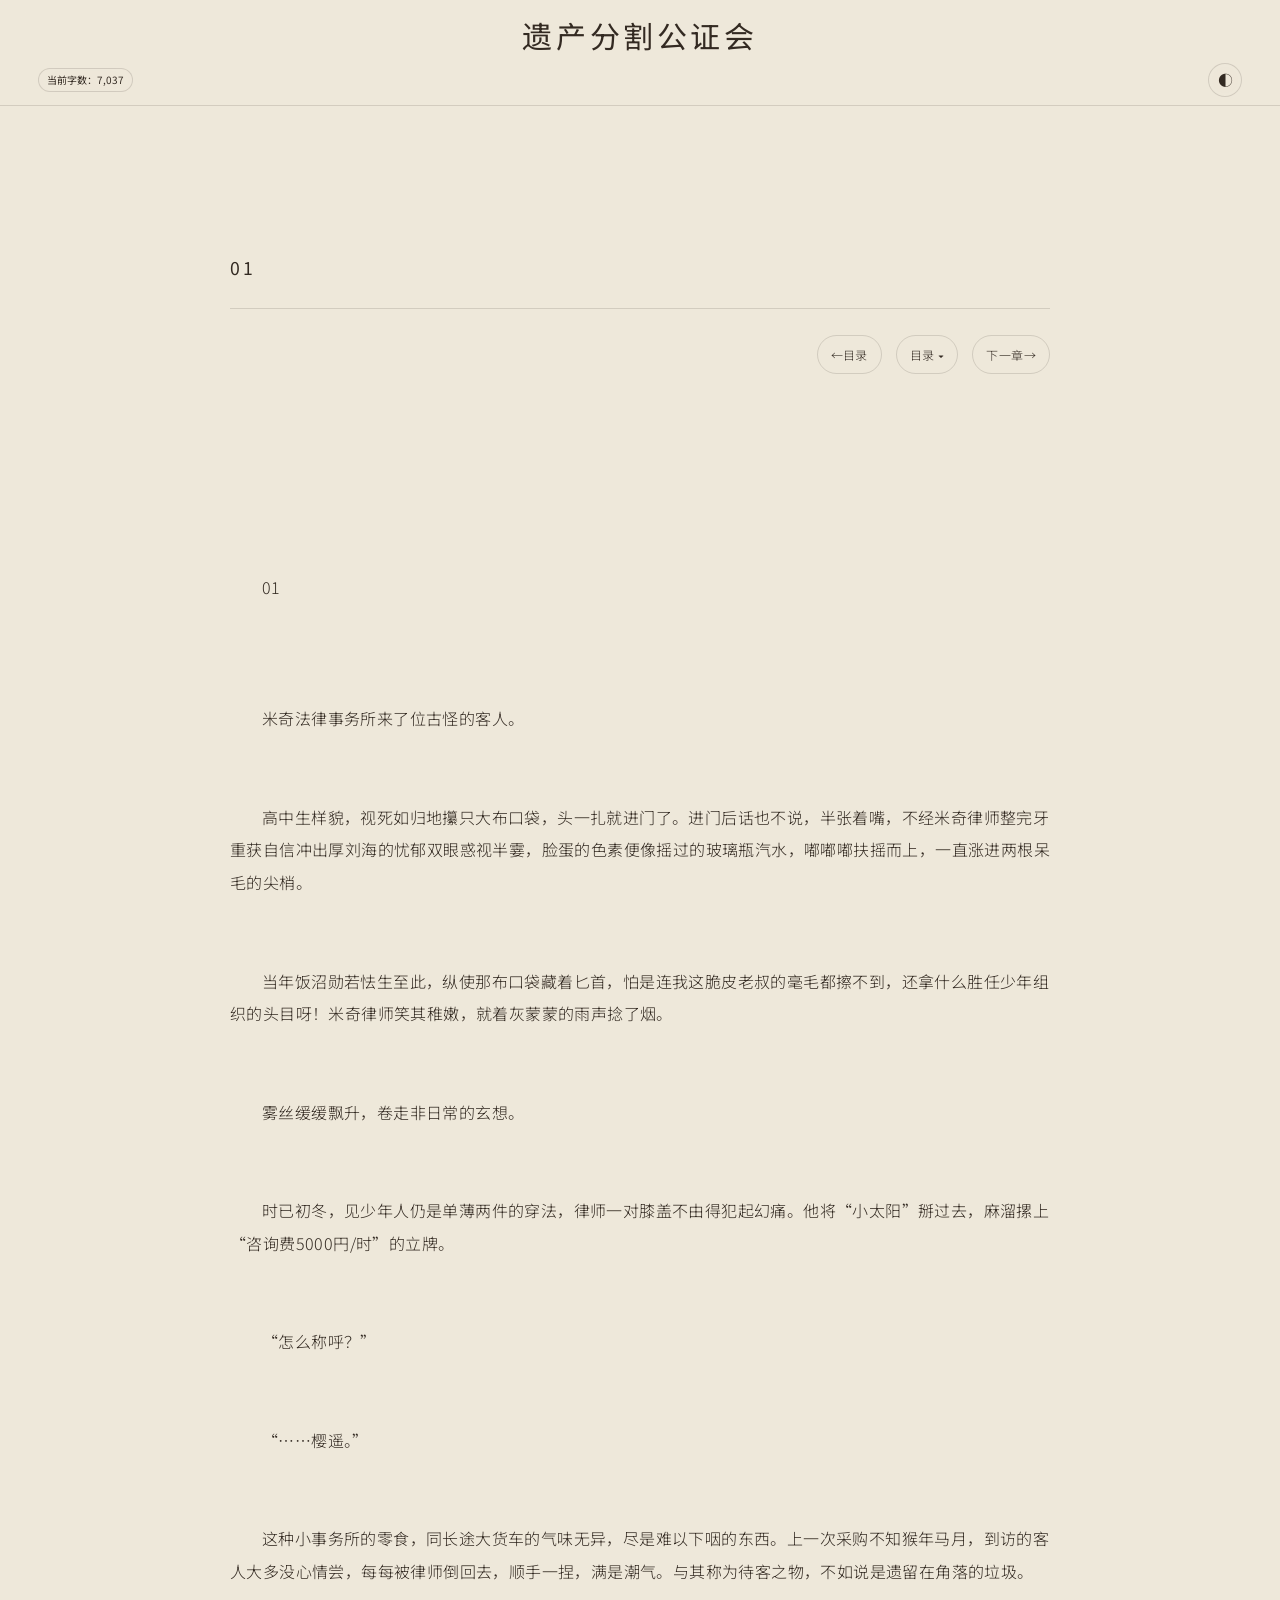
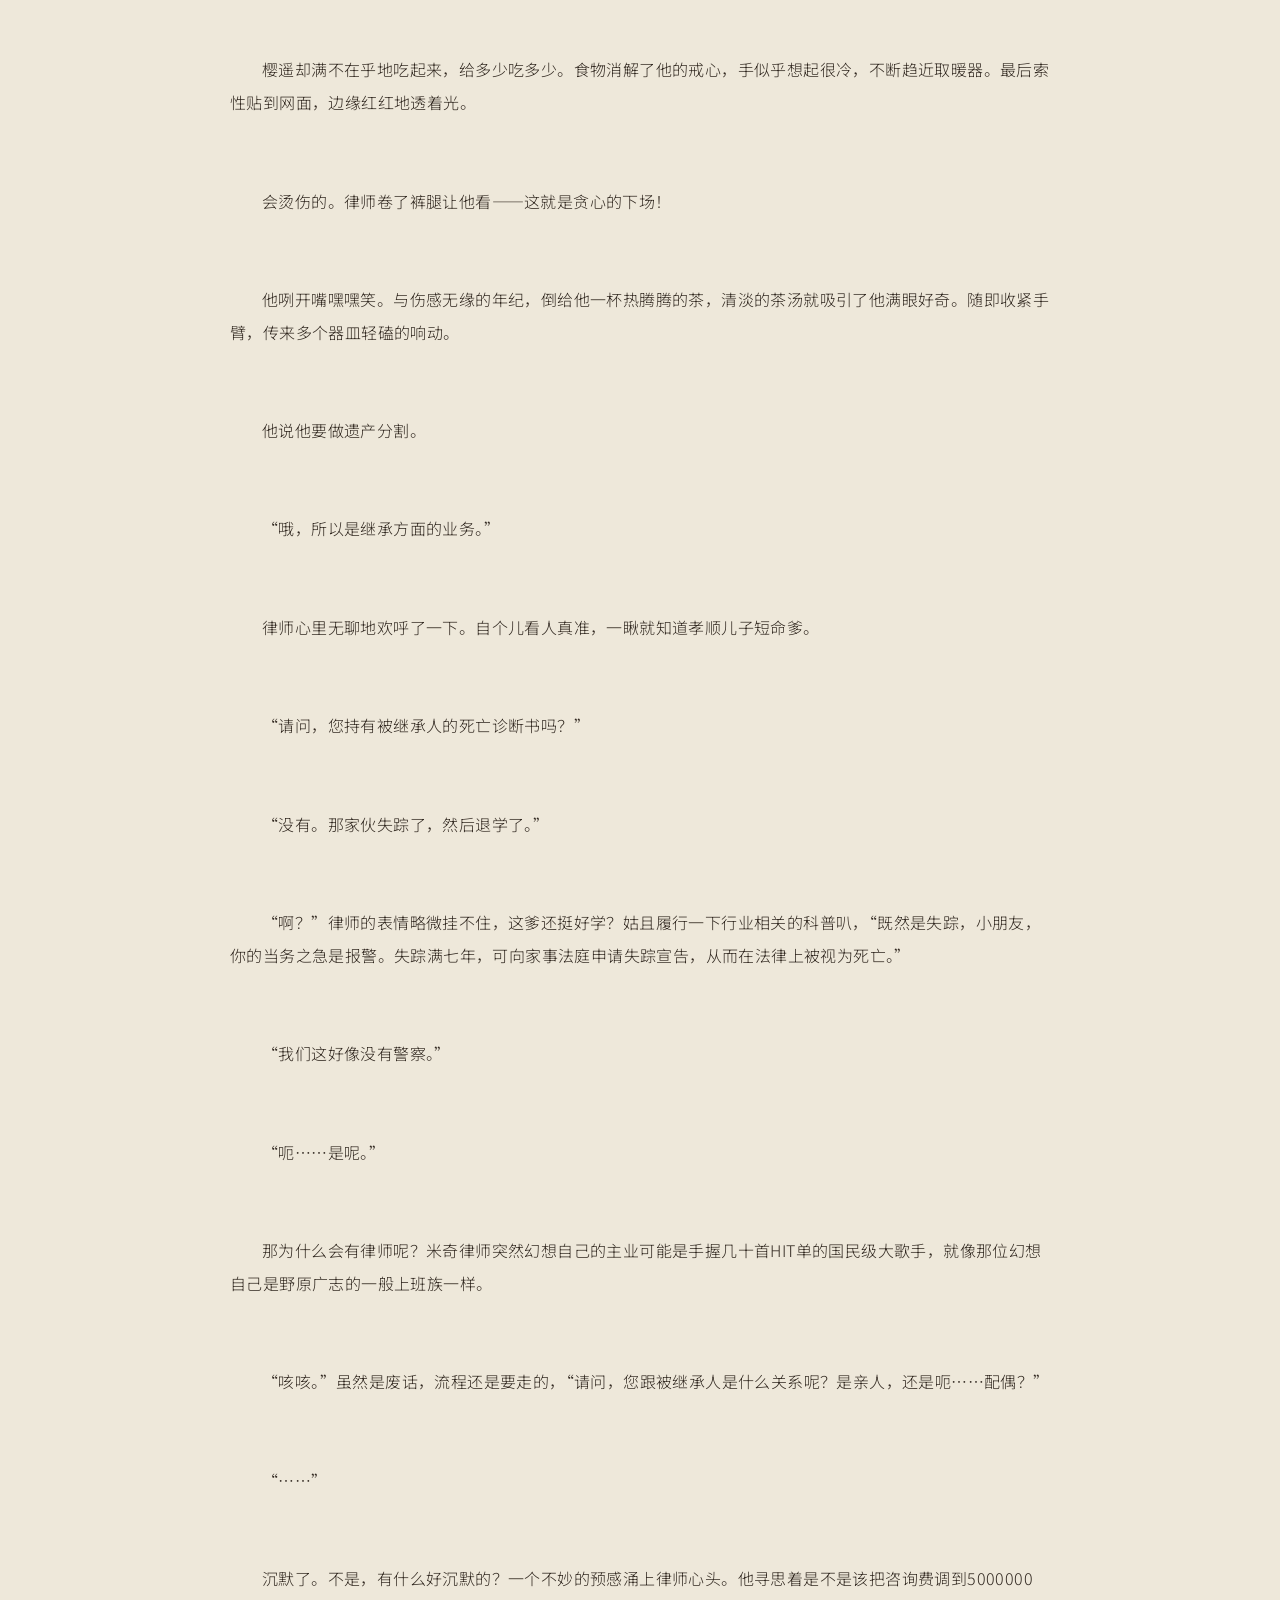
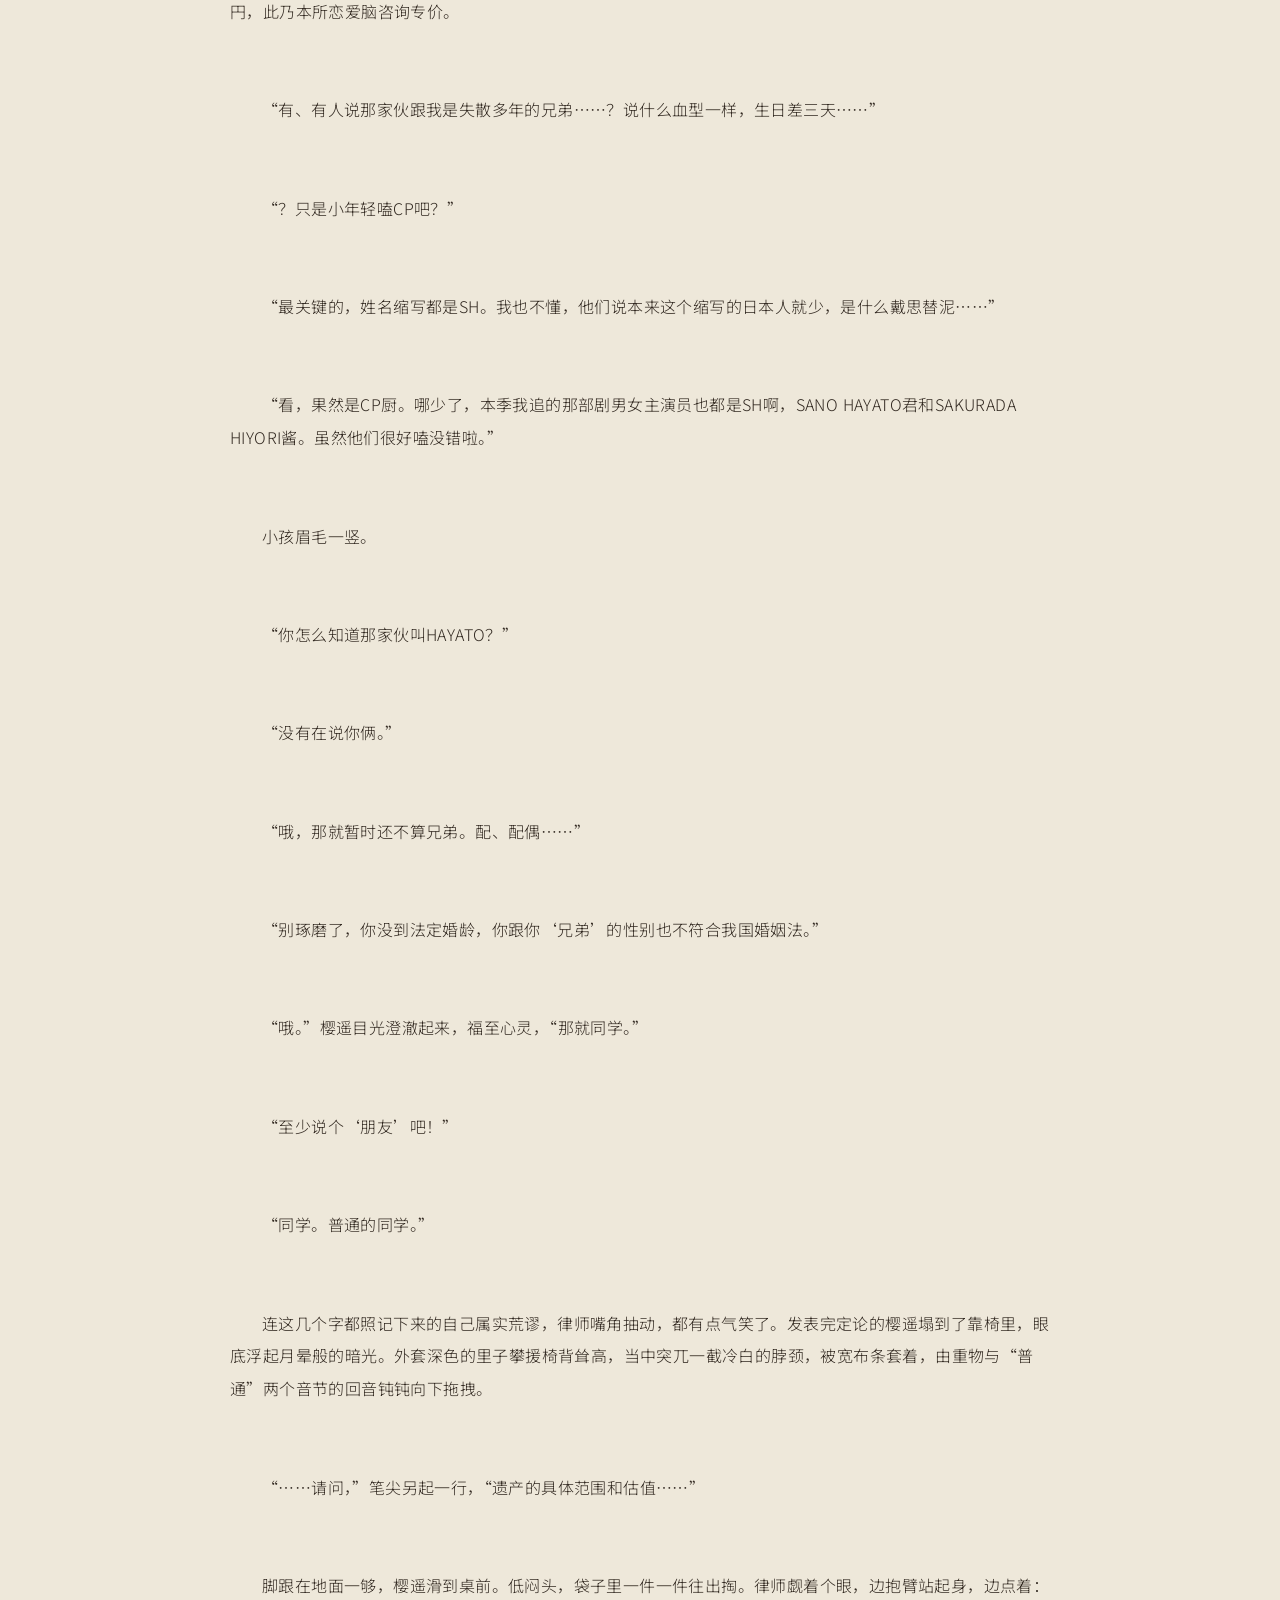
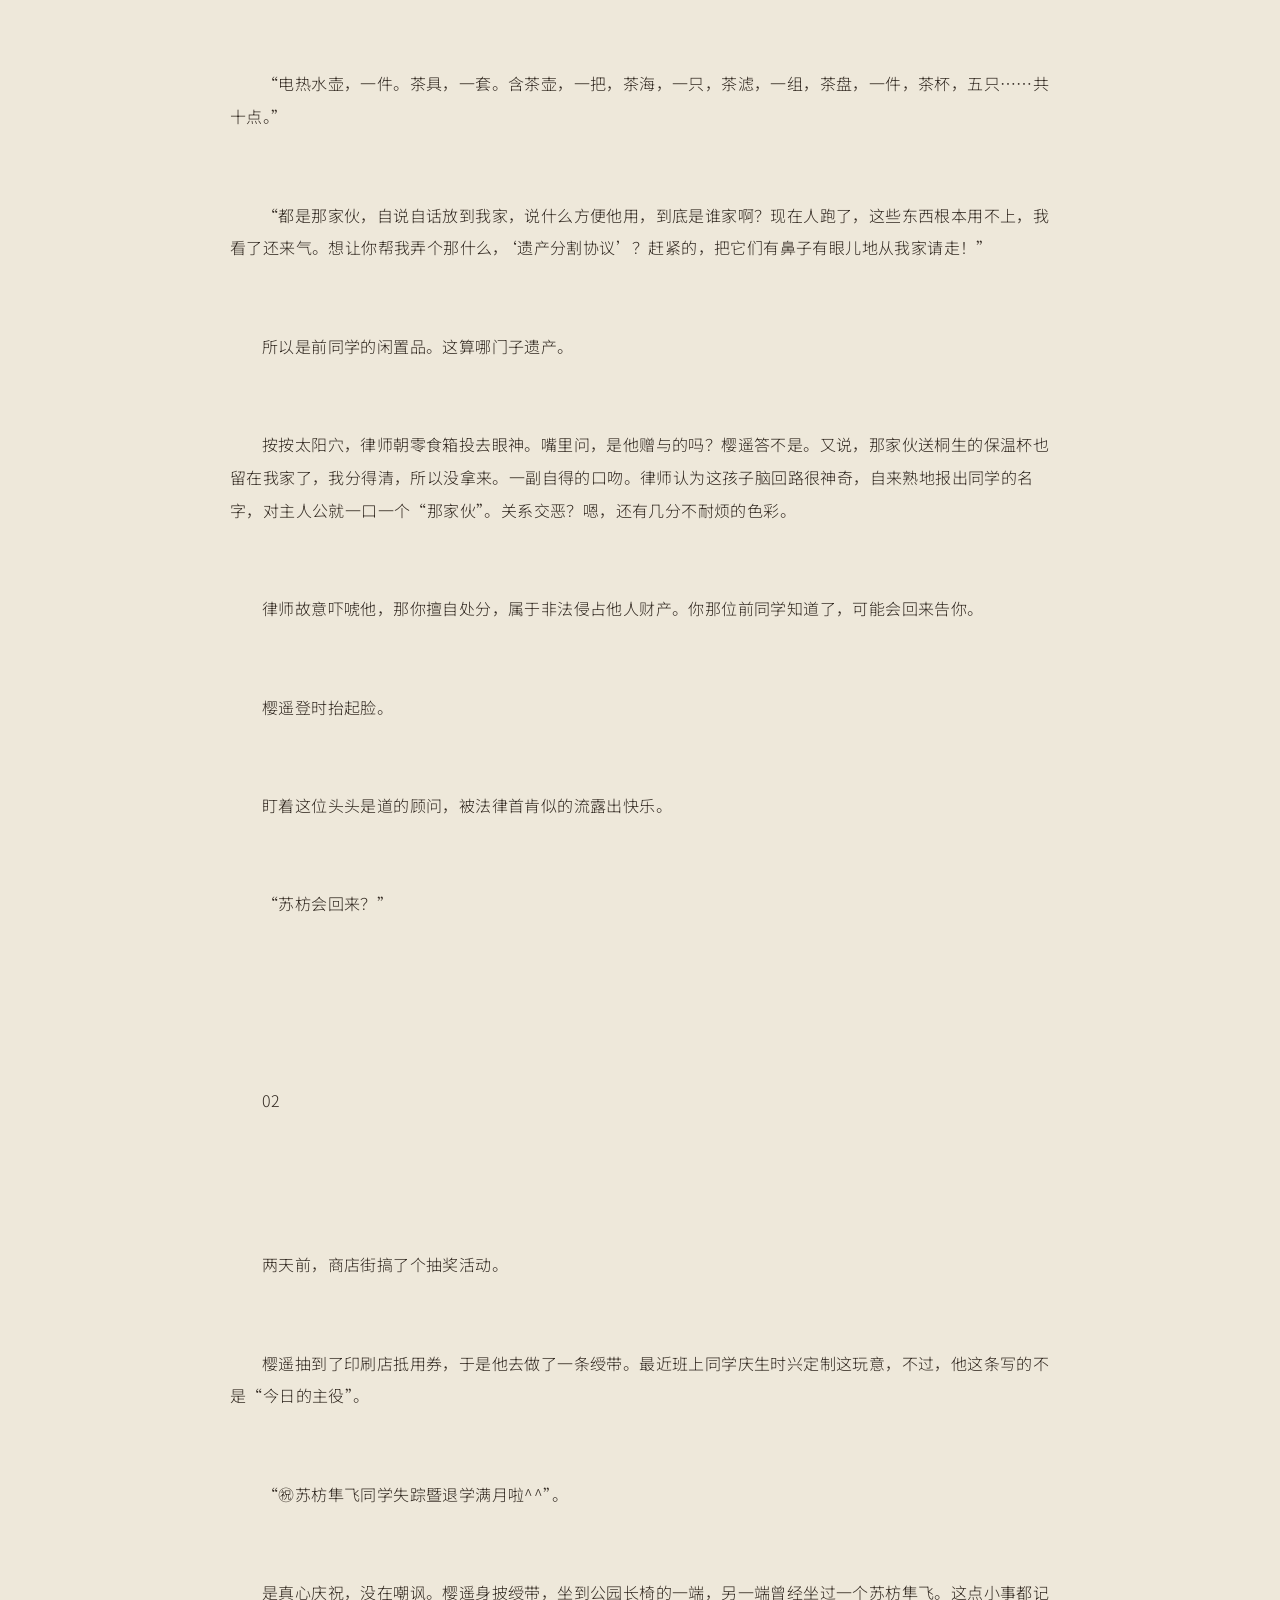
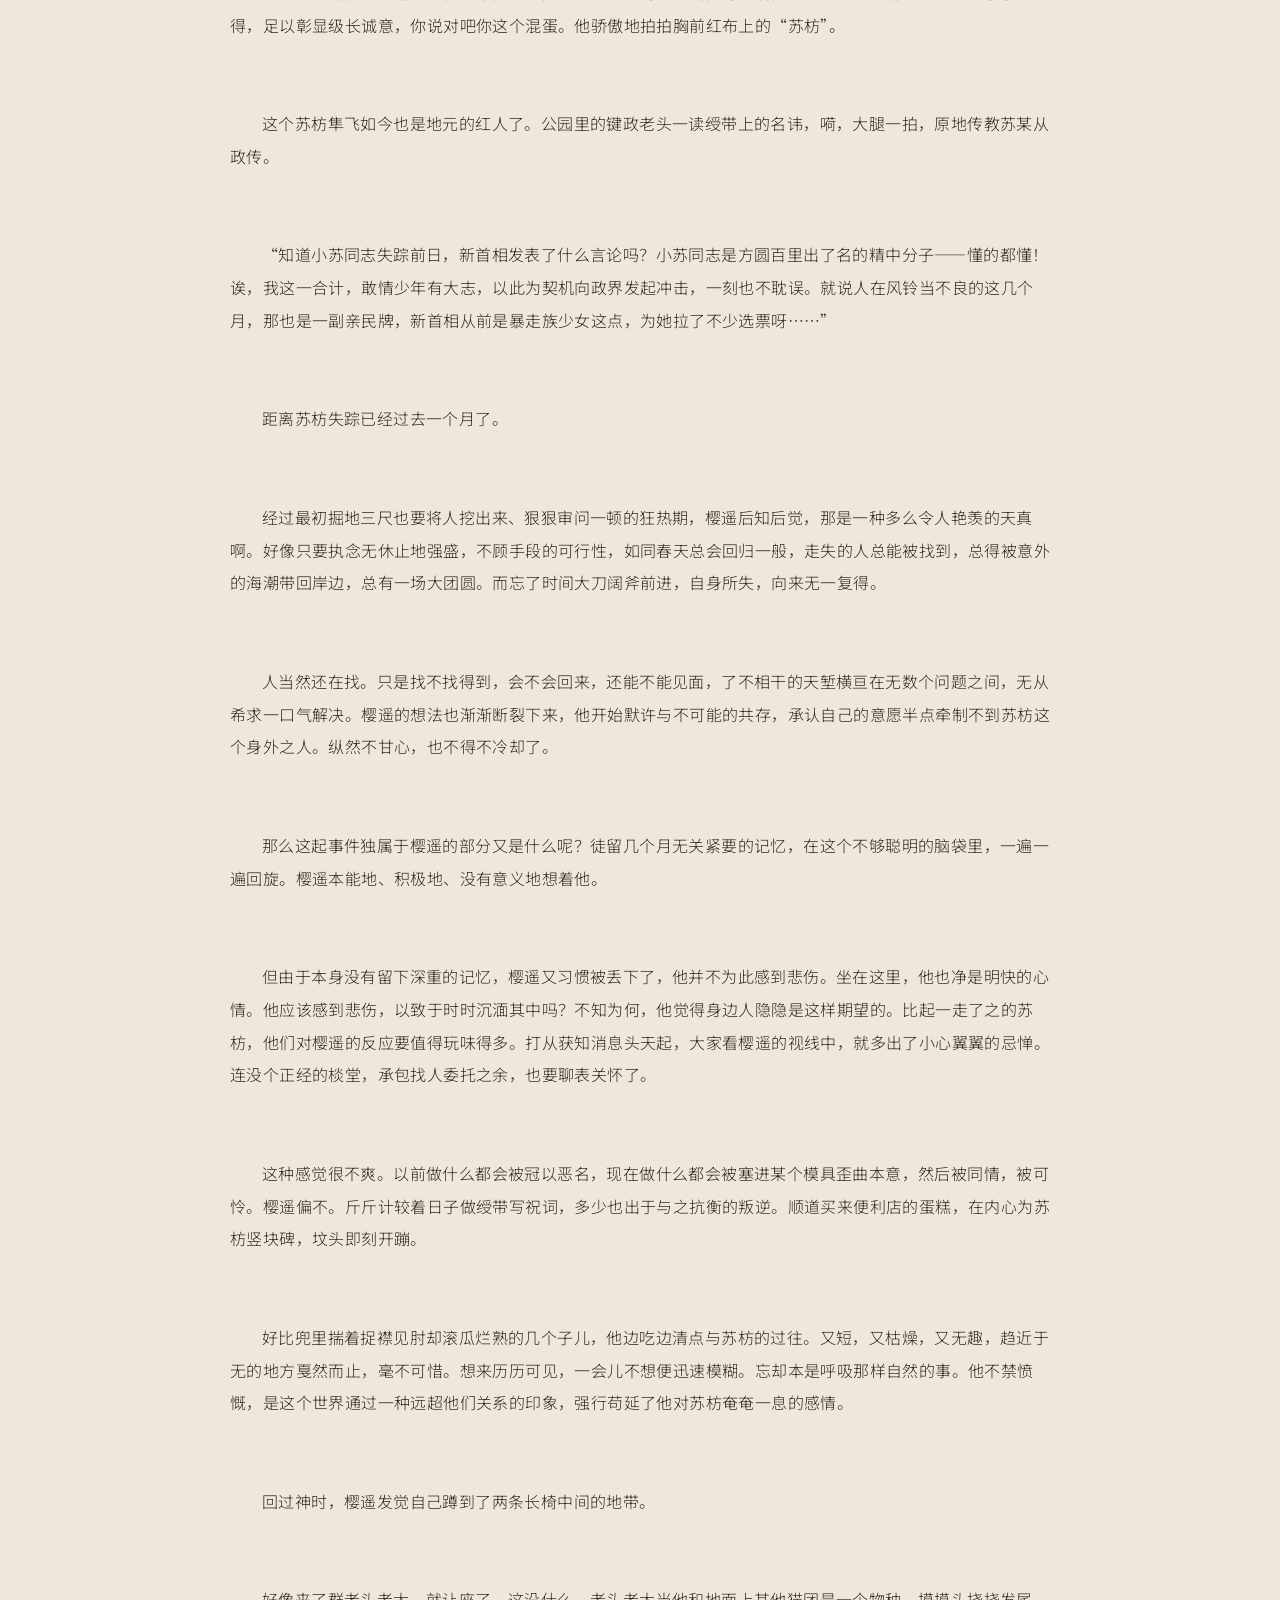
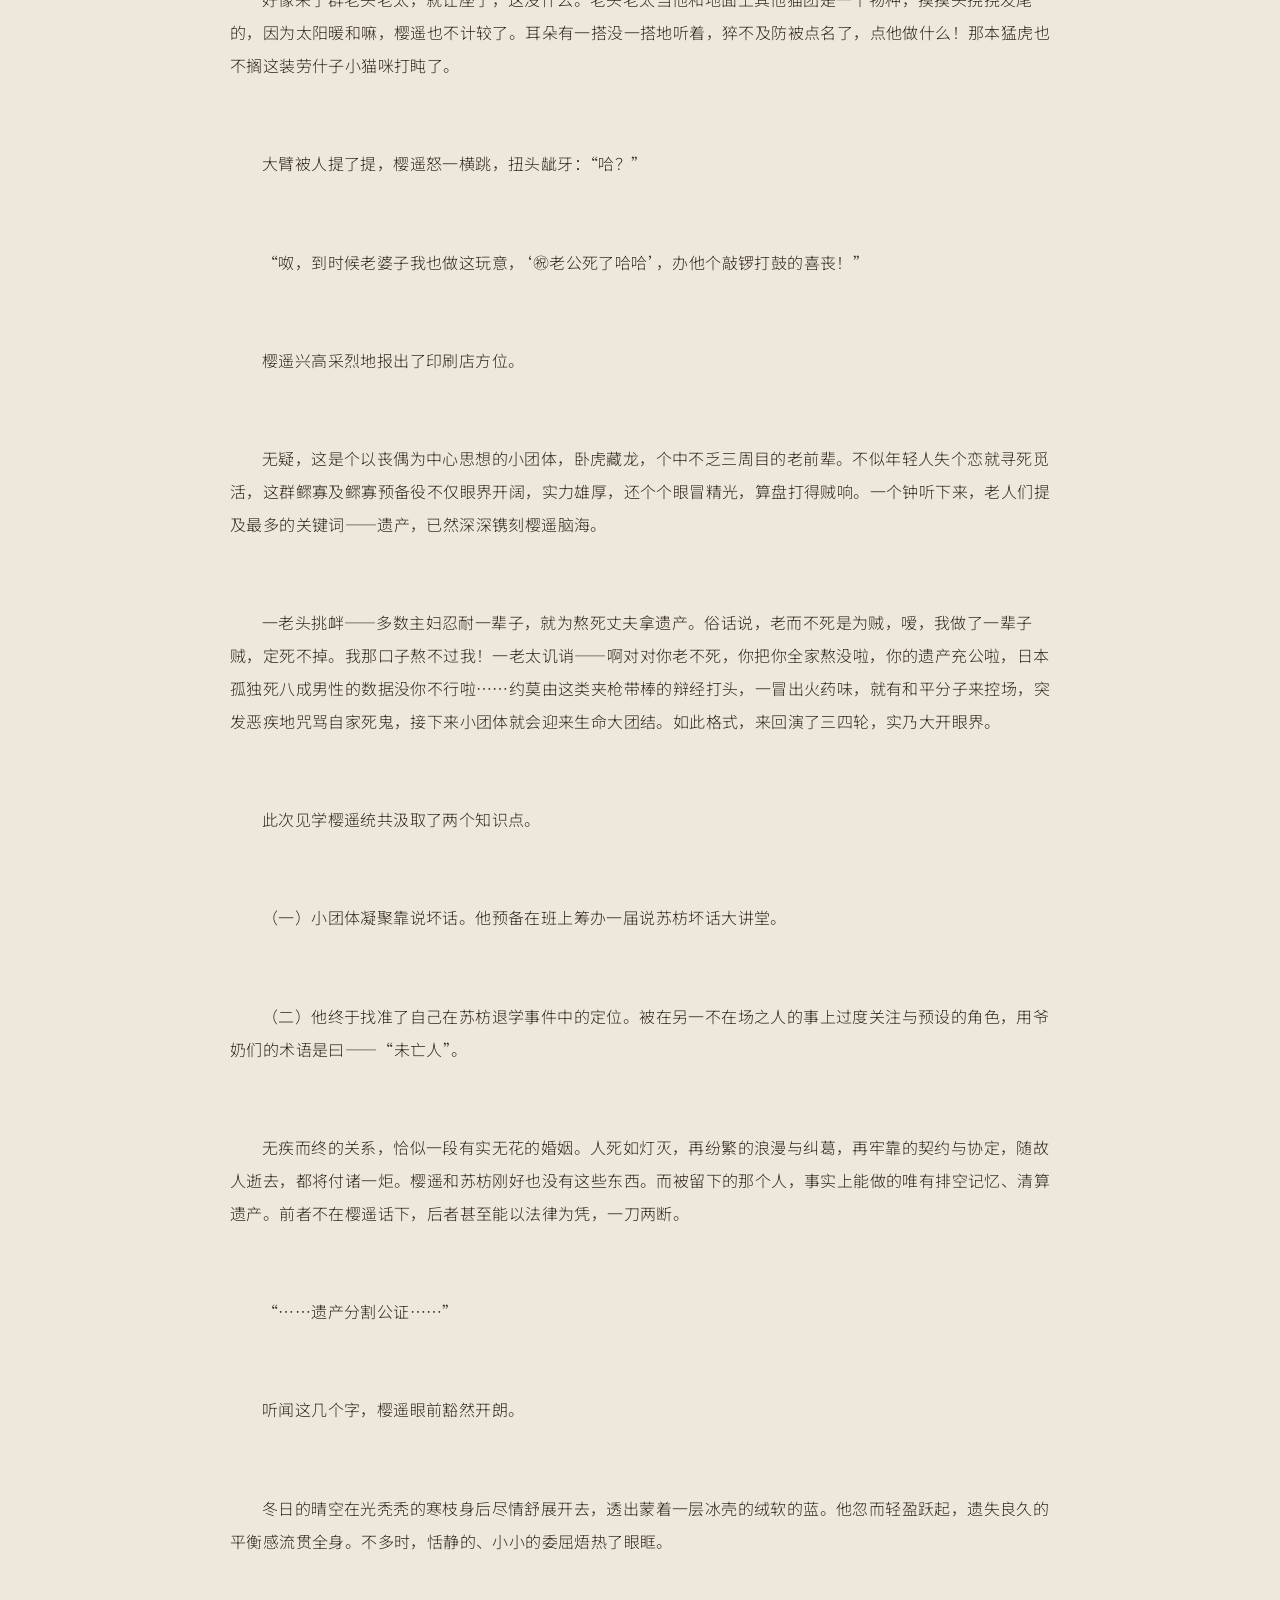
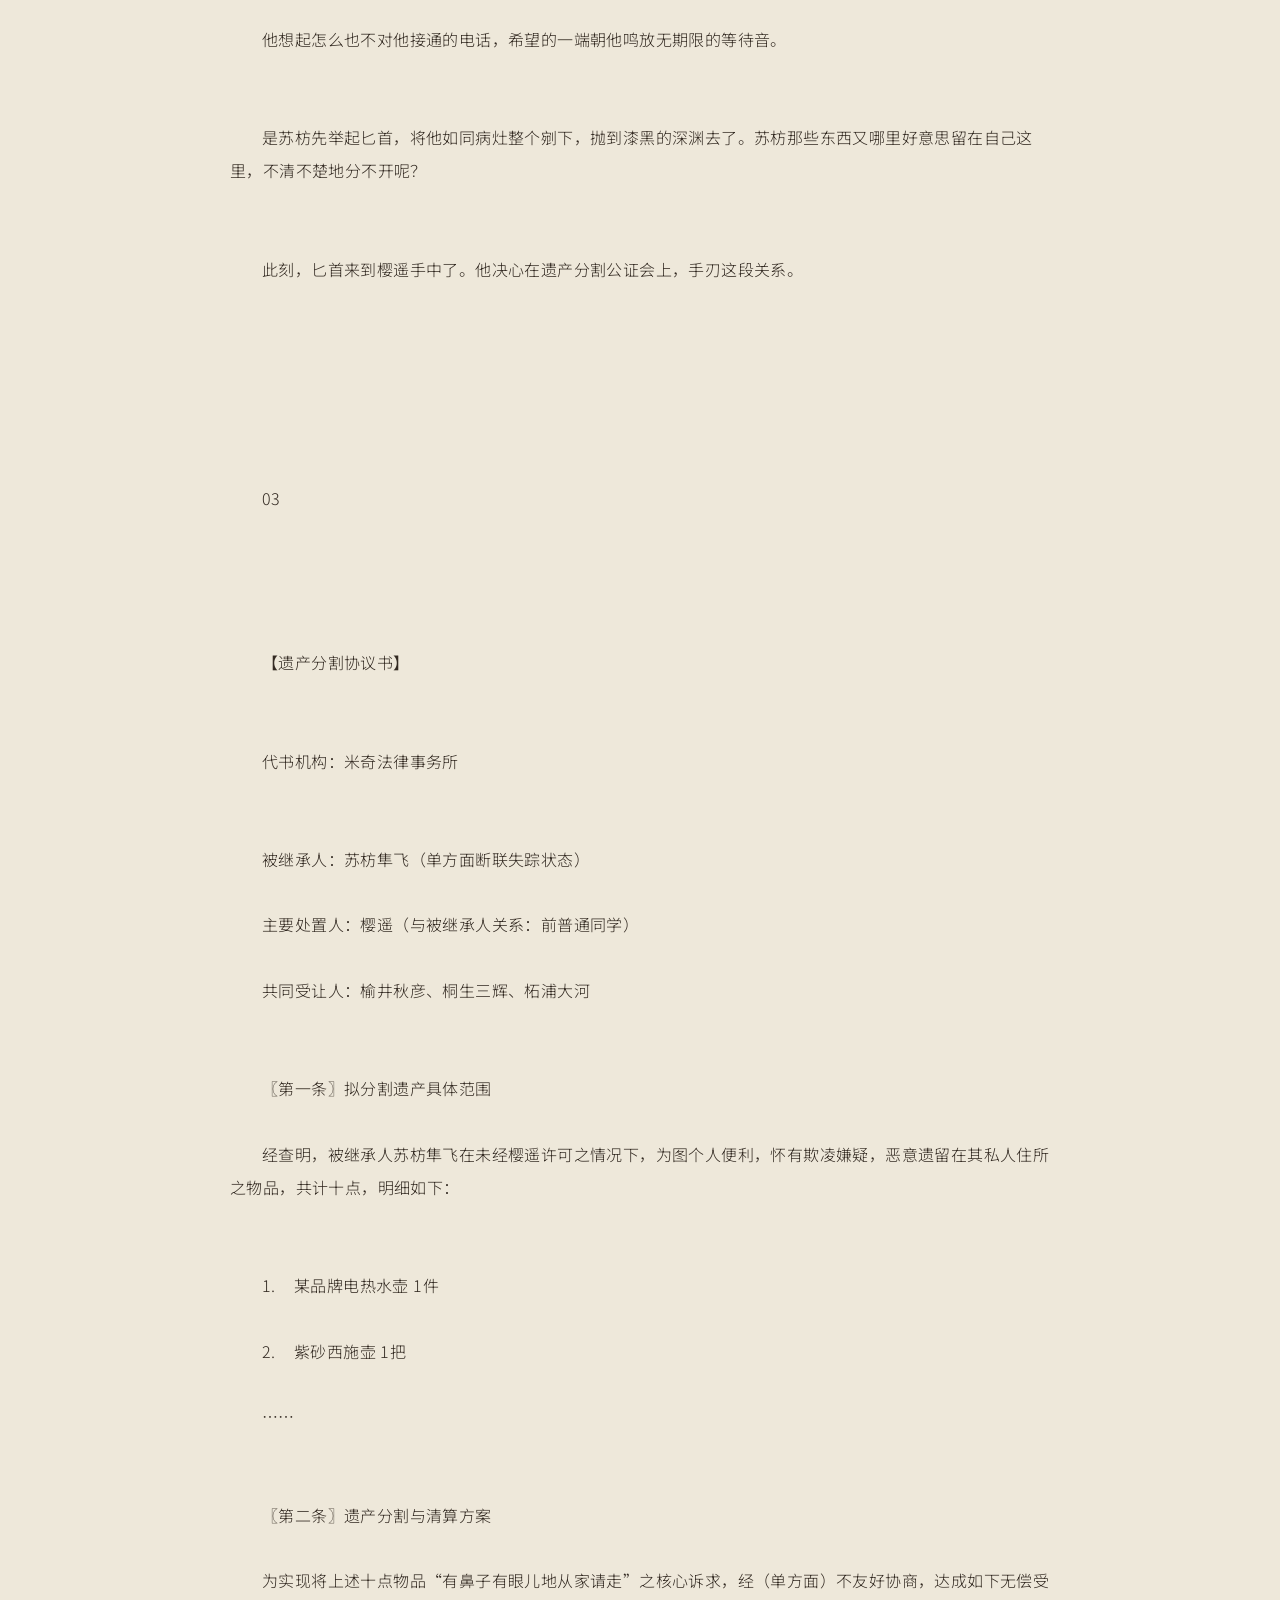
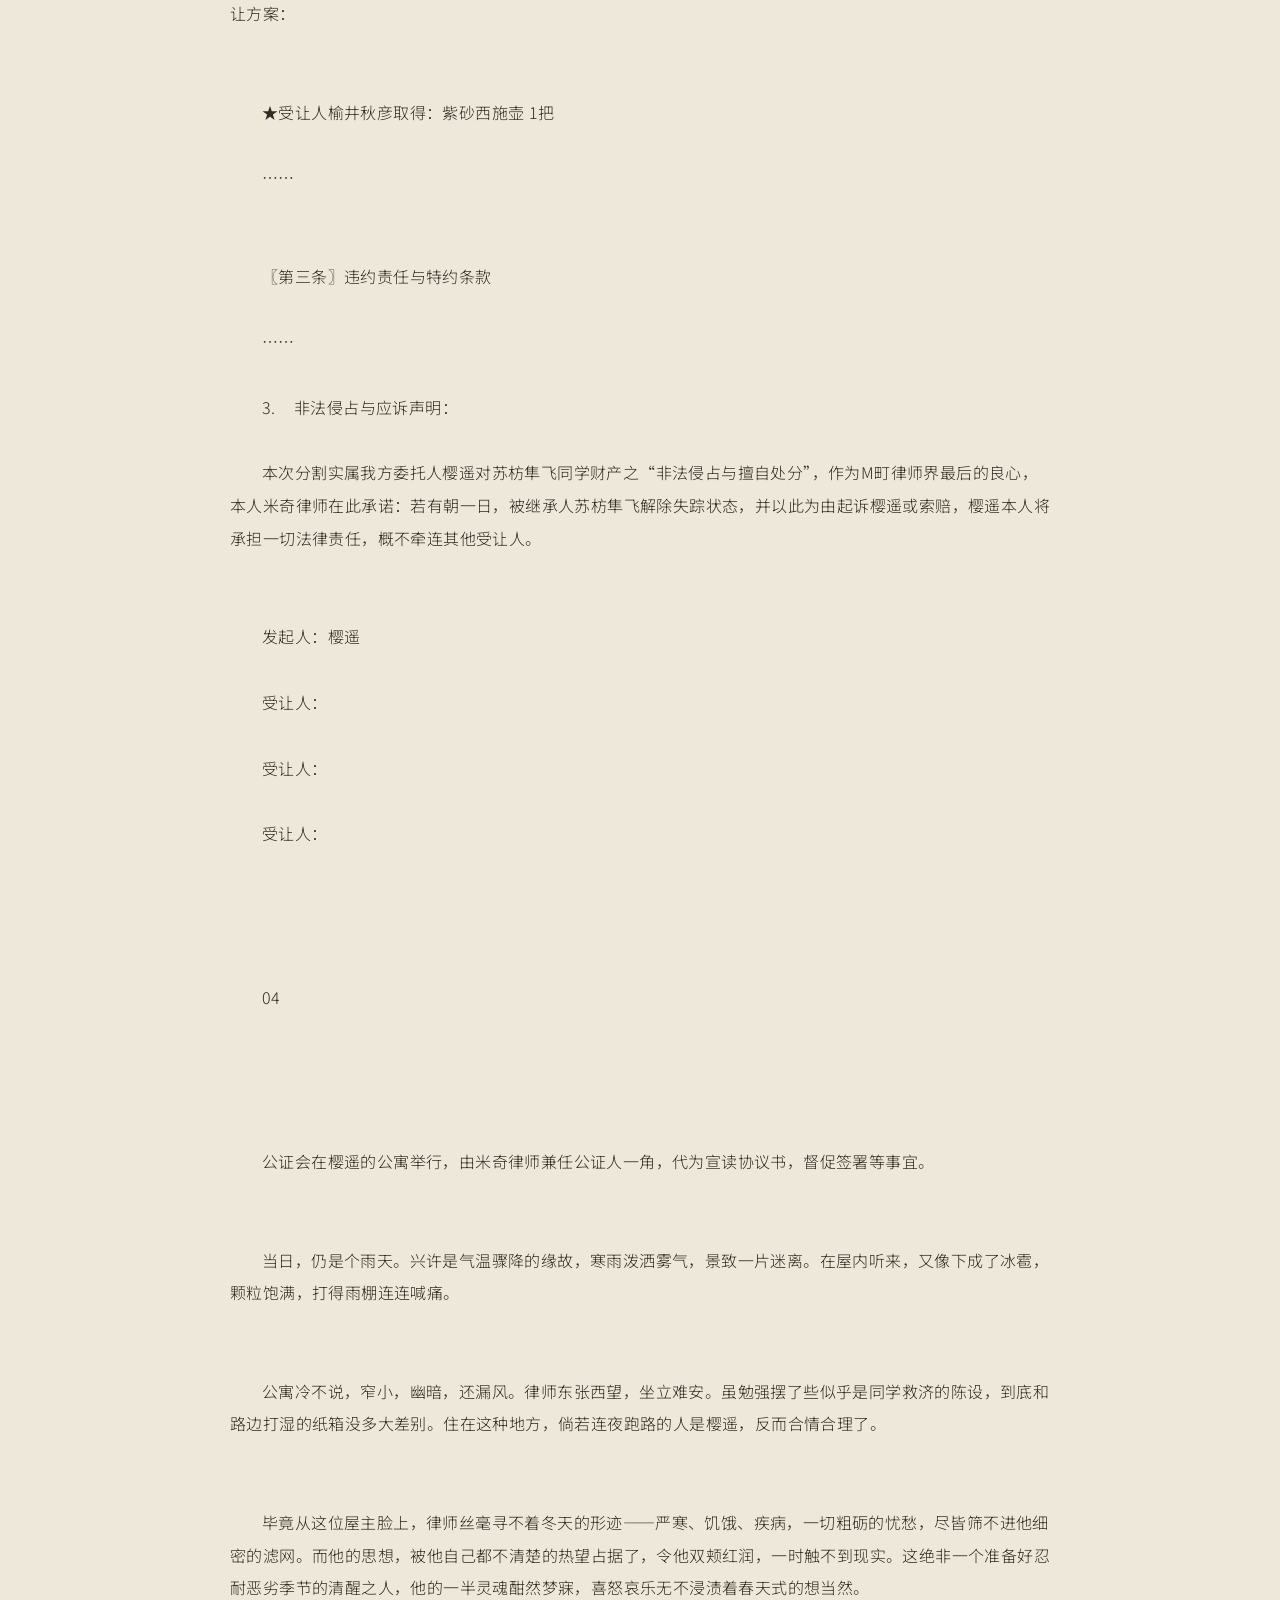
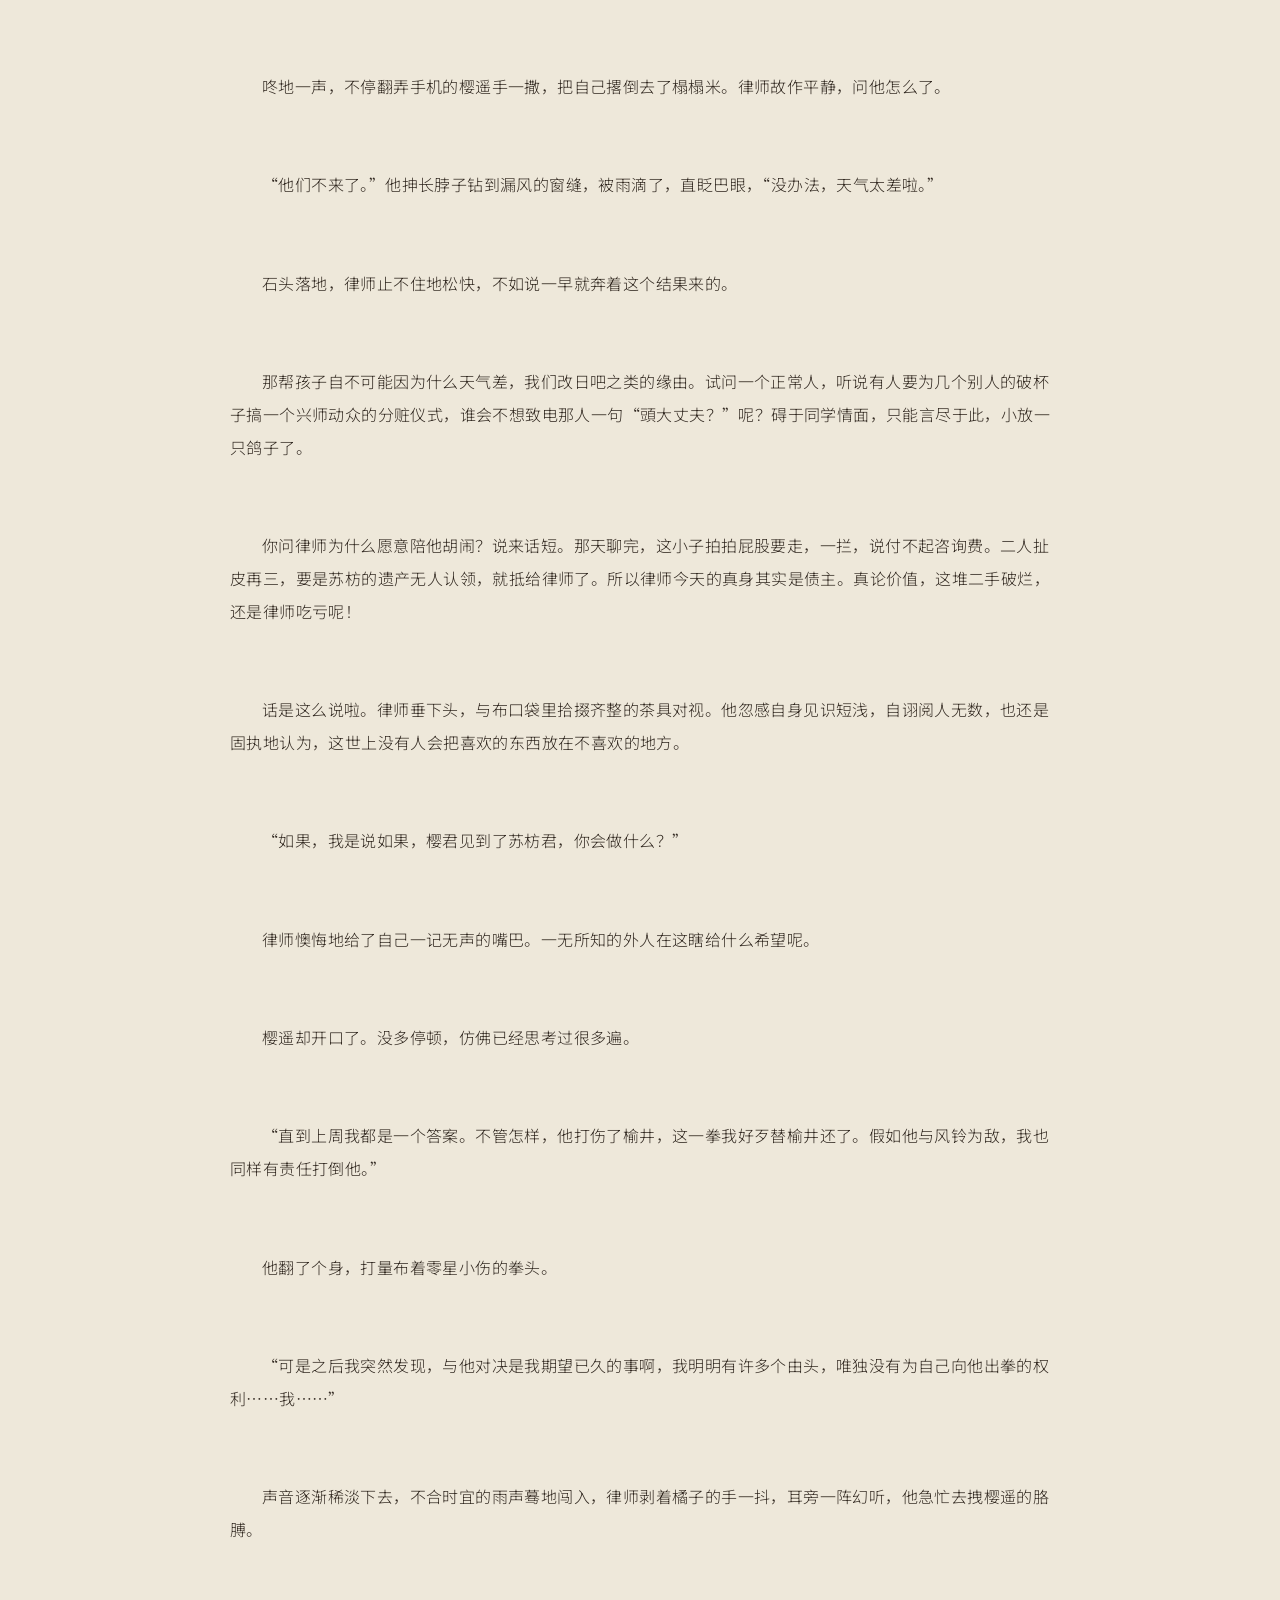
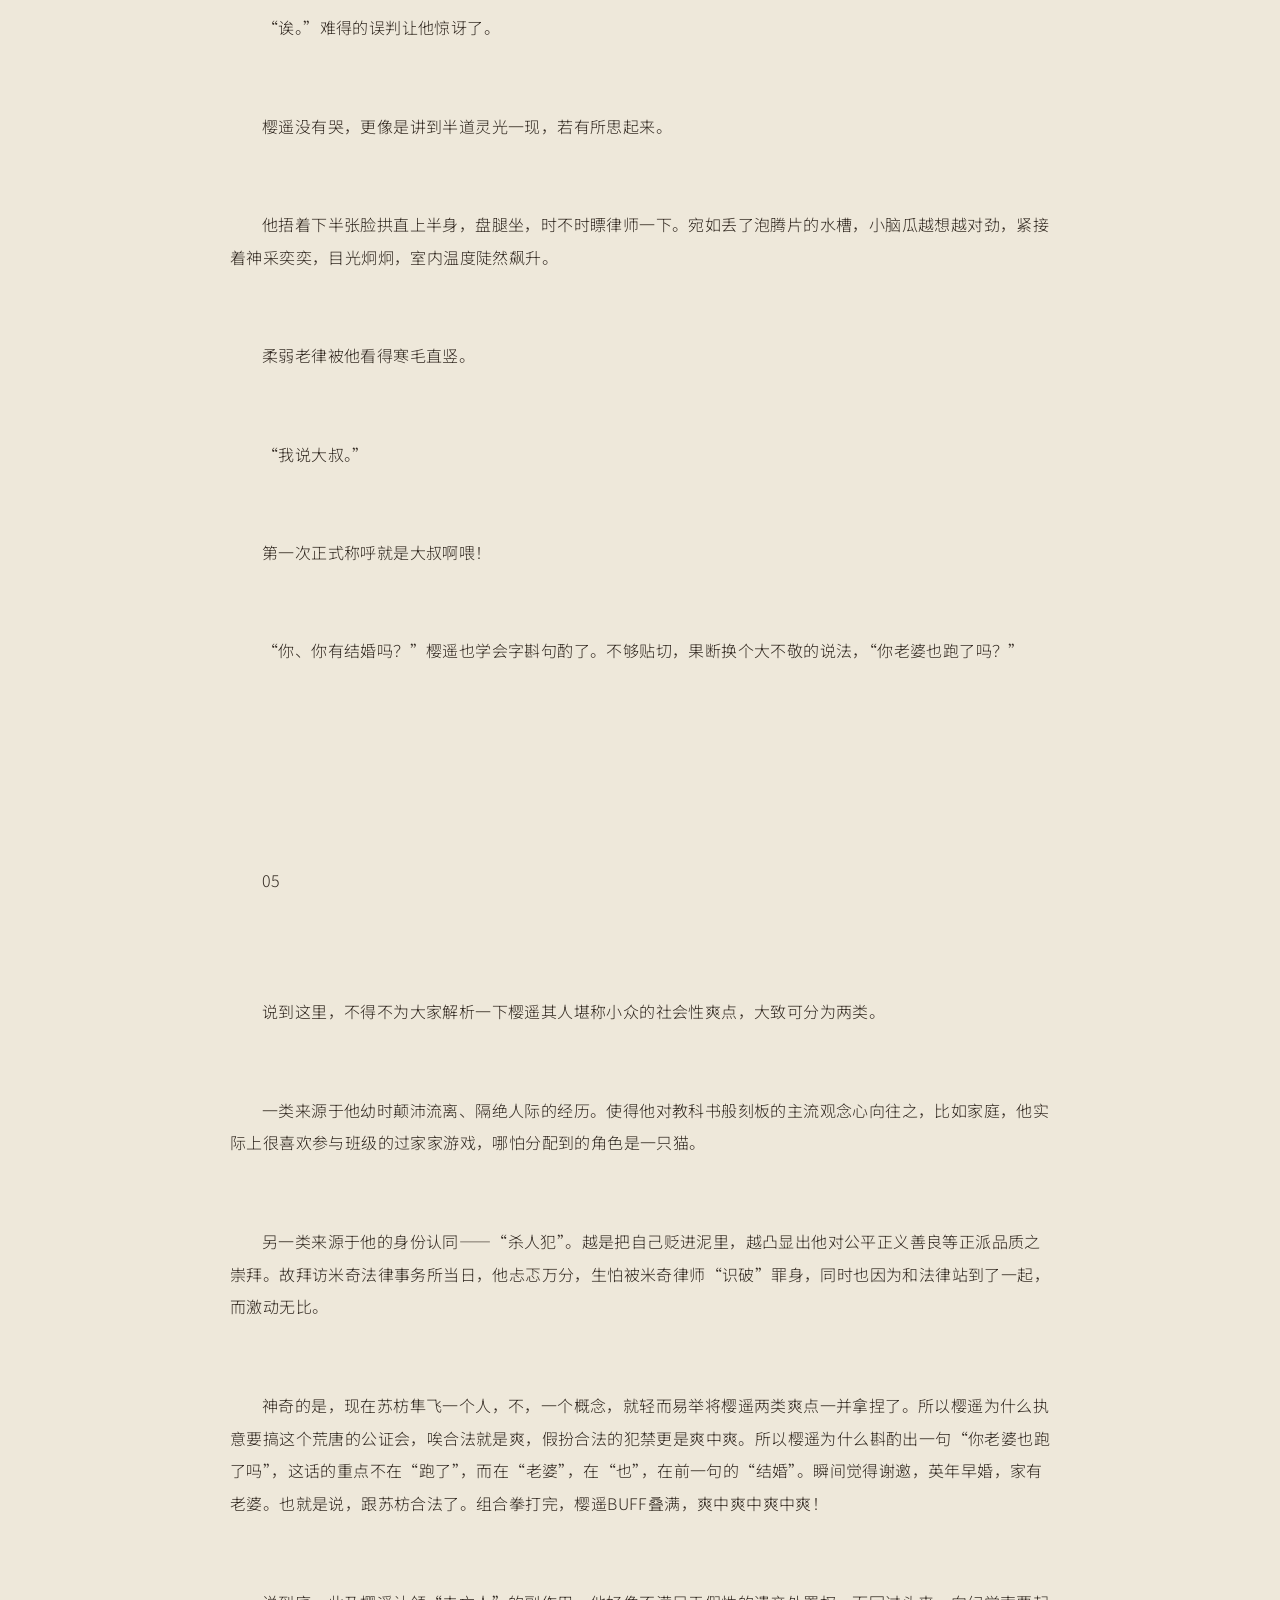
==== 01.html @ 40cd63bf "更新" ====
<!doctype html>
<html lang="zh-CN"><head><meta charset="utf-8"><meta name="viewport" content="width=device-width,initial-scale=1"><meta name="color-scheme" content="light dark"><title>01 · 遗产分割公证会</title>
<link rel="preconnect" href="https://fonts.googleapis.com">
  <link rel="preconnect" href="https://fonts.gstatic.com" crossorigin>
  <link href="https://fonts.googleapis.com/css2?family=Noto+Sans+SC:wght@300;400;500&family=Noto+Serif+SC:wght@400;600&display=swap" rel="stylesheet"><link rel="stylesheet" href="style.css?v=1"><script defer src="https://static.cloudflareinsights.com/beacon.min.js" data-cf-beacon='{"token":"cc3326733543405881d645b008275c07"}'></script><link rel="stylesheet" href="site.css?v=1"><link rel="stylesheet" href="reader-ui.css?v=1"></head><body><header class="site-header"><a class="site-home site-name" href="index.html" aria-label="返回作品目录">遗产分割公证会</a><div class="word-count">当前字数：7,037</div><div class="toolbar"><button class="round" id="settingsButton" aria-label="阅读设置" aria-controls="settingsPanel" aria-expanded="false">◐</button></div></header><aside class="panel" id="settingsPanel" aria-label="阅读设置" inert>
    <div class="panel-head"><span>阅读设置</span><button class="close" data-close>关闭</button></div>
    <div class="group"><span class="label">字体</span><div class="options font-options"><button class="choice active" data-font="serif">思源宋体</button><button class="choice" data-font="sans">思源黑体</button><button class="choice" data-font="light">苹方细体</button><button class="choice" data-font="system">手机系统</button></div></div>
    <div class="group"><span class="label">字号</span><div class="options sizes"><button class="choice" data-size="12">一咪咪</button><button class="choice" data-size="14">特小</button><button class="choice active" data-size="16">小</button><button class="choice" data-size="18">适中</button><button class="choice" data-size="20">大</button><button class="choice" data-size="23">特大</button></div></div>
    <div class="group"><span class="label">底色与文字</span><div class="palettes" id="palettes"></div></div>
  </aside><main><h1 class="chapter-heading">01</h1><nav class="chapter-nav" aria-label="页首章节导航"><a href="index.html">←目录</a><details class="toc-dropdown"><summary>目录</summary><nav class="toc-menu" aria-label="章节目录"><a href="index.html">全部目录</a><a href="01.html" aria-current="page">01</a><a href="02.html">02</a><a href="03.html">03</a><a href="04.html">04</a><a href="05.html">05</a><a href="06.html">06</a><a href="07.html">07</a></nav></details><a rel="next" href="02.html">下一章→</a></nav><article class="chapter-body" aria-label="第01章"><div class="prose-line" data-source-line="0">01</div><div class="blank-line" data-source-line="1" aria-hidden="true"></div><div class="blank-line" data-source-line="2" aria-hidden="true"></div><div class="prose-line" data-source-line="3">米奇法律事务所来了位古怪的客人。</div><div class="blank-line" data-source-line="4" aria-hidden="true"></div><div class="prose-line" data-source-line="5">高中生样貌，视死如归地攥只大布口袋，头一扎就进门了。进门后话也不说，半张着嘴，不经米奇律师整完牙重获自信冲出厚刘海的忧郁双眼惑视半霎，脸蛋的色素便像摇过的玻璃瓶汽水，嘟嘟嘟扶摇而上，一直涨进两根呆毛的尖梢。</div><div class="blank-line" data-source-line="6" aria-hidden="true"></div><div class="prose-line" data-source-line="7">当年饭沼勋若怯生至此，纵使那布口袋藏着匕首，怕是连我这脆皮老叔的毫毛都擦不到，还拿什么胜任少年组织的头目呀！米奇律师笑其稚嫩，就着灰蒙蒙的雨声捻了烟。</div><div class="blank-line" data-source-line="8" aria-hidden="true"></div><div class="prose-line" data-source-line="9">雾丝缓缓飘升，卷走非日常的玄想。</div><div class="blank-line" data-source-line="10" aria-hidden="true"></div><div class="prose-line" data-source-line="11">时已初冬，见少年人仍是单薄两件的穿法，律师一对膝盖不由得犯起幻痛。他将“小太阳”掰过去，麻溜摞上“咨询费5000円/时”的立牌。</div><div class="blank-line" data-source-line="12" aria-hidden="true"></div><div class="prose-line" data-source-line="13">“怎么称呼？”</div><div class="blank-line" data-source-line="14" aria-hidden="true"></div><div class="prose-line" data-source-line="15">“……樱遥。”</div><div class="blank-line" data-source-line="16" aria-hidden="true"></div><div class="prose-line" data-source-line="17">这种小事务所的零食，同长途大货车的气味无异，尽是难以下咽的东西。上一次采购不知猴年马月，到访的客人大多没心情尝，每每被律师倒回去，顺手一捏，满是潮气。与其称为待客之物，不如说是遗留在角落的垃圾。</div><div class="blank-line" data-source-line="18" aria-hidden="true"></div><div class="prose-line" data-source-line="19">樱遥却满不在乎地吃起来，给多少吃多少。食物消解了他的戒心，手似乎想起很冷，不断趋近取暖器。最后索性贴到网面，边缘红红地透着光。</div><div class="blank-line" data-source-line="20" aria-hidden="true"></div><div class="prose-line" data-source-line="21">会烫伤的。律师卷了裤腿让他看——这就是贪心的下场！</div><div class="blank-line" data-source-line="22" aria-hidden="true"></div><div class="prose-line" data-source-line="23">他咧开嘴嘿嘿笑。与伤感无缘的年纪，倒给他一杯热腾腾的茶，清淡的茶汤就吸引了他满眼好奇。随即收紧手臂，传来多个器皿轻磕的响动。</div><div class="blank-line" data-source-line="24" aria-hidden="true"></div><div class="prose-line" data-source-line="25">他说他要做遗产分割。</div><div class="blank-line" data-source-line="26" aria-hidden="true"></div><div class="prose-line" data-source-line="27">“哦，所以是继承方面的业务。”</div><div class="blank-line" data-source-line="28" aria-hidden="true"></div><div class="prose-line" data-source-line="29">律师心里无聊地欢呼了一下。自个儿看人真准，一瞅就知道孝顺儿子短命爹。</div><div class="blank-line" data-source-line="30" aria-hidden="true"></div><div class="prose-line" data-source-line="31">“请问，您持有被继承人的死亡诊断书吗？”</div><div class="blank-line" data-source-line="32" aria-hidden="true"></div><div class="prose-line" data-source-line="33">“没有。那家伙失踪了，然后退学了。”</div><div class="blank-line" data-source-line="34" aria-hidden="true"></div><div class="prose-line" data-source-line="35">“啊？”律师的表情略微挂不住，这爹还挺好学？姑且履行一下行业相关的科普叭，“既然是失踪，小朋友，你的当务之急是报警。失踪满七年，可向家事法庭申请失踪宣告，从而在法律上被视为死亡。”</div><div class="blank-line" data-source-line="36" aria-hidden="true"></div><div class="prose-line" data-source-line="37">“我们这好像没有警察。”</div><div class="blank-line" data-source-line="38" aria-hidden="true"></div><div class="prose-line" data-source-line="39">“呃……是呢。”</div><div class="blank-line" data-source-line="40" aria-hidden="true"></div><div class="prose-line" data-source-line="41">那为什么会有律师呢？米奇律师突然幻想自己的主业可能是手握几十首HIT单的国民级大歌手，就像那位幻想自己是野原广志的一般上班族一样。</div><div class="blank-line" data-source-line="42" aria-hidden="true"></div><div class="prose-line" data-source-line="43">“咳咳。”虽然是废话，流程还是要走的，“请问，您跟被继承人是什么关系呢？是亲人，还是呃……配偶？”</div><div class="blank-line" data-source-line="44" aria-hidden="true"></div><div class="prose-line" data-source-line="45">“……”</div><div class="blank-line" data-source-line="46" aria-hidden="true"></div><div class="prose-line" data-source-line="47">沉默了。不是，有什么好沉默的？一个不妙的预感涌上律师心头。他寻思着是不是该把咨询费调到5000000円，此乃本所恋爱脑咨询专价。</div><div class="blank-line" data-source-line="48" aria-hidden="true"></div><div class="prose-line" data-source-line="49">“有、有人说那家伙跟我是失散多年的兄弟……？说什么血型一样，生日差三天……”</div><div class="blank-line" data-source-line="50" aria-hidden="true"></div><div class="prose-line" data-source-line="51">“？只是小年轻嗑CP吧？”</div><div class="blank-line" data-source-line="52" aria-hidden="true"></div><div class="prose-line" data-source-line="53">“最关键的，姓名缩写都是SH。我也不懂，他们说本来这个缩写的日本人就少，是什么戴思替泥……”</div><div class="blank-line" data-source-line="54" aria-hidden="true"></div><div class="prose-line" data-source-line="55">“看，果然是CP厨。哪少了，本季我追的那部剧男女主演员也都是SH啊，SANO HAYATO君和SAKURADA HIYORI酱。虽然他们很好嗑没错啦。”</div><div class="blank-line" data-source-line="56" aria-hidden="true"></div><div class="prose-line" data-source-line="57">小孩眉毛一竖。</div><div class="blank-line" data-source-line="58" aria-hidden="true"></div><div class="prose-line" data-source-line="59">“你怎么知道那家伙叫HAYATO？”</div><div class="blank-line" data-source-line="60" aria-hidden="true"></div><div class="prose-line" data-source-line="61">“没有在说你俩。”</div><div class="blank-line" data-source-line="62" aria-hidden="true"></div><div class="prose-line" data-source-line="63">“哦，那就暂时还不算兄弟。配、配偶……”</div><div class="blank-line" data-source-line="64" aria-hidden="true"></div><div class="prose-line" data-source-line="65">“别琢磨了，你没到法定婚龄，你跟你‘兄弟’的性别也不符合我国婚姻法。”</div><div class="blank-line" data-source-line="66" aria-hidden="true"></div><div class="prose-line" data-source-line="67">“哦。”樱遥目光澄澈起来，福至心灵，“那就同学。”</div><div class="blank-line" data-source-line="68" aria-hidden="true"></div><div class="prose-line" data-source-line="69">“至少说个‘朋友’吧！”</div><div class="blank-line" data-source-line="70" aria-hidden="true"></div><div class="prose-line" data-source-line="71">“同学。普通的同学。”</div><div class="blank-line" data-source-line="72" aria-hidden="true"></div><div class="prose-line" data-source-line="73">连这几个字都照记下来的自己属实荒谬，律师嘴角抽动，都有点气笑了。发表完定论的樱遥塌到了靠椅里，眼底浮起月晕般的暗光。外套深色的里子攀援椅背耸高，当中突兀一截冷白的脖颈，被宽布条套着，由重物与“普通”两个音节的回音钝钝向下拖拽。</div><div class="blank-line" data-source-line="74" aria-hidden="true"></div><div class="prose-line" data-source-line="75">“……请问，”笔尖另起一行，“遗产的具体范围和估值……”</div><div class="blank-line" data-source-line="76" aria-hidden="true"></div><div class="prose-line" data-source-line="77">脚跟在地面一够，樱遥滑到桌前。低闷头，袋子里一件一件往出掏。律师觑着个眼，边抱臂站起身，边点着：</div><div class="blank-line" data-source-line="78" aria-hidden="true"></div><div class="prose-line" data-source-line="79">“电热水壶，一件。茶具，一套。含茶壶，一把，茶海，一只，茶滤，一组，茶盘，一件，茶杯，五只……共十点。”</div><div class="blank-line" data-source-line="80" aria-hidden="true"></div><div class="prose-line" data-source-line="81">“都是那家伙，自说自话放到我家，说什么方便他用，到底是谁家啊？现在人跑了，这些东西根本用不上，我看了还来气。想让你帮我弄个那什么，‘遗产分割协议’？赶紧的，把它们有鼻子有眼儿地从我家请走！”</div><div class="blank-line" data-source-line="82" aria-hidden="true"></div><div class="prose-line" data-source-line="83">所以是前同学的闲置品。这算哪门子遗产。</div><div class="blank-line" data-source-line="84" aria-hidden="true"></div><div class="prose-line" data-source-line="85">按按太阳穴，律师朝零食箱投去眼神。嘴里问，是他赠与的吗？樱遥答不是。又说，那家伙送桐生的保温杯也留在我家了，我分得清，所以没拿来。一副自得的口吻。律师认为这孩子脑回路很神奇，自来熟地报出同学的名字，对主人公就一口一个“那家伙”。关系交恶？嗯，还有几分不耐烦的色彩。</div><div class="blank-line" data-source-line="86" aria-hidden="true"></div><div class="prose-line" data-source-line="87">律师故意吓唬他，那你擅自处分，属于非法侵占他人财产。你那位前同学知道了，可能会回来告你。</div><div class="blank-line" data-source-line="88" aria-hidden="true"></div><div class="prose-line" data-source-line="89">樱遥登时抬起脸。</div><div class="blank-line" data-source-line="90" aria-hidden="true"></div><div class="prose-line" data-source-line="91">盯着这位头头是道的顾问，被法律首肯似的流露出快乐。</div><div class="blank-line" data-source-line="92" aria-hidden="true"></div><div class="prose-line" data-source-line="93">“苏枋会回来？”</div><div class="blank-line" data-source-line="94" aria-hidden="true"></div><div class="blank-line" data-source-line="95" aria-hidden="true"></div><div class="blank-line" data-source-line="96" aria-hidden="true"></div><div class="blank-line" data-source-line="97" aria-hidden="true"></div><div class="prose-line" data-source-line="98">02</div><div class="blank-line" data-source-line="99" aria-hidden="true"></div><div class="blank-line" data-source-line="100" aria-hidden="true"></div><div class="blank-line" data-source-line="101" aria-hidden="true"></div><div class="prose-line" data-source-line="102">两天前，商店街搞了个抽奖活动。</div><div class="blank-line" data-source-line="103" aria-hidden="true"></div><div class="prose-line" data-source-line="104">樱遥抽到了印刷店抵用券，于是他去做了一条绶带。最近班上同学庆生时兴定制这玩意，不过，他这条写的不是“今日的主役”。</div><div class="blank-line" data-source-line="105" aria-hidden="true"></div><div class="prose-line" data-source-line="106">“㊗苏枋隼飞同学失踪暨退学满月啦^^”。</div><div class="blank-line" data-source-line="107" aria-hidden="true"></div><div class="prose-line" data-source-line="108">是真心庆祝，没在嘲讽。樱遥身披绶带，坐到公园长椅的一端，另一端曾经坐过一个苏枋隼飞。这点小事都记得，足以彰显级长诚意，你说对吧你这个混蛋。他骄傲地拍拍胸前红布上的“苏枋”。</div><div class="blank-line" data-source-line="109" aria-hidden="true"></div><div class="prose-line" data-source-line="110">这个苏枋隼飞如今也是地元的红人了。公园里的键政老头一读绶带上的名讳，嗬，大腿一拍，原地传教苏某从政传。</div><div class="blank-line" data-source-line="111" aria-hidden="true"></div><div class="prose-line" data-source-line="112">“知道小苏同志失踪前日，新首相发表了什么言论吗？小苏同志是方圆百里出了名的精中分子——懂的都懂！诶，我这一合计，敢情少年有大志，以此为契机向政界发起冲击，一刻也不耽误。就说人在风铃当不良的这几个月，那也是一副亲民牌，新首相从前是暴走族少女这点，为她拉了不少选票呀……”</div><div class="blank-line" data-source-line="113" aria-hidden="true"></div><div class="prose-line" data-source-line="114">距离苏枋失踪已经过去一个月了。</div><div class="blank-line" data-source-line="115" aria-hidden="true"></div><div class="prose-line" data-source-line="116">经过最初掘地三尺也要将人挖出来、狠狠审问一顿的狂热期，樱遥后知后觉，那是一种多么令人艳羡的天真啊。好像只要执念无休止地强盛，不顾手段的可行性，如同春天总会回归一般，走失的人总能被找到，总得被意外的海潮带回岸边，总有一场大团圆。而忘了时间大刀阔斧前进，自身所失，向来无一复得。</div><div class="blank-line" data-source-line="117" aria-hidden="true"></div><div class="prose-line" data-source-line="118">人当然还在找。只是找不找得到，会不会回来，还能不能见面，了不相干的天堑横亘在无数个问题之间，无从希求一口气解决。樱遥的想法也渐渐断裂下来，他开始默许与不可能的共存，承认自己的意愿半点牵制不到苏枋这个身外之人。纵然不甘心，也不得不冷却了。</div><div class="blank-line" data-source-line="119" aria-hidden="true"></div><div class="prose-line" data-source-line="120">那么这起事件独属于樱遥的部分又是什么呢？徒留几个月无关紧要的记忆，在这个不够聪明的脑袋里，一遍一遍回旋。樱遥本能地、积极地、没有意义地想着他。</div><div class="blank-line" data-source-line="121" aria-hidden="true"></div><div class="prose-line" data-source-line="122">但由于本身没有留下深重的记忆，樱遥又习惯被丢下了，他并不为此感到悲伤。坐在这里，他也净是明快的心情。他应该感到悲伤，以致于时时沉湎其中吗？不知为何，他觉得身边人隐隐是这样期望的。比起一走了之的苏枋，他们对樱遥的反应要值得玩味得多。打从获知消息头天起，大家看樱遥的视线中，就多出了小心翼翼的忌惮。连没个正经的棪堂，承包找人委托之余，也要聊表关怀了。</div><div class="blank-line" data-source-line="123" aria-hidden="true"></div><div class="prose-line" data-source-line="124">这种感觉很不爽。以前做什么都会被冠以恶名，现在做什么都会被塞进某个模具歪曲本意，然后被同情，被可怜。樱遥偏不。斤斤计较着日子做绶带写祝词，多少也出于与之抗衡的叛逆。顺道买来便利店的蛋糕，在内心为苏枋竖块碑，坟头即刻开蹦。</div><div class="blank-line" data-source-line="125" aria-hidden="true"></div><div class="prose-line" data-source-line="126">好比兜里揣着捉襟见肘却滚瓜烂熟的几个子儿，他边吃边清点与苏枋的过往。又短，又枯燥，又无趣，趋近于无的地方戛然而止，毫不可惜。想来历历可见，一会儿不想便迅速模糊。忘却本是呼吸那样自然的事。他不禁愤慨，是这个世界通过一种远超他们关系的印象，强行苟延了他对苏枋奄奄一息的感情。</div><div class="blank-line" data-source-line="127" aria-hidden="true"></div><div class="prose-line" data-source-line="128">回过神时，樱遥发觉自己蹲到了两条长椅中间的地带。</div><div class="blank-line" data-source-line="129" aria-hidden="true"></div><div class="prose-line" data-source-line="130">好像来了群老头老太，就让座了，这没什么。老头老太当他和地面上其他猫团是一个物种，摸摸头挠挠发尾的，因为太阳暖和嘛，樱遥也不计较了。耳朵有一搭没一搭地听着，猝不及防被点名了，点他做什么！那本猛虎也不搁这装劳什子小猫咪打盹了。</div><div class="blank-line" data-source-line="131" aria-hidden="true"></div><div class="prose-line" data-source-line="132">大臂被人提了提，樱遥怒一横跳，扭头龇牙：“哈？”</div><div class="blank-line" data-source-line="133" aria-hidden="true"></div><div class="prose-line" data-source-line="134">“呶，到时候老婆子我也做这玩意，‘㊗老公死了哈哈’，办他个敲锣打鼓的喜丧！”</div><div class="blank-line" data-source-line="135" aria-hidden="true"></div><div class="prose-line" data-source-line="136">樱遥兴高采烈地报出了印刷店方位。</div><div class="blank-line" data-source-line="137" aria-hidden="true"></div><div class="prose-line" data-source-line="138">无疑，这是个以丧偶为中心思想的小团体，卧虎藏龙，个中不乏三周目的老前辈。不似年轻人失个恋就寻死觅活，这群鳏寡及鳏寡预备役不仅眼界开阔，实力雄厚，还个个眼冒精光，算盘打得贼响。一个钟听下来，老人们提及最多的关键词——遗产，已然深深镌刻樱遥脑海。</div><div class="blank-line" data-source-line="139" aria-hidden="true"></div><div class="prose-line" data-source-line="140">一老头挑衅——多数主妇忍耐一辈子，就为熬死丈夫拿遗产。俗话说，老而不死是为贼，嗳，我做了一辈子贼，定死不掉。我那口子熬不过我！一老太讥诮——啊对对你老不死，你把你全家熬没啦，你的遗产充公啦，日本孤独死八成男性的数据没你不行啦……约莫由这类夹枪带棒的辩经打头，一冒出火药味，就有和平分子来控场，突发恶疾地咒骂自家死鬼，接下来小团体就会迎来生命大团结。如此格式，来回演了三四轮，实乃大开眼界。</div><div class="blank-line" data-source-line="141" aria-hidden="true"></div><div class="prose-line" data-source-line="142">此次见学樱遥统共汲取了两个知识点。</div><div class="blank-line" data-source-line="143" aria-hidden="true"></div><div class="prose-line" data-source-line="144">（一）小团体凝聚靠说坏话。他预备在班上筹办一届说苏枋坏话大讲堂。</div><div class="blank-line" data-source-line="145" aria-hidden="true"></div><div class="prose-line" data-source-line="146">（二）他终于找准了自己在苏枋退学事件中的定位。被在另一不在场之人的事上过度关注与预设的角色，用爷奶们的术语是曰——“未亡人”。</div><div class="blank-line" data-source-line="147" aria-hidden="true"></div><div class="prose-line" data-source-line="148">无疾而终的关系，恰似一段有实无花的婚姻。人死如灯灭，再纷繁的浪漫与纠葛，再牢靠的契约与协定，随故人逝去，都将付诸一炬。樱遥和苏枋刚好也没有这些东西。而被留下的那个人，事实上能做的唯有排空记忆、清算遗产。前者不在樱遥话下，后者甚至能以法律为凭，一刀两断。</div><div class="blank-line" data-source-line="149" aria-hidden="true"></div><div class="prose-line" data-source-line="150">“……遗产分割公证……”</div><div class="blank-line" data-source-line="151" aria-hidden="true"></div><div class="prose-line" data-source-line="152">听闻这几个字，樱遥眼前豁然开朗。</div><div class="blank-line" data-source-line="153" aria-hidden="true"></div><div class="prose-line" data-source-line="154">冬日的晴空在光秃秃的寒枝身后尽情舒展开去，透出蒙着一层冰壳的绒软的蓝。他忽而轻盈跃起，遗失良久的平衡感流贯全身。不多时，恬静的、小小的委屈焐热了眼眶。</div><div class="blank-line" data-source-line="155" aria-hidden="true"></div><div class="prose-line" data-source-line="156">他想起怎么也不对他接通的电话，希望的一端朝他鸣放无期限的等待音。</div><div class="blank-line" data-source-line="157" aria-hidden="true"></div><div class="prose-line" data-source-line="158">是苏枋先举起匕首，将他如同病灶整个剜下，抛到漆黑的深渊去了。苏枋那些东西又哪里好意思留在自己这里，不清不楚地分不开呢？</div><div class="blank-line" data-source-line="159" aria-hidden="true"></div><div class="prose-line" data-source-line="160">此刻，匕首来到樱遥手中了。他决心在遗产分割公证会上，手刃这段关系。</div><div class="blank-line" data-source-line="161" aria-hidden="true"></div><div class="blank-line" data-source-line="162" aria-hidden="true"></div><div class="blank-line" data-source-line="163" aria-hidden="true"></div><div class="blank-line" data-source-line="164" aria-hidden="true"></div><div class="blank-line" data-source-line="165" aria-hidden="true"></div><div class="prose-line" data-source-line="166">03</div><div class="blank-line" data-source-line="167" aria-hidden="true"></div><div class="blank-line" data-source-line="168" aria-hidden="true"></div><div class="blank-line" data-source-line="169" aria-hidden="true"></div><div class="prose-line" data-source-line="170">【遗产分割协议书】</div><div class="blank-line" data-source-line="171" aria-hidden="true"></div><div class="prose-line" data-source-line="172">代书机构：米奇法律事务所</div><div class="blank-line" data-source-line="173" aria-hidden="true"></div><div class="prose-line" data-source-line="174">被继承人：苏枋隼飞（单方面断联失踪状态）</div><div class="prose-line" data-source-line="175">主要处置人：樱遥（与被继承人关系：前普通同学）</div><div class="prose-line" data-source-line="176">共同受让人：榆井秋彦、桐生三辉、柘浦大河</div><div class="blank-line" data-source-line="177" aria-hidden="true"></div><div class="prose-line" data-source-line="178">〖第一条〗拟分割遗产具体范围</div><div class="prose-line" data-source-line="179">经查明，被继承人苏枋隼飞在未经樱遥许可之情况下，为图个人便利，怀有欺凌嫌疑，恶意遗留在其私人住所之物品，共计十点，明细如下：</div><div class="blank-line" data-source-line="180" aria-hidden="true"></div><div class="prose-line" data-source-line="181">1.	某品牌电热水壶 1件</div><div class="prose-line" data-source-line="182">2.	紫砂西施壶 1把</div><div class="prose-line" data-source-line="183">……</div><div class="blank-line" data-source-line="184" aria-hidden="true"></div><div class="prose-line" data-source-line="185">〖第二条〗遗产分割与清算方案</div><div class="prose-line" data-source-line="186">为实现将上述十点物品“有鼻子有眼儿地从家请走”之核心诉求，经（单方面）不友好协商，达成如下无偿受让方案：</div><div class="blank-line" data-source-line="187" aria-hidden="true"></div><div class="prose-line" data-source-line="188">★受让人榆井秋彦取得：紫砂西施壶 1把</div><div class="prose-line" data-source-line="189">……</div><div class="blank-line" data-source-line="190" aria-hidden="true"></div><div class="prose-line" data-source-line="191">〖第三条〗违约责任与特约条款</div><div class="prose-line" data-source-line="192">……</div><div class="prose-line" data-source-line="193">3.	非法侵占与应诉声明：</div><div class="prose-line" data-source-line="194">本次分割实属我方委托人樱遥对苏枋隼飞同学财产之“非法侵占与擅自处分”，作为M町律师界最后的良心，本人米奇律师在此承诺：若有朝一日，被继承人苏枋隼飞解除失踪状态，并以此为由起诉樱遥或索赔，樱遥本人将承担一切法律责任，概不牵连其他受让人。</div><div class="blank-line" data-source-line="195" aria-hidden="true"></div><div class="prose-line" data-source-line="196">发起人：樱遥</div><div class="prose-line" data-source-line="197">受让人：</div><div class="prose-line" data-source-line="198">受让人：</div><div class="prose-line" data-source-line="199">受让人：</div><div class="blank-line" data-source-line="200" aria-hidden="true"></div><div class="blank-line" data-source-line="201" aria-hidden="true"></div><div class="blank-line" data-source-line="202" aria-hidden="true"></div><div class="prose-line" data-source-line="203">04</div><div class="blank-line" data-source-line="204" aria-hidden="true"></div><div class="blank-line" data-source-line="205" aria-hidden="true"></div><div class="blank-line" data-source-line="206" aria-hidden="true"></div><div class="prose-line" data-source-line="207">公证会在樱遥的公寓举行，由米奇律师兼任公证人一角，代为宣读协议书，督促签署等事宜。</div><div class="blank-line" data-source-line="208" aria-hidden="true"></div><div class="prose-line" data-source-line="209">当日，仍是个雨天。兴许是气温骤降的缘故，寒雨泼洒雾气，景致一片迷离。在屋内听来，又像下成了冰雹，颗粒饱满，打得雨棚连连喊痛。</div><div class="blank-line" data-source-line="210" aria-hidden="true"></div><div class="prose-line" data-source-line="211">公寓冷不说，窄小，幽暗，还漏风。律师东张西望，坐立难安。虽勉强摆了些似乎是同学救济的陈设，到底和路边打湿的纸箱没多大差别。住在这种地方，倘若连夜跑路的人是樱遥，反而合情合理了。</div><div class="blank-line" data-source-line="212" aria-hidden="true"></div><div class="prose-line" data-source-line="213">毕竟从这位屋主脸上，律师丝毫寻不着冬天的形迹——严寒、饥饿、疾病，一切粗砺的忧愁，尽皆筛不进他细密的滤网。而他的思想，被他自己都不清楚的热望占据了，令他双颊红润，一时触不到现实。这绝非一个准备好忍耐恶劣季节的清醒之人，他的一半灵魂酣然梦寐，喜怒哀乐无不浸渍着春天式的想当然。</div><div class="blank-line" data-source-line="214" aria-hidden="true"></div><div class="prose-line" data-source-line="215">咚地一声，不停翻弄手机的樱遥手一撒，把自己撂倒去了榻榻米。律师故作平静，问他怎么了。</div><div class="blank-line" data-source-line="216" aria-hidden="true"></div><div class="prose-line" data-source-line="217">“他们不来了。”他抻长脖子钻到漏风的窗缝，被雨滴了，直眨巴眼，“没办法，天气太差啦。”</div><div class="blank-line" data-source-line="218" aria-hidden="true"></div><div class="prose-line" data-source-line="219">石头落地，律师止不住地松快，不如说一早就奔着这个结果来的。</div><div class="blank-line" data-source-line="220" aria-hidden="true"></div><div class="prose-line" data-source-line="221">那帮孩子自不可能因为什么天气差，我们改日吧之类的缘由。试问一个正常人，听说有人要为几个别人的破杯子搞一个兴师动众的分赃仪式，谁会不想致电那人一句“頭大丈夫？”呢？碍于同学情面，只能言尽于此，小放一只鸽子了。</div><div class="blank-line" data-source-line="222" aria-hidden="true"></div><div class="prose-line" data-source-line="223">你问律师为什么愿意陪他胡闹？说来话短。那天聊完，这小子拍拍屁股要走，一拦，说付不起咨询费。二人扯皮再三，要是苏枋的遗产无人认领，就抵给律师了。所以律师今天的真身其实是债主。真论价值，这堆二手破烂，还是律师吃亏呢！</div><div class="blank-line" data-source-line="224" aria-hidden="true"></div><div class="prose-line" data-source-line="225">话是这么说啦。律师垂下头，与布口袋里拾掇齐整的茶具对视。他忽感自身见识短浅，自诩阅人无数，也还是固执地认为，这世上没有人会把喜欢的东西放在不喜欢的地方。</div><div class="blank-line" data-source-line="226" aria-hidden="true"></div><div class="prose-line" data-source-line="227">“如果，我是说如果，樱君见到了苏枋君，你会做什么？”</div><div class="blank-line" data-source-line="228" aria-hidden="true"></div><div class="prose-line" data-source-line="229">律师懊悔地给了自己一记无声的嘴巴。一无所知的外人在这瞎给什么希望呢。</div><div class="blank-line" data-source-line="230" aria-hidden="true"></div><div class="prose-line" data-source-line="231">樱遥却开口了。没多停顿，仿佛已经思考过很多遍。</div><div class="blank-line" data-source-line="232" aria-hidden="true"></div><div class="prose-line" data-source-line="233">“直到上周我都是一个答案。不管怎样，他打伤了榆井，这一拳我好歹替榆井还了。假如他与风铃为敌，我也同样有责任打倒他。”</div><div class="blank-line" data-source-line="234" aria-hidden="true"></div><div class="prose-line" data-source-line="235">他翻了个身，打量布着零星小伤的拳头。</div><div class="blank-line" data-source-line="236" aria-hidden="true"></div><div class="prose-line" data-source-line="237">“可是之后我突然发现，与他对决是我期望已久的事啊，我明明有许多个由头，唯独没有为自己向他出拳的权利……我……”</div><div class="blank-line" data-source-line="238" aria-hidden="true"></div><div class="prose-line" data-source-line="239">声音逐渐稀淡下去，不合时宜的雨声蓦地闯入，律师剥着橘子的手一抖，耳旁一阵幻听，他急忙去拽樱遥的胳膊。</div><div class="blank-line" data-source-line="240" aria-hidden="true"></div><div class="prose-line" data-source-line="241">“诶。”难得的误判让他惊讶了。</div><div class="blank-line" data-source-line="242" aria-hidden="true"></div><div class="prose-line" data-source-line="243">樱遥没有哭，更像是讲到半道灵光一现，若有所思起来。</div><div class="blank-line" data-source-line="244" aria-hidden="true"></div><div class="prose-line" data-source-line="245">他捂着下半张脸拱直上半身，盘腿坐，时不时瞟律师一下。宛如丢了泡腾片的水槽，小脑瓜越想越对劲，紧接着神采奕奕，目光炯炯，室内温度陡然飙升。</div><div class="blank-line" data-source-line="246" aria-hidden="true"></div><div class="prose-line" data-source-line="247">柔弱老律被他看得寒毛直竖。</div><div class="blank-line" data-source-line="248" aria-hidden="true"></div><div class="prose-line" data-source-line="249">“我说大叔。”</div><div class="blank-line" data-source-line="250" aria-hidden="true"></div><div class="prose-line" data-source-line="251">第一次正式称呼就是大叔啊喂！</div><div class="blank-line" data-source-line="252" aria-hidden="true"></div><div class="prose-line" data-source-line="253">“你、你有结婚吗？”樱遥也学会字斟句酌了。不够贴切，果断换个大不敬的说法，“你老婆也跑了吗？”</div><div class="blank-line" data-source-line="254" aria-hidden="true"></div><div class="blank-line" data-source-line="255" aria-hidden="true"></div><div class="blank-line" data-source-line="256" aria-hidden="true"></div><div class="blank-line" data-source-line="257" aria-hidden="true"></div><div class="blank-line" data-source-line="258" aria-hidden="true"></div><div class="prose-line" data-source-line="259">05</div><div class="blank-line" data-source-line="260" aria-hidden="true"></div><div class="blank-line" data-source-line="261" aria-hidden="true"></div><div class="prose-line" data-source-line="262">说到这里，不得不为大家解析一下樱遥其人堪称小众的社会性爽点，大致可分为两类。</div><div class="blank-line" data-source-line="263" aria-hidden="true"></div><div class="prose-line" data-source-line="264">一类来源于他幼时颠沛流离、隔绝人际的经历。使得他对教科书般刻板的主流观念心向往之，比如家庭，他实际上很喜欢参与班级的过家家游戏，哪怕分配到的角色是一只猫。</div><div class="blank-line" data-source-line="265" aria-hidden="true"></div><div class="prose-line" data-source-line="266">另一类来源于他的身份认同——“杀人犯”。越是把自己贬进泥里，越凸显出他对公平正义善良等正派品质之崇拜。故拜访米奇法律事务所当日，他忐忑万分，生怕被米奇律师“识破”罪身，同时也因为和法律站到了一起，而激动无比。</div><div class="blank-line" data-source-line="267" aria-hidden="true"></div><div class="prose-line" data-source-line="268">神奇的是，现在苏枋隼飞一个人，不，一个概念，就轻而易举将樱遥两类爽点一并拿捏了。所以樱遥为什么执意要搞这个荒唐的公证会，唉合法就是爽，假扮合法的犯禁更是爽中爽。所以樱遥为什么斟酌出一句“你老婆也跑了吗”，这话的重点不在“跑了”，而在“老婆”，在“也”，在前一句的“结婚”。瞬间觉得谢邀，英年早婚，家有老婆。也就是说，跟苏枋合法了。组合拳打完，樱遥BUFF叠满，爽中爽中爽中爽！</div><div class="blank-line" data-source-line="269" aria-hidden="true"></div><div class="prose-line" data-source-line="270">说到底，此乃樱遥认领“未亡人”的副作用。他好像不满足于假性的遗产处置权，而回过头来，向幻觉索要起他跟苏枋那段“婚姻”的实感了。</div><div class="blank-line" data-source-line="271" aria-hidden="true"></div><div class="prose-line" data-source-line="272">米奇律师看出个七七八八。臭小子，跟他拉鳏夫同盟呢！</div><div class="blank-line" data-source-line="273" aria-hidden="true"></div><div class="prose-line" data-source-line="274">不过这也不代表什么，律师一个老油条，断不会跟他较真。小孩多有效仿大人的焦虑，就连到了“大人”年龄的大多数人，不也稀里糊涂地亦步亦趋，以不了解自己的行为意义为荣，只要光鲜不要责任，他这个离婚案专家还不清楚吗？想必樱遥这小子压根没产生过恋爱方面的体验，才会如此轻浮地拉着个同学就大言不惭地“进入婚姻”吧？</div><div class="blank-line" data-source-line="275" aria-hidden="true"></div><div class="prose-line" data-source-line="276">律师暗暗嗤笑，提着布袋走到玄关，还是没忍住，转过身释放爹味。</div><div class="blank-line" data-source-line="277" aria-hidden="true"></div><div class="prose-line" data-source-line="278">“嗐，幸好你俩不是真的，感情也是假的，他跑了不记得捎上你。你想想，万一你俩真有一腿，这就是一起私奔事件啦！对你们学校是噩耗，对我们群众完全是笑话。我们会不顾你俩死活，一直嚼舌根，直到二位的名字在M町世世代代的嘴里锁死。幸好，你和他不具备这个资格。”</div><div class="blank-line" data-source-line="279" aria-hidden="true"></div><div class="prose-line" data-source-line="280">他咋了一下舌，“我是说，你只想把他找回来，没想过要跟他走吗？”</div><div class="blank-line" data-source-line="281" aria-hidden="true"></div><div class="prose-line" data-source-line="282">“我……”</div><div class="blank-line" data-source-line="283" aria-hidden="true"></div><div class="prose-line" data-source-line="284">樱遥刚想回答，自觉多嘴的律师一个躬身出了门。</div><div class="blank-line" data-source-line="285" aria-hidden="true"></div><div class="prose-line" data-source-line="286">雨幕庞然地阻绝了抵押物叮叮当当的声响。它们被带离了这个地方。</div><div class="blank-line" data-source-line="287" aria-hidden="true"></div><div class="prose-line" data-source-line="288">无论如何，结局不出乎樱遥意料。他回到桌边，把剩下的橘子剥了吃了。</div><div class="blank-line" data-source-line="289" aria-hidden="true"></div><div class="prose-line" data-source-line="290">留下来也不能怎么样，况且，他必须得为自己的选择负责。正如律师最后那相当失态的问题，决定赌上一切来守护小镇的樱遥，绝不会背弃这份决意。</div><div class="blank-line" data-source-line="291" aria-hidden="true"></div><div class="prose-line" data-source-line="292">“我不会跟他走。”</div><div class="blank-line" data-source-line="293" aria-hidden="true"></div><div class="prose-line" data-source-line="294">可既然所有决断都是清晰的，没有动摇余地的，为什么还是不甘心呢？</div><div class="blank-line" data-source-line="295" aria-hidden="true"></div><div class="prose-line" data-source-line="296">“但是想过。”</div><div class="blank-line" data-source-line="297" aria-hidden="true"></div><div class="prose-line" data-source-line="298">想过但是，没有这个选项啊。</div><div class="blank-line" data-source-line="299" aria-hidden="true"></div><div class="prose-line" data-source-line="300">他或许只是在不甘心，苏枋这个人残忍至极，又体贴至极，自始至终没有让他陷入任何两难的境地吧。</div><div class="blank-line" data-source-line="301" aria-hidden="true"></div><div class="prose-line" data-source-line="302">樱遥不由得又多想了会儿苏枋。抓紧那一丝丝微妙的苏枋的用意，感受两人之间飘忽的虚弱的脉搏，犹如时隐时现的雨丝，一味地坠落，勾连着遥远的天和地。</div><div class="blank-line" data-source-line="303" aria-hidden="true"></div><div class="prose-line" data-source-line="304">脉脉的呼应感敦促了他的敏锐，使他变得愈发大胆。他有了一个想法。将手机放到桌面，心跳加速地点开聊天界面，这就是与苏枋唯一的联系了。滑不到头的单方面语音请求嘲笑着樱遥的自作多情，于是又打了一个，果然不会被应答。好，没有不删除的道理。</div><div class="blank-line" data-source-line="305" aria-hidden="true"></div><div class="prose-line" data-source-line="306">但在那之前，他冷不防想起半个月前桐生的教学。</div><div class="blank-line" data-source-line="307" aria-hidden="true"></div><div class="prose-line" data-source-line="308">“诶多，苏苏各个群都没退，虽然不显示已读，不过好像有无痕读消息的邪修法？没准每天都在偷看我们聊天哦。对了，大家要不要试试有没有被他拉黑？点开商店给他送这个……”</div><div class="blank-line" data-source-line="309" aria-hidden="true"></div><div class="prose-line" data-source-line="310">当时送成功了，是没被拉黑的。樱遥留了个心眼，这次还拉了柘浦当远程战友。</div><div class="blank-line" data-source-line="311" aria-hidden="true"></div><div class="prose-line" data-source-line="312">“樱君难道认为苏枋要拉黑先拉黑我吗？” 柘浦当然回过味来了，“好过分！” </div><div class="blank-line" data-source-line="313" aria-hidden="true"></div><div class="prose-line" data-source-line="314">樱遥当然也迅速迎来了他的报应。</div><div class="blank-line" data-source-line="315" aria-hidden="true"></div><div class="prose-line" data-source-line="316">一个小时后，经过数组控制变量的折腾，樱遥得出一个事实：苏枋只把他拉黑了。</div><div class="blank-line" data-source-line="317" aria-hidden="true"></div><div class="blank-line" data-source-line="318" aria-hidden="true"></div></article><nav class="chapter-nav" aria-label="页尾章节导航"><a href="index.html">←目录</a><details class="toc-dropdown"><summary>目录</summary><nav class="toc-menu" aria-label="章节目录"><a href="index.html">全部目录</a><a href="01.html" aria-current="page">01</a><a href="02.html">02</a><a href="03.html">03</a><a href="04.html">04</a><a href="05.html">05</a><a href="06.html">06</a><a href="07.html">07</a></nav></details><a rel="next" href="02.html">下一章→</a></nav></main><script src="reader.js?v=1"></script><script src="reader-ui.js?v=1"></script></body></html>
---- style.css ----
:root{--bg:#f8f7f3;--ink:#171714;--muted:#77736c;--line:color-mix(in srgb,var(--ink) 15%,transparent);--surface:color-mix(in srgb,var(--bg) 94%,var(--ink) 6%);--body:"Noto Serif SC","Songti SC","STSong",serif;--weight:400;--size:16px}
    *{box-sizing:border-box}html{scroll-behavior:smooth}body{margin:0;background:var(--bg);color:var(--ink);font-family:var(--body);font-weight:400;transition:background .3s,color .3s}button{font:inherit;color:inherit}
    .word-count{position:fixed;z-index:20;left:clamp(16px,3vw,42px);top:clamp(16px,3vw,34px);height:42px;display:flex;align-items:center;padding:0 15px;border:1px solid var(--line);border-radius:999px;background:color-mix(in srgb,var(--bg) 88%,transparent);backdrop-filter:blur(12px);font-family:"Noto Sans SC",sans-serif;font-size:11px;letter-spacing:.04em;white-space:nowrap}
    .toolbar{position:fixed;z-index:20;right:clamp(16px,3vw,42px);top:clamp(16px,3vw,34px);display:flex;align-items:center;gap:8px}.round,.notes-button{height:42px;border:1px solid var(--line);background:color-mix(in srgb,var(--bg) 88%,transparent);backdrop-filter:blur(12px);cursor:pointer}.round{width:42px;border-radius:50%;display:grid;place-items:center;font-family:"Noto Sans SC",sans-serif;font-size:15px}.notes-button{border-radius:999px;padding:0 15px;font-family:"Noto Sans SC",sans-serif;font-size:11px;letter-spacing:.12em}
    .panel{position:fixed;z-index:30;right:16px;top:72px;width:min(350px,calc(100vw - 32px));padding:22px;background:color-mix(in srgb,var(--bg) 60%,transparent);border:1px solid var(--line);box-shadow:0 18px 70px #0002;backdrop-filter:blur(18px);opacity:0;transform:translateY(-10px);pointer-events:none;transition:.2s}.panel.open{opacity:1;transform:none;pointer-events:auto}.panel-head{display:flex;align-items:center;justify-content:space-between;font-family:"Noto Sans SC",sans-serif;font-size:12px;letter-spacing:.12em}.close{border:0;background:none;padding:4px;cursor:pointer}.group{margin-top:23px}.label{display:block;margin-bottom:10px;color:var(--muted);font-family:"Noto Sans SC",sans-serif;font-size:11px}.options{display:grid;grid-template-columns:repeat(3,1fr);gap:7px}.font-options{grid-template-columns:repeat(2,1fr)}.sizes{grid-template-columns:repeat(3,1fr)}.choice{border:1px solid var(--line);background:none;padding:10px 4px;cursor:pointer;font-family:"Noto Sans SC",sans-serif;font-size:12px}.choice.active{background:var(--ink);color:var(--bg)}.palettes{display:grid;grid-template-columns:1fr 1fr;gap:7px}.palette{display:flex;align-items:center;gap:8px;border:1px solid var(--line);background:none;padding:9px;cursor:pointer;font-family:"Noto Sans SC",sans-serif;font-size:11px}.palette.active{outline:2px solid color-mix(in srgb,var(--ink) 65%,transparent);outline-offset:-2px}.swatch{width:21px;height:21px;border-radius:50%;border:1px solid #0002;background:linear-gradient(135deg,var(--a) 50%,var(--b) 50%)}
    #notesPanel{width:min(580px,calc(100vw - 32px));max-height:calc(100vh - 92px);overflow:auto;padding:0;background:#f1f1e9;color:#222;border-color:#aaa;backdrop-filter:none;font-size:12px}.notes-head{position:sticky;z-index:2;top:0;padding:16px 18px;background:#deded2;border-bottom:1px solid #aaa;font-size:11px}.player{padding:16px 18px;border-bottom:1px solid #b9b9ae;background:#e8e8df;font-family:"Noto Sans SC",sans-serif}.player-title{display:flex;gap:9px;align-items:baseline;margin-bottom:10px;font-size:12px}.play-mark{font-weight:600;color:#085c34}.player audio{width:100%;height:34px}.bbs{font-family:"Noto Sans SC","MS PGothic",sans-serif;font-size:12px;line-height:1.65}.bbs-post{padding:14px 18px 18px;border-bottom:1px dashed #aaa}.bbs-meta{margin-bottom:8px;color:#333}.bbs-name{color:#087a37;font-weight:500}.bbs-body{padding-left:1.2em;overflow-wrap:anywhere}.bbs-body img{display:block;width:min(100%,470px);height:auto;margin:10px 0 12px;border:1px solid #999}.bbs-quote{white-space:pre-wrap}.source-intro{margin-bottom:8px}.source-quote{margin:10px 0;padding:2px 0 2px 1.15em;border-left:2px solid #b8b8ad;color:#686861;line-height:1.78;white-space:pre-wrap}.source-comment{margin-top:8px}.note-label{margin-bottom:10px}.media-title{margin:0 0 9px;color:#686861;font-size:11px;line-height:1.5}.bbs-video{display:block;width:min(100%,470px);height:auto;margin:0 0 4px;border:1px solid #999;background:#111}.source-link{display:inline-flex;align-items:center;margin:1px 0 10px;padding:5px 10px;border:1px solid #8e8e85;border-radius:999px;color:#31542b;background:#e3e3d8;font-size:11px;line-height:1;text-decoration:none}.source-link:hover{background:#d8d8cc}.source-link:focus-visible{outline:2px solid #31542b;outline-offset:2px}
    main{width:min(820px,calc(100% - 44px));margin:0 auto;font-weight:var(--weight);padding:clamp(110px,16vh,190px) 0 20vh;font-size:var(--size);line-height:2.05;letter-spacing:.025em}.preface{margin-bottom:22px;padding:28px 0 30px;border-top:1px solid var(--line);border-bottom:1px solid var(--line)}.tag-region{display:flex;flex-wrap:wrap;gap:8px;margin:0 0 20px}.tag-illustration{display:flex;justify-content:flex-start;margin:0 0 clamp(75px,11vh,130px)}.tag-illustration img{display:block;width:min(300px,82vw);height:auto;image-rendering:pixelated}.tag{display:inline-block;padding:5px 9px;border-radius:999px;background:var(--ink);color:var(--bg);font-family:"Noto Sans SC",sans-serif;font-size:11px;line-height:1.55;letter-spacing:.08em}.section-label{display:block;margin-bottom:18px;color:var(--muted);font-family:"Noto Sans SC",sans-serif;font-size:11px;letter-spacing:.22em}.preface p{margin:0;text-indent:0;font-size:.82em;line-height:1.9;color:color-mix(in srgb,var(--ink) 82%,var(--muted))}
    article p{margin:0 0 2.5em;text-indent:2em;white-space:pre-wrap;overflow-wrap:anywhere}article ruby{ruby-position:over}article rt{color:var(--muted);font-family:"Noto Sans SC",sans-serif;font-size:.46em;line-height:1;letter-spacing:.12em;text-indent:0}.before-article-image{margin-bottom:6.15em!important}.article-image-button{display:block;width:min(360px,70%);margin:0 auto 2.5em;padding:0;overflow:hidden;border:0;border-radius:14px;background:none;box-shadow:0 5px 22px #0002;cursor:zoom-in}.article-image{display:block;width:100%;height:auto}.image-lightbox{position:fixed;z-index:100;inset:0;display:grid;place-items:center;padding:28px;background:#000c;backdrop-filter:blur(5px)}.image-lightbox img{display:block;max-width:min(92vw,1100px);max-height:88vh;width:auto;height:auto;border-radius:14px;box-shadow:0 18px 80px #0008}.image-lightbox-close{position:fixed;top:18px;right:20px;width:42px;height:42px;border:1px solid #fff5;border-radius:50%;background:#181818cc;color:#fff;font-family:"Noto Sans SC",sans-serif;font-size:22px;line-height:1;cursor:pointer}.opening-spacer{padding-top:8.2em}.article-title{margin:5em 0!important;text-align:center;text-indent:0!important;font-size:calc(1em + 4px);font-weight:600;letter-spacing:.16em}.article-title::before{content:"my suo";display:block;margin-bottom:.65em;color:var(--muted);font-family:"Noto Sans SC",sans-serif;font-size:10px;font-weight:400;line-height:1;letter-spacing:.2em}.six-line-break{margin-top:12.3em!important}.three-line-break{margin-top:6.15em!important}.case-table{width:100%;margin:0 0 2.5em;border-collapse:collapse;font-size:.95em}.case-table th,.case-table td{border:1px solid var(--line);padding:.65em .9em;text-align:left;vertical-align:top}.case-table th{width:7.5em;background:var(--surface);font-family:"Noto Sans SC",sans-serif;font-weight:500;white-space:nowrap}.loading{text-indent:0!important;color:var(--muted);font-family:"Noto Sans SC",sans-serif;font-size:.8em}
    .color-swatch{display:inline-block;width:.78em;height:.78em;margin-left:.38em;border-radius:50%;vertical-align:.04em;background:#c25566;box-shadow:0 0 0 1px color-mix(in srgb,var(--ink) 18%,transparent)}
    .footnote-trigger{appearance:none;border:0;background:none;padding:0 .12em;color:inherit;cursor:pointer;font-family:"Noto Sans SC",sans-serif;font-size:.58em;vertical-align:super;line-height:1;text-decoration:underline;text-underline-offset:.15em}.footnote{position:absolute;z-index:40;width:min(540px,calc(100vw - 32px));padding:16px;border:1px solid var(--line);background:var(--bg);box-shadow:0 18px 65px #0003;font-size:14px;line-height:1.75;letter-spacing:.01em;text-indent:0;opacity:0;transform:translateY(-6px);pointer-events:none;transition:.16s}.footnote.open{opacity:1;transform:none;pointer-events:auto}.footnote-label{display:block;margin-bottom:10px;color:var(--muted);font-family:"Noto Sans SC",sans-serif;font-size:11px}.footnote-table{width:100%;border-collapse:collapse}.footnote-table th,.footnote-table td{border:1px solid var(--line);padding:10px 12px;text-align:left;vertical-align:top}.footnote-table th{width:4.5em;background:var(--surface);font-family:"Noto Sans SC",sans-serif;font-weight:500;white-space:nowrap}
    .chat-footnote{position:absolute;z-index:41;left:24px;width:min(370px,calc(100vw - 32px));padding:16px;background:#b7d8a7;border:1px solid #7da56b;box-shadow:0 18px 65px #0003;font-family:"Noto Sans SC",sans-serif;font-size:14px;line-height:1.55;opacity:0;transform:translate(-8px,-4px);pointer-events:none;transition:.16s}.chat-footnote.open{opacity:1;transform:none;pointer-events:auto}.chat-title{margin:0 0 12px;color:#31542b;font-size:11px;letter-spacing:.08em}.chat-row{display:flex;align-items:flex-start;gap:8px;margin:8px 0}.chat-avatar{position:relative;flex:0 0 25px;width:25px;height:25px;border-radius:50%;background:#8d9498}.chat-avatar::before{content:"";position:absolute;left:9px;top:5px;width:7px;height:7px;border-radius:50%;background:#fff}.chat-avatar::after{content:"";position:absolute;left:6px;bottom:4px;width:13px;height:8px;border-radius:8px 8px 5px 5px;background:#fff}.chat-bubble{position:relative;max-width:calc(100% - 38px);padding:8px 11px;border-radius:4px 12px 12px 12px;background:#fff;color:#242424;box-shadow:0 1px 2px #0002}.chat-bubble::before{content:"";position:absolute;left:-6px;top:7px;border-width:4px 7px 4px 0;border-style:solid;border-color:transparent #fff transparent transparent}
    @media(max-width:1100px){.chat-footnote{left:16px;width:min(330px,calc(100vw - 32px))}}
    @media(max-width:640px){:root{--size:16px}.word-count{top:14px;left:14px;height:40px;padding:0 12px;font-size:10px}.toolbar{top:14px;right:14px}.round,.notes-button{height:40px}.round{width:40px}.notes-button{padding:0 13px}main{width:calc(100% - 40px);padding-top:100px;line-height:1.95;letter-spacing:.015em}.preface{margin-bottom:18px;padding:24px 0}.tag-region{margin-bottom:16px;gap:7px}.tag-illustration{margin-bottom:72px}.tag{padding:5px 8px}.panel{top:62px}.footnote,.chat-footnote{position:fixed;left:16px!important;right:16px;bottom:16px;top:auto!important;width:auto;max-height:62vh;overflow:auto;border-radius:3px}.footnote-table th{width:3.8em}.article-title{font-size:calc(1em + 4px)}.article-image-button{width:min(300px,78%);border-radius:11px}.image-lightbox{padding:18px}.image-lightbox img{border-radius:10px}#notesPanel{top:62px;max-height:calc(100vh - 78px)}.bbs-body{padding-left:0}}
    @media(prefers-reduced-motion:reduce){*{transition:none!important;scroll-behavior:auto!important}}
  
.site-header{position:sticky;top:0;width:100%;line-height:0;background:transparent;z-index:40}
.site-home{position:relative;display:block;width:100%;line-height:0}
.site-home img{display:block;width:100%;height:auto}
.site-header-home{position:fixed;top:0;left:0;width:100%}
.site-header-home .site-home{height:auto}
.site-header-home .site-home img{width:100%;height:auto}
.word-count{position:absolute;z-index:3;top:6.1vw;left:2vw;transform:translateY(-50%);width:max-content;max-width:none;height:auto;min-height:0;box-sizing:border-box;display:block;flex:none;margin:0;padding:4px 7px;background:color-mix(in srgb,var(--bg) 88%,transparent);color:var(--ink);border:1px solid var(--line);border-radius:999px;font:clamp(8px,.8vw,11px)/1.15 "Noto Sans SC",sans-serif;letter-spacing:0;white-space:nowrap}
.toolbar{position:absolute;z-index:3;top:6.1vw;right:2vw;transform:translateY(-50%)}
.toolbar .round{background:color-mix(in srgb,var(--bg) 88%,transparent)}
main{min-height:100vh}
.book-title,.book-meta,.book-link{display:none!important}
.home-main{position:relative;z-index:1;width:100%!important;max-width:none!important;margin:0!important;padding:0!important}
.directory-poster{position:relative;width:100%;max-width:none;margin:0;line-height:0}
.directory-poster>img{display:block;width:100%;height:auto;filter:none!important}
.poster-hit{position:absolute;z-index:2;display:flex;align-items:center;justify-content:center;line-height:1;background:transparent;border-radius:2px;text-decoration:none}
.poster-hit:focus-visible{outline:3px solid var(--ink);outline-offset:2px;background:color-mix(in srgb,var(--bg) 55%,transparent)}
.poster-intro{height:4.2%;width:46%}
.poster-chapter{height:.592593%;width:11.481481%;font-family:"Noto Serif SC","Songti SC","STSong","SimSun",serif;font-size:clamp(10px,2.8vw,28px);font-weight:400;color:#766c70;letter-spacing:.02em;text-shadow:none}
.poster-chapter>span{display:block;transform:scaleX(1.2)}
.poster-chapter:hover{background:color-mix(in srgb,#ef91a7 22%,transparent)}
.directory-poster>img{transition:none}
.dream-glyph{position:absolute;left:50%;top:29.814815%;width:12%;height:4.2%;display:flex;align-items:center;justify-content:center;transform:translate(-50%,-50%);z-index:3;color:#f84464;font-family:"Noto Serif SC","Songti SC",serif;font-size:clamp(34px,7vw,72px);line-height:1;text-decoration:none;animation:dream-breathe 3.8s ease-in-out infinite}
.dream-glyph:focus-visible{outline:2px solid #f84464;outline-offset:3px;border-radius:50%}
@keyframes dream-breathe{0%,100%{opacity:0}50%{opacity:1}}
.click-cue{position:absolute;z-index:3;left:50%;top:32.3%;width:8.5%;min-width:28px;max-width:92px;line-height:0;transform:translateX(-50%);animation:click-float 2s ease-in-out infinite}
.click-cue img{display:block;width:100%;height:auto}
@keyframes click-float{0%,100%{translate:0 0}50%{translate:0 -6px}}
.directory-start{scroll-margin-top:18px}
html,body{overscroll-behavior-y:none}html{background-color:#f3eadb}
body.home-page{position:relative;isolation:isolate;background:transparent}
body.home-page::before{content:"";position:fixed;inset:0;z-index:0;pointer-events:none;background:#eee8da url("assets/back.png?v=3") center center/cover no-repeat}
main{--leading:2.05;line-height:var(--leading);padding-bottom:10vh}
.book-title{font-size:clamp(24px,4.5vw,36px);font-weight:600;letter-spacing:.12em;margin:0 0 22px}
.chapter-heading{font-size:1.1em;letter-spacing:.15em;font-weight:400;margin:0 0 26px;padding-bottom:22px;border-bottom:1px solid var(--line)}
.book-link{display:inline-block;margin:0 0 18px;color:var(--muted);font-family:"Noto Sans SC",sans-serif;font-size:12px;text-decoration:none}
.chapter-nav{display:flex;justify-content:flex-end;align-items:center;gap:clamp(6px,2vw,14px);font-family:"Noto Sans SC",sans-serif;font-size:12px;line-height:1.6}
.chapter-nav a,.chapter-nav .disabled{display:inline-block;border:1px solid var(--line);border-radius:999px;padding:9px 13px;text-decoration:none;color:var(--ink);white-space:nowrap}
.chapter-nav a:hover{background:var(--surface)}.chapter-nav .disabled{opacity:.35}
.chapter-body{padding-block:calc(6em * var(--leading));padding-block:6lh}
.prose-line~.prose-line{margin-top:calc(1em * var(--leading));margin-top:1lh}
.prose-line{margin:0;text-indent:2em;white-space:pre-wrap;overflow-wrap:anywhere}
.blank-line{height:calc(1em * var(--leading));height:1lh;white-space:pre-wrap;overflow:hidden}
.media-line{text-indent:0}.prose-line img{display:block;max-width:100%;height:auto;margin:0 auto;object-fit:contain}
.toc-intro{border-top:1px solid var(--line);padding-top:22px;margin-top:26px}.toc-list{list-style:none;margin:0;padding:0;display:grid;grid-template-columns:repeat(3,minmax(0,1fr));gap:8px 20px}
.toc-list a{display:block;padding:12px 0;border-bottom:1px solid var(--line);text-decoration:none;color:var(--ink);font-size:14px}.toc-list a:hover{color:var(--muted)}
.toc-intro a{color:var(--muted);font-size:12px;letter-spacing:.15em;text-decoration:none}.book-meta{color:var(--muted);font-family:"Noto Sans SC",sans-serif;font-size:12px;margin-bottom:36px}
.chapter-nav{position:relative}.toc-dropdown{position:static}.toc-dropdown>summary{cursor:pointer;list-style:none;border:1px solid var(--line);border-radius:999px;padding:9px 13px;white-space:nowrap}.toc-dropdown>summary::-webkit-details-marker{display:none}.toc-dropdown>summary::after{content:' ▾'}.toc-dropdown[open]>summary::after{content:' ▴'}.toc-menu{position:absolute;right:0;top:calc(100% + 8px);width:min(310px,calc(100vw - 44px));max-height:55vh;overflow:auto;z-index:25;background:color-mix(in srgb,var(--bg) 80%,transparent);-webkit-backdrop-filter:blur(12px);backdrop-filter:blur(12px);border:1px solid var(--line);box-shadow:0 12px 36px #0002;padding:10px}.chapter-nav .toc-menu a{display:block;white-space:normal;border:0;border-radius:0;padding:9px 12px}.toc-menu a[aria-current=page]{background:var(--surface)}.chapter-nav:last-child .toc-menu{top:auto;bottom:calc(100% + 8px)}.toc-disclosure>summary{cursor:pointer;padding:14px 0;border-block:1px solid var(--line);font-size:14px}.toc-disclosure{margin-bottom:30px}
.panel{max-height:calc(100dvh - 90px);overflow:auto;background:color-mix(in srgb,var(--bg) 60%,transparent);-webkit-backdrop-filter:blur(18px)}a:focus-visible,button:focus-visible{outline:2px solid var(--ink);outline-offset:3px}
@media(max-width:640px){main{--leading:1.95}.word-count{top:6.1vw;left:2vw;width:max-content;max-width:none;height:auto;min-height:0;padding:3px 5px;font-size:8px;line-height:1.15;transform:translateY(-50%)}.toolbar{top:6.1vw;right:2vw;transform:translateY(-50%)}.chapter-nav{gap:6px;font-size:11px}.chapter-nav a,.chapter-nav .disabled{padding:9px 10px}.toc-list{grid-template-columns:repeat(3,minmax(0,1fr));gap:8px 12px}}
@media(prefers-reduced-motion:reduce){.dream-glyph,.click-cue{animation:none}}

/* Front 1 sets the poster's size and keeps every chapter hit area aligned. */
.directory-poster{isolation:isolate;overflow:hidden}
.directory-poster>.poster-front{position:relative;z-index:1}
.directory-poster>.poster-rear{position:absolute;inset:0 auto auto 0;z-index:0;pointer-events:none;transform:translate3d(0,var(--rear-offset,0px),0);opacity:var(--rear-opacity,1);will-change:transform,opacity}
.dream-glyph img{display:block;width:clamp(34px,7vw,72px);height:auto;object-fit:contain}
/* Keep the common header in place while the poster dissolves into chapter 00. */
body.home-page::after{content:"";position:fixed;inset:0;z-index:35;pointer-events:none;background:var(--bg);opacity:0;transition:opacity .52s cubic-bezier(.22,1,.36,1)}
.home-main{transition:opacity .52s ease,transform .52s cubic-bezier(.22,1,.36,1)}
.home-page.chapter-leaving::after{opacity:1}
.home-page.chapter-leaving .home-main{opacity:0;transform:translateY(-32px);pointer-events:none}
.chapter-entry main{animation:chapter-reveal .65s cubic-bezier(.22,1,.36,1) both}
@keyframes chapter-reveal{from{opacity:0;transform:translateY(28px)}to{opacity:1;transform:none}}
@media(prefers-reduced-motion:reduce){.directory-poster>.poster-rear{will-change:auto}.chapter-entry main{animation:none}.home-page.chapter-leaving .home-main{transform:none}}
---- site.css ----
:root{--bg:#eee8da;--ink:#332a22;--body:"PingFang SC","Noto Sans SC","Hiragino Sans GB","Microsoft YaHei",sans-serif;--weight:300}
.forum-title{font-weight:700}
.site-header{height:106px;z-index:40;background:color-mix(in srgb,var(--bg) 94%,transparent);border-bottom:1px solid var(--line);-webkit-backdrop-filter:blur(12px);backdrop-filter:blur(12px)}
.site-name{width:100%;height:54px;padding:16px 20px 0;text-align:center;font-family:var(--body);font-size:clamp(22px,3.6vw,30px);font-weight:400;line-height:1.3;letter-spacing:.12em;color:var(--ink);text-decoration:none}
.word-count{left:clamp(20px,3vw,42px);top:80px;transform:translateY(-50%);padding:5px 8px;font-size:10px;line-height:1.2}
.toolbar{right:clamp(20px,3vw,42px);top:80px;transform:translateY(-50%)}
.toolbar .round{width:34px;height:34px}
#settingsPanel{top:116px;max-height:calc(100dvh - 132px)}
main{min-height:calc(100vh - 106px)}
.catalog-main{padding-top:72px;padding-bottom:14vh}
.catalog-title{margin:0 0 32px;font-size:1.2em;font-weight:400;letter-spacing:.15em}
.catalog-main .toc-list{gap:8px 28px}
.catalog-main .toc-list a{padding:18px 0;font-size:16px}
.extra-entry{grid-column:1/-1;margin-top:16px}
.source-indented{text-indent:0}
@media(max-width:640px){.word-count{left:20px;top:80px;font-size:9px}.toolbar{right:20px;top:80px}.site-name{padding-top:18px}.catalog-main{padding-top:48px}.catalog-main .toc-list{gap:6px 22px}}

/* Existing read and time markers sit outside message text. */
:is(.rt-chat,.sf-chat) .reader-message{display:grid;grid-template-columns:minmax(0,1fr);align-items:end;align-self:flex-start;width:fit-content;max-width:100%;min-width:0}
:is(.rt-chat,.sf-chat) .reader-message-self{align-self:flex-end}
:is(.rt-chat,.sf-chat) .reader-message-read{grid-template-columns:auto minmax(0,1fr);column-gap:7px}
:is(.rt-chat,.sf-chat) .reader-message[data-chat-layout] > :is(.rt-bubble,.sf-bubble){grid-column:-2/-1;grid-row:2;justify-self:start;align-self:end;max-width:100%;min-width:0;margin:0;line-height:inherit}
:is(.rt-chat,.sf-chat) .reader-message-self[data-chat-layout] > :is(.rt-bubble,.sf-bubble){justify-self:end}
:is(.rt-chat,.sf-chat) .reader-message[data-chat-layout] > :is(.reader-chat-meta,.reader-chat-read){font:400 11px/1.35 system-ui,"PingFang SC","Microsoft YaHei",sans-serif;color:var(--muted,#77736c);letter-spacing:0;text-indent:0}
:is(.rt-chat,.sf-chat) .reader-message[data-chat-layout] > .reader-chat-meta{grid-column:-2/-1;grid-row:1;margin:0 0 5px;white-space:normal;overflow-wrap:anywhere}
:is(.rt-chat,.sf-chat) .reader-message[data-chat-layout] > .reader-chat-read{grid-column:1;grid-row:2;align-self:end;margin:0;padding-bottom:4px;white-space:nowrap}
.sf-chat .sf-bubble:is(.rt-self,.sf-self){align-self:flex-end;background:#f8dce5;border-radius:16px 5px 16px 16px}
.sf-chat .sf-bubble:is(.rt-self,.sf-self)::before{left:auto;right:-6px;border-width:4px 0 4px 7px;border-color:transparent transparent transparent #f8dce5}


.source-chat-marker,.rt-chat>.blank-line{display:none}
---- reader-ui.css ----
/* Standalone reader components. No global chapter or paragraph selectors. */
.rt-card,.rt-chat{box-sizing:border-box;margin:1.5em 0;overflow-wrap:anywhere;letter-spacing:normal}
.rt-card{--rt-bg:var(--bg,#f8f7f3);--rt-ink:var(--ink,#171714);padding:18px 20px;border-radius:12px;background:#eeede9;background:color-mix(in srgb,var(--rt-bg) 94%,var(--rt-ink) 6%);color:var(--rt-ink);font-size:max(11px,calc(var(--size,16px) - 2px));line-height:1.7}
.rt-card :is(p,.prose-line){margin:0;text-indent:0;line-height:inherit}
.rt-card .blank-line{height:1em}
.rt-card .blank-line+.blank-line{display:none}
.rt-card .rt-gap{margin-top:1em}
.rt-title{display:block;font-weight:700}
.rt-meta{overflow-wrap:anywhere}
.rt-official{font-weight:700}
.rt-count{text-decoration:underline;text-underline-offset:.16em}
.rt-divider{height:0;margin:.8em 0;border:0;border-top:1px solid currentColor;opacity:.16}
.rt-link{color:inherit;overflow-wrap:anywhere;text-underline-offset:.18em}
.rt-gate{margin:.8em 0;border:1px solid #8885;border-radius:8px;overflow:hidden}
.rt-gate>summary{padding:10px 12px;cursor:pointer;font-weight:600;list-style:none}
.rt-gate>summary::-webkit-details-marker{display:none}
.rt-gate>summary::after{content:' ▾'}
.rt-gate[open]>summary::after{content:' ▴'}
.rt-gate>summary:focus-visible{outline:2px solid currentColor;outline-offset:-3px}
.rt-gate-body{padding:12px;border-top:1px solid #8885}
.rt-price{background:#35383d;color:#fff}
.rt-chat{display:flex;align-items:flex-start;flex-direction:column;gap:8px;padding:16px;border-radius:12px;background:transparent;font-family:var(--body,system-ui,sans-serif);font-size:var(--size,16px);font-weight:400;line-height:1.55;color:#242424}
.rt-chat .rt-bubble{position:relative;box-sizing:border-box;max-width:94%;margin:0;padding:10px 13px;border-radius:5px 16px 16px 16px;background:#fff;box-shadow:0 2px 3px #0001;text-indent:0;line-height:inherit;white-space:pre-line}
.rt-chat .rt-bubble::before{position:absolute;top:9px;left:-6px;content:'';border-width:4px 7px 4px 0;border-style:solid;border-color:transparent #fff transparent transparent}
.rt-chat .rt-bubble.rt-self{align-self:flex-end;background:#f8dce5;border-radius:16px 5px 16px 16px}
.rt-chat .rt-bubble.rt-self::before{left:auto;right:-6px;border-width:4px 0 4px 7px;border-color:transparent transparent transparent #f8dce5}
.rt-review{border:1px solid #8883;background:#fff;background:color-mix(in srgb,var(--rt-bg) 97%,var(--rt-ink) 3%)}
.rt-review-head{display:flex;align-items:flex-start;gap:12px;margin-bottom:14px}
.rt-review-avatar{position:relative;display:block;flex:0 0 44px;width:44px;height:44px;overflow:hidden;border:1px solid #e3e5e7;border-radius:50%;background:#fff}
.rt-review-avatar::before{position:absolute;top:8px;left:16px;width:12px;height:12px;border-radius:50%;background:#b0b3b6;content:''}
.rt-review-avatar::after{position:absolute;top:23px;left:10px;width:24px;height:24px;border-radius:12px 12px 0 0;background:#b0b3b6;content:''}
img.rt-review-avatar{object-fit:cover}
.rt-review-name{font-weight:700}
.rt-review-date{font-family:system-ui,sans-serif;font-size:.86em;opacity:.6}
.rt-review-stars{color:#bd7a00;font-size:1.1em;font-weight:600;letter-spacing:.04em}
.rt-review .rt-review-likes{margin-top:18px;padding-top:10px;border-top:1px solid #8883;opacity:.65}
.rt-premium{font-weight:700;color:#a42d61}
@supports(background-clip:text){.rt-premium{background:linear-gradient(100deg,#d84654,#b56916,#829124,#248d61,#1685ab,#6855c3,#b84393,#d84654);background-size:200% 100%;background-clip:text;-webkit-background-clip:text;color:transparent;animation:rt-spectrum 8s linear infinite}}
@keyframes rt-spectrum{to{background-position:200% 0}}
@media(max-width:640px){.rt-card{padding:15px 14px}.rt-chat{padding:12px}.rt-chat .rt-bubble{max-width:96%}}
@media(prefers-reduced-motion:reduce){.rt-premium{animation:none}}
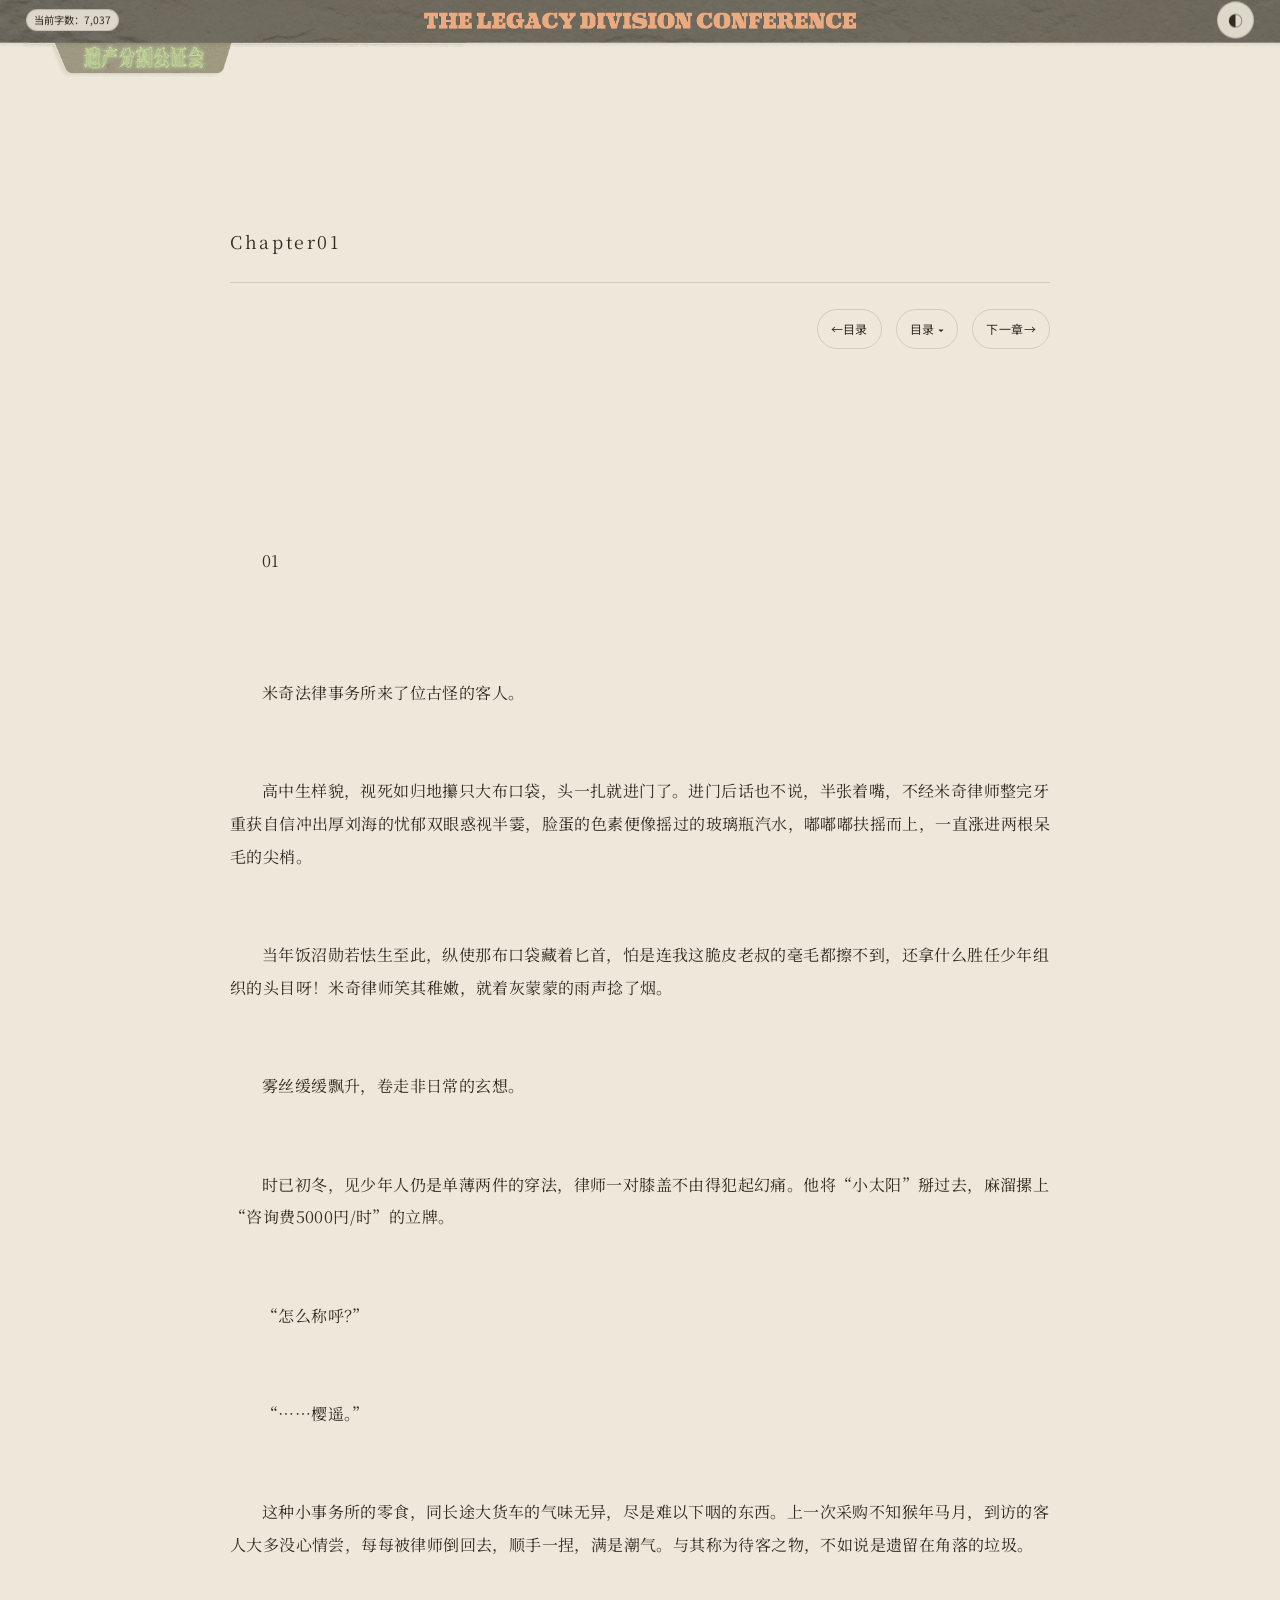
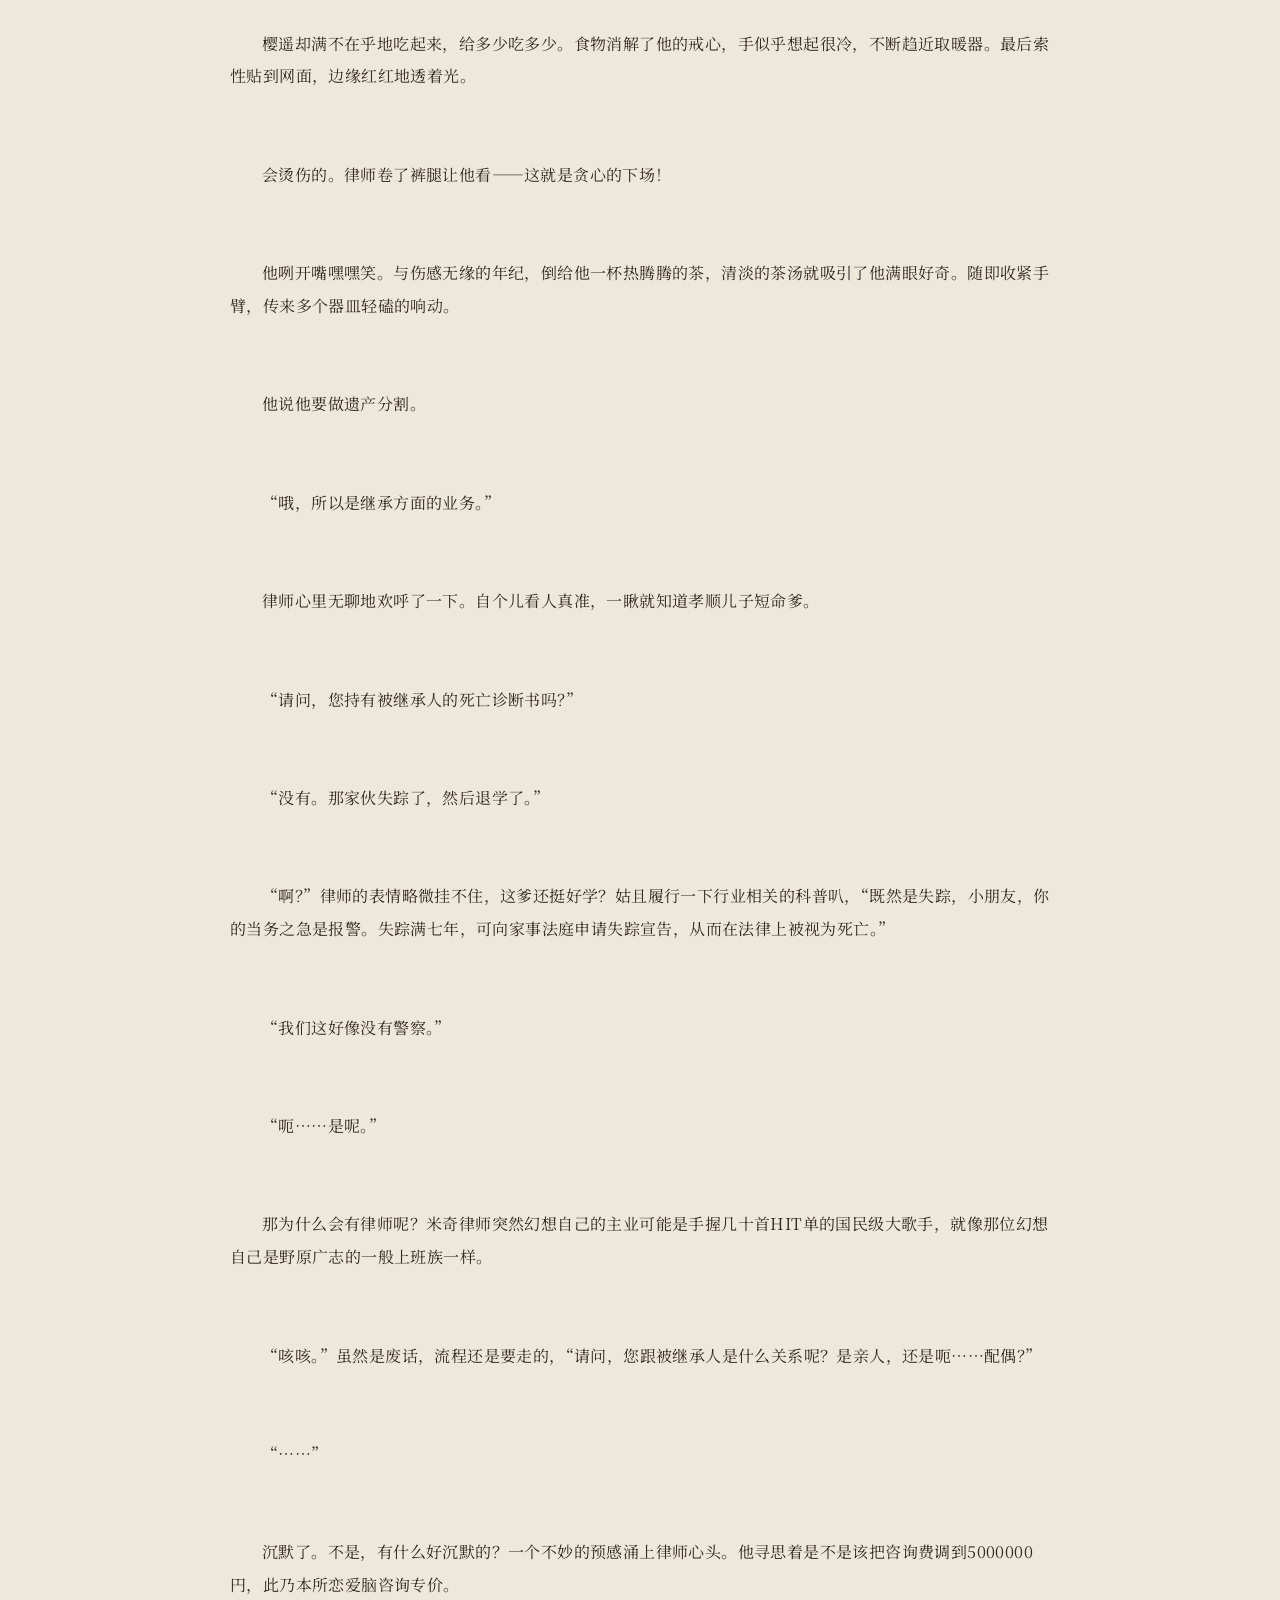
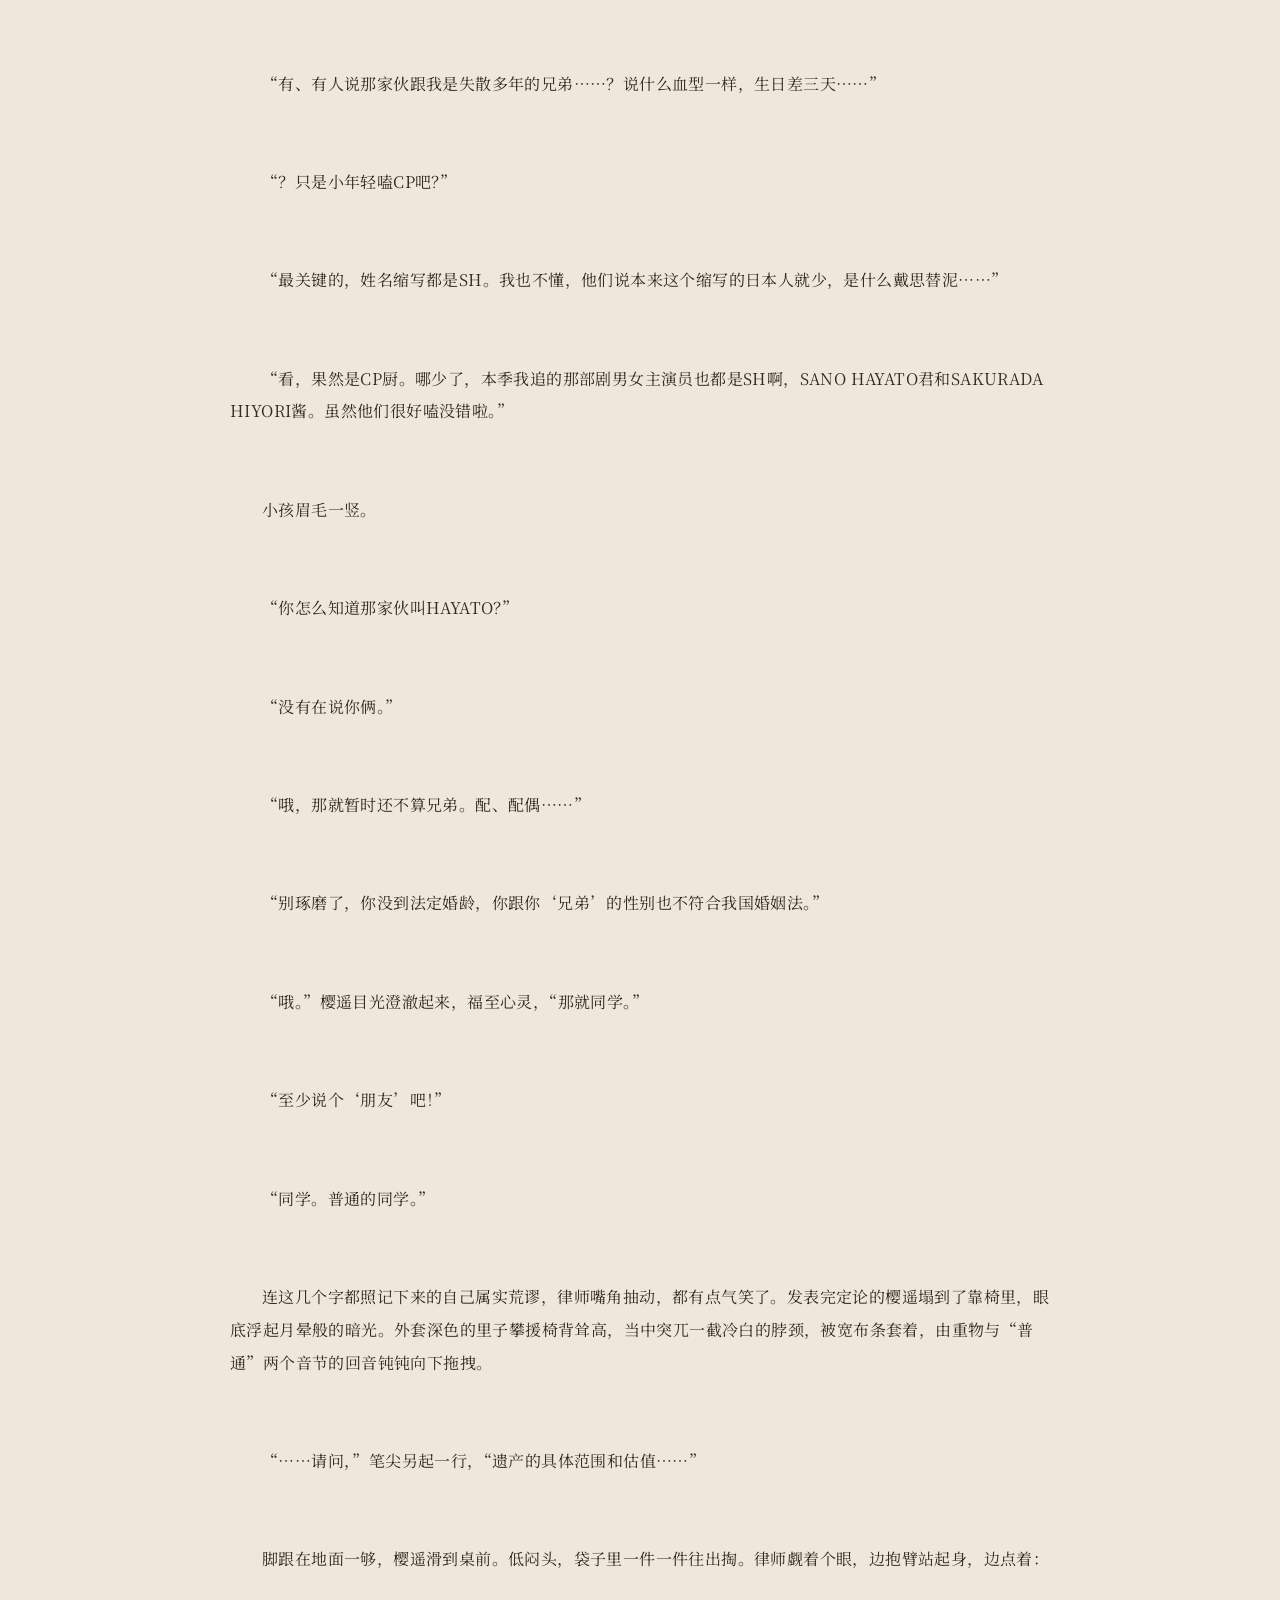
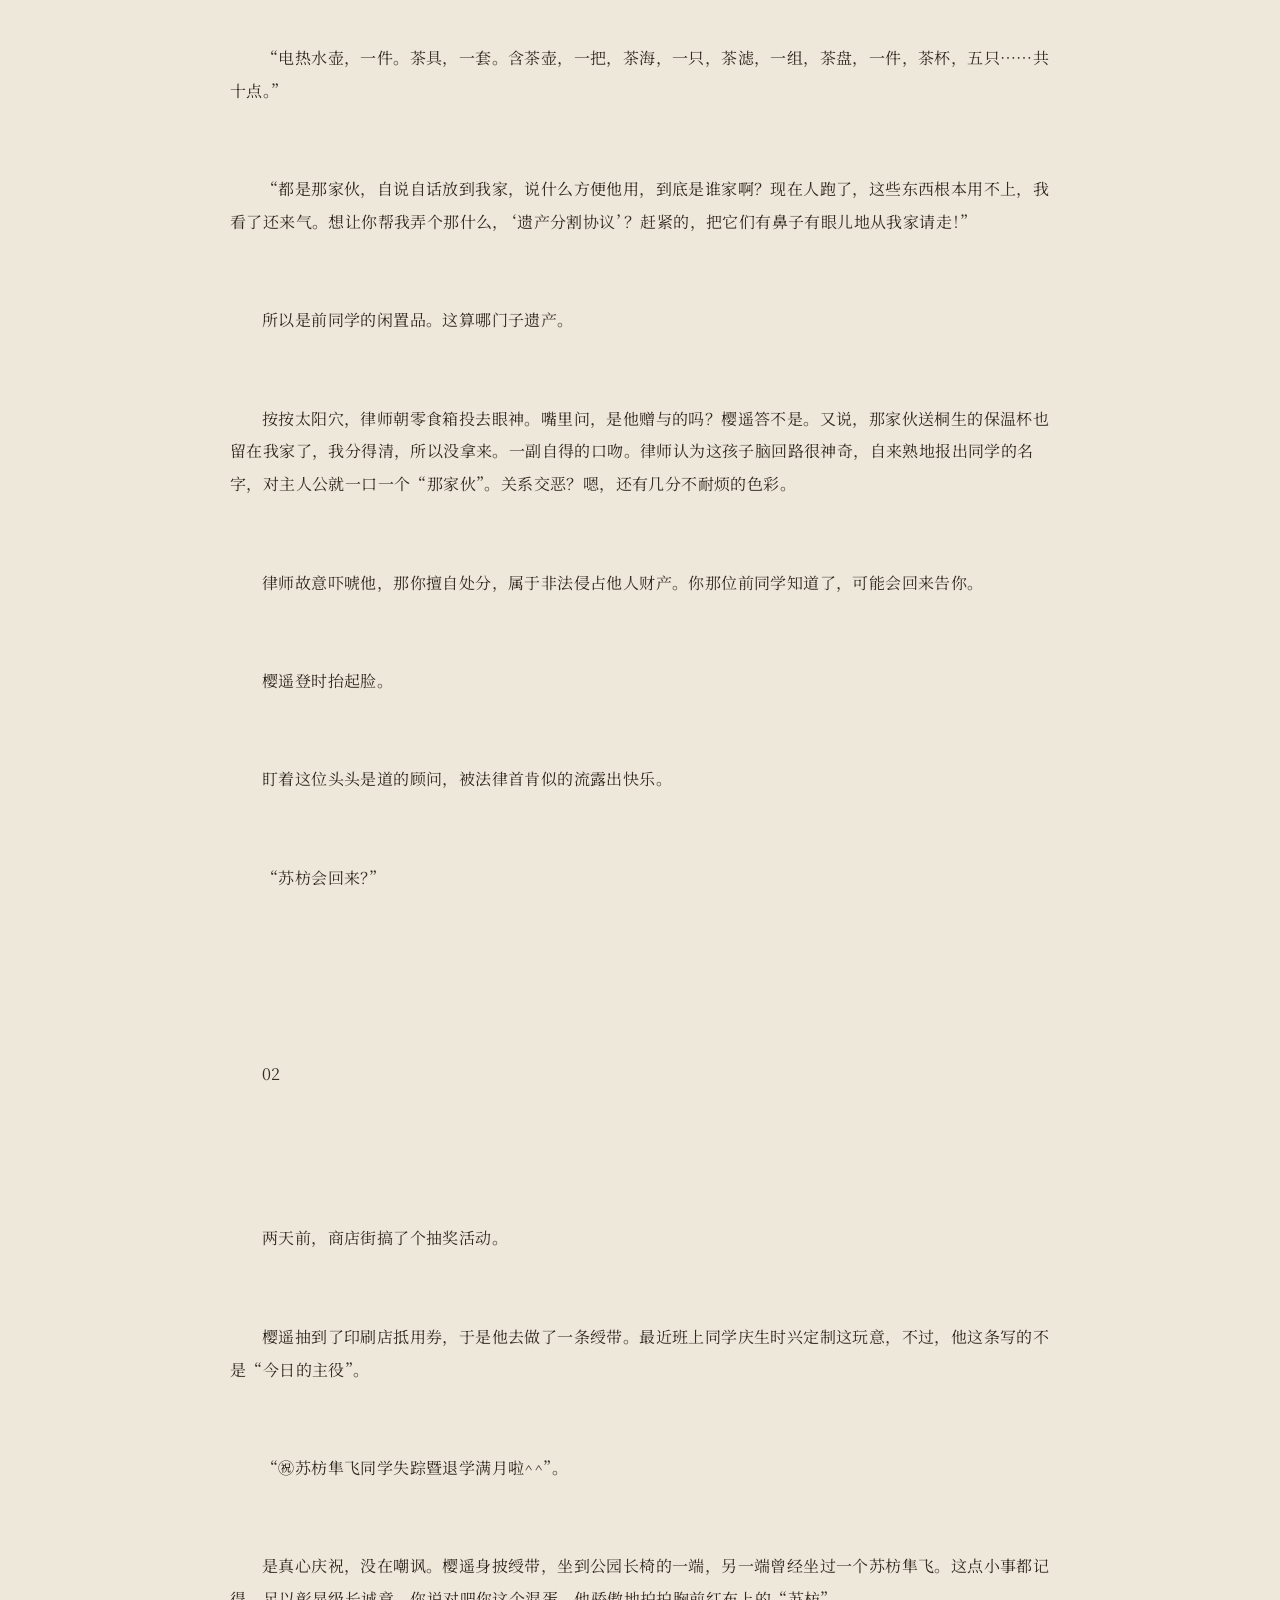
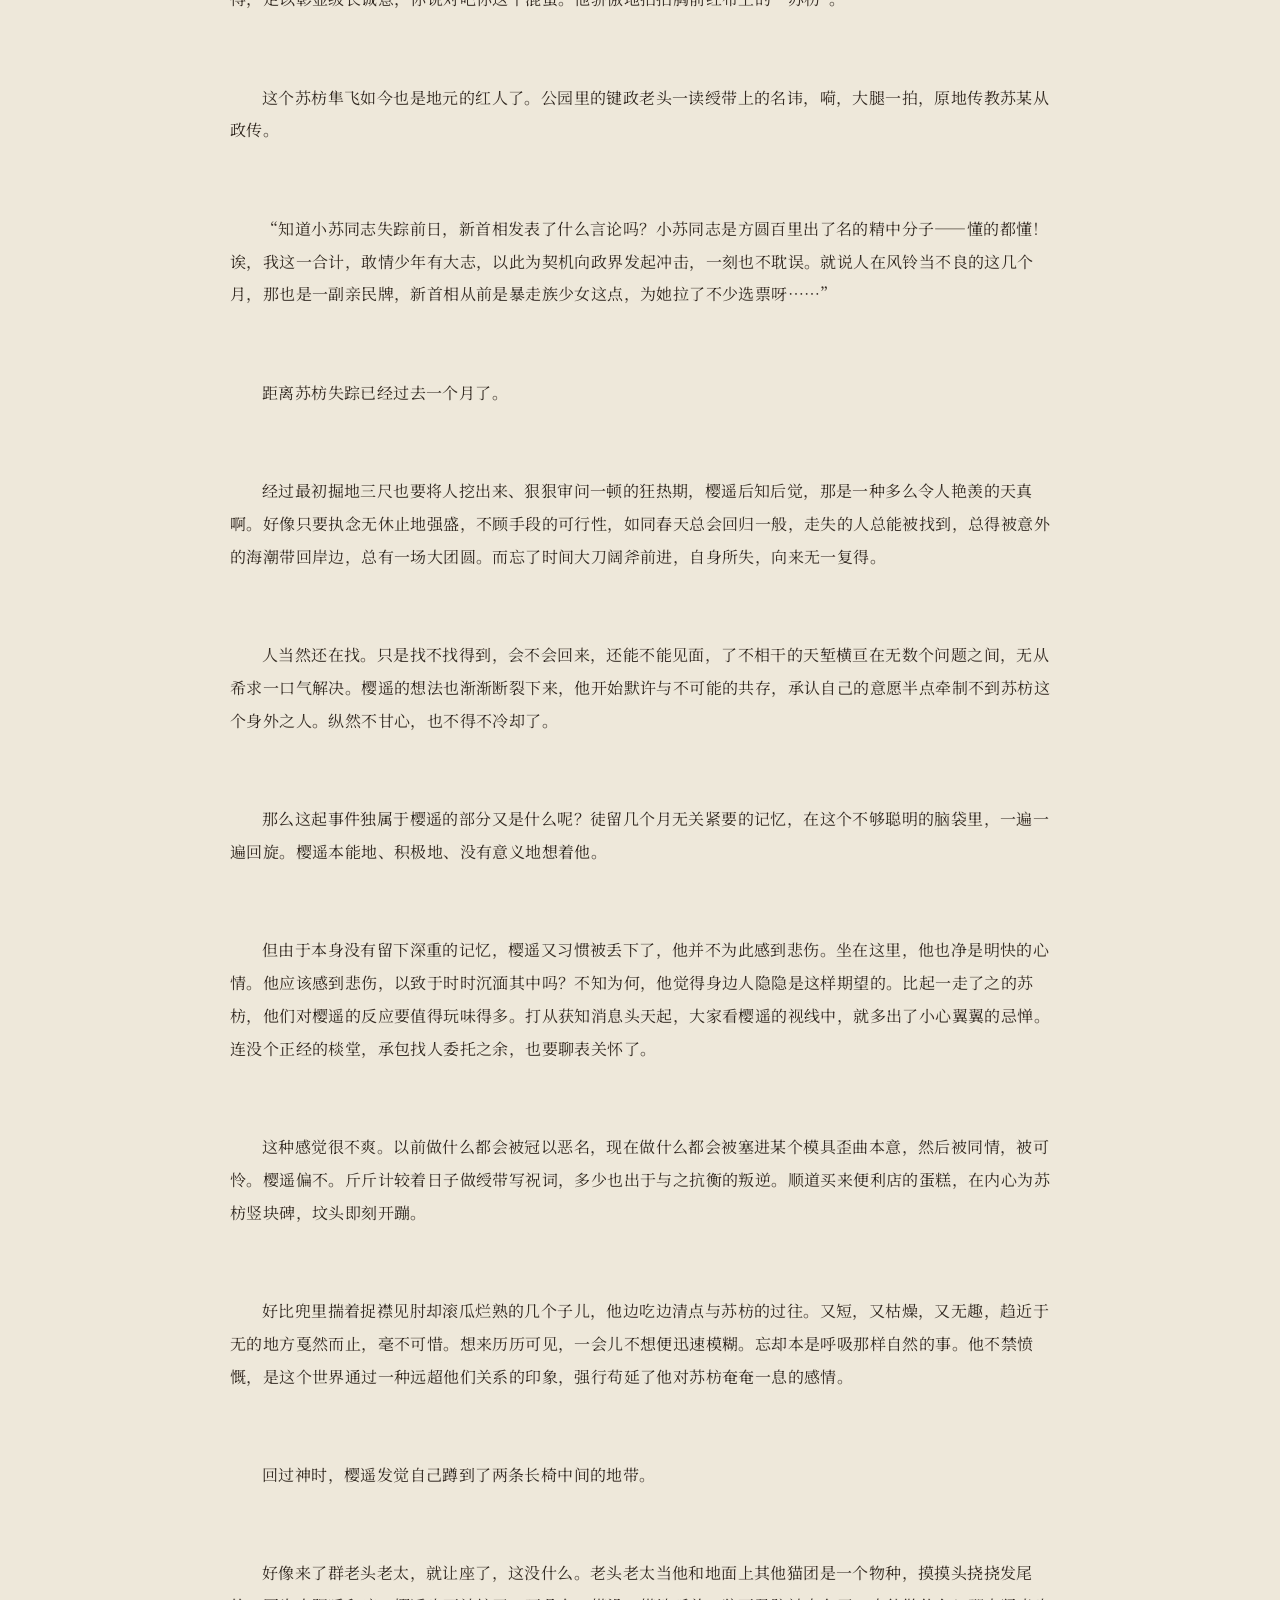
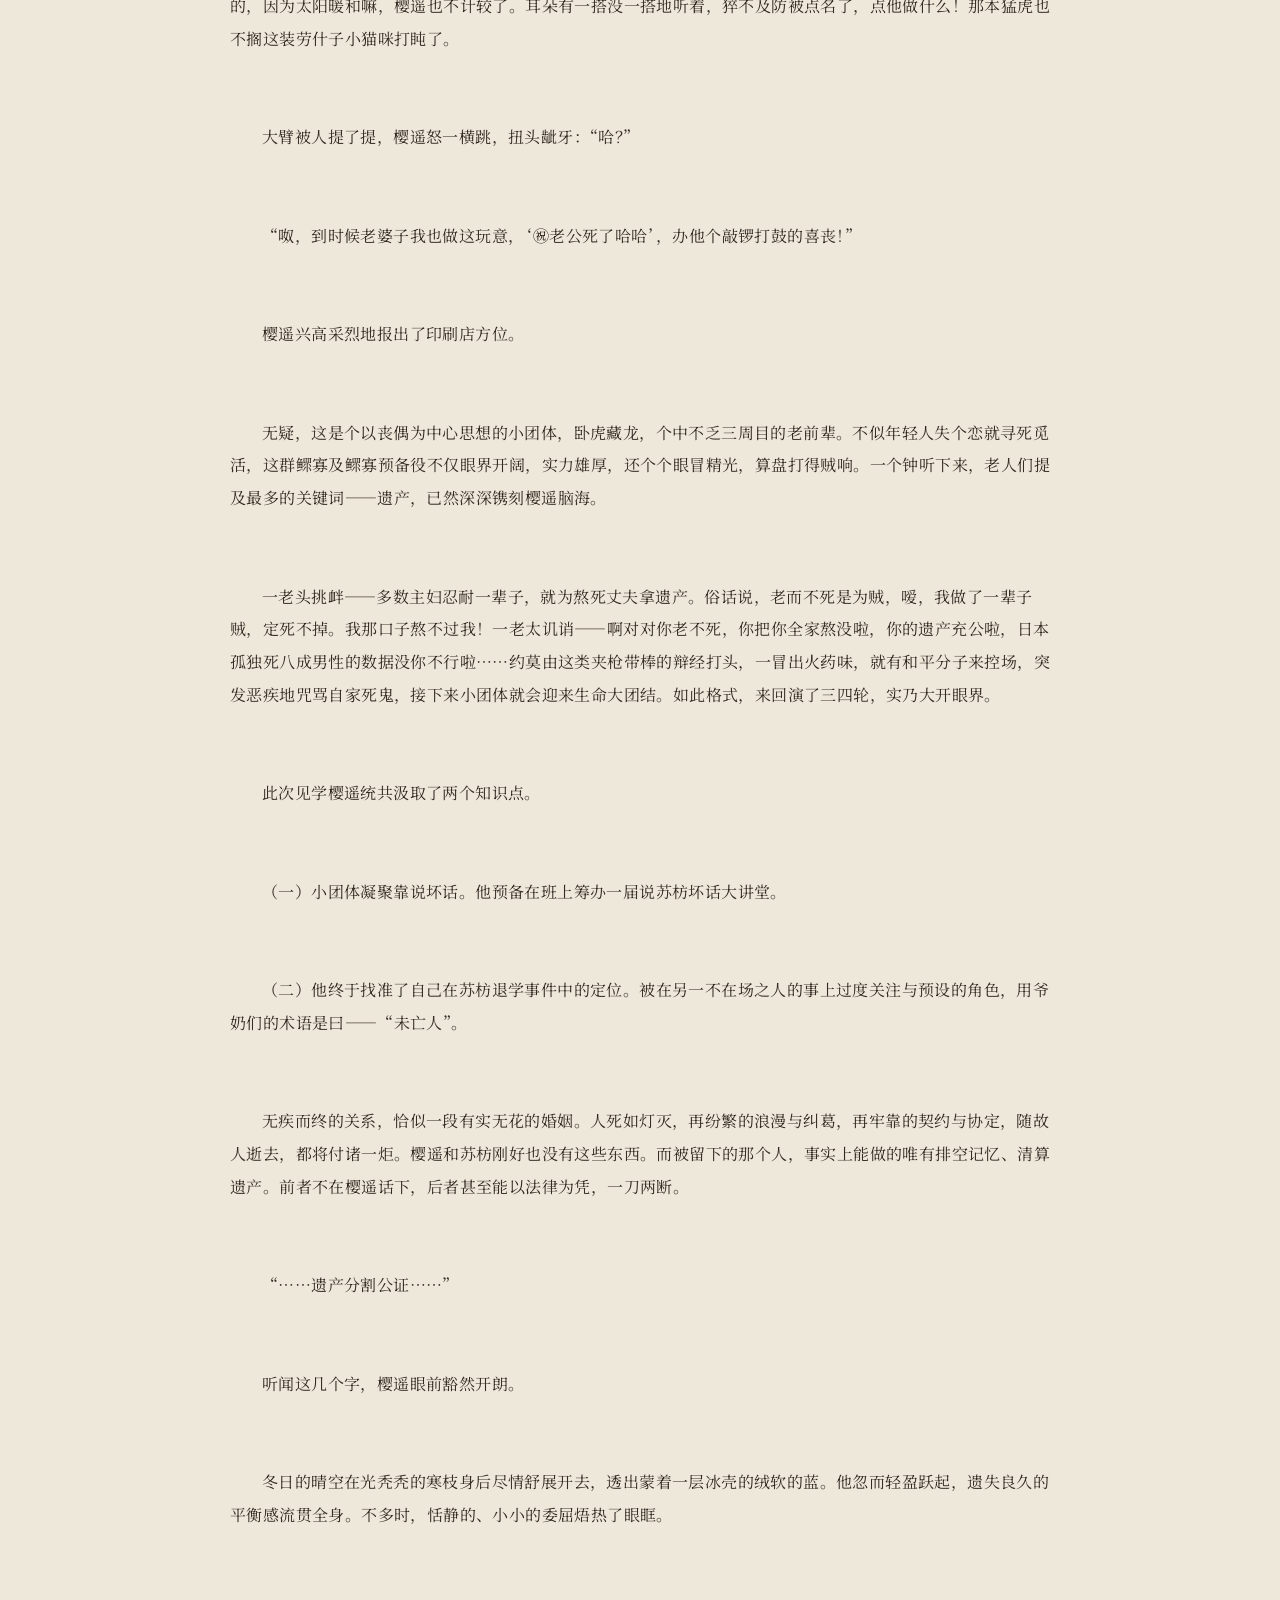
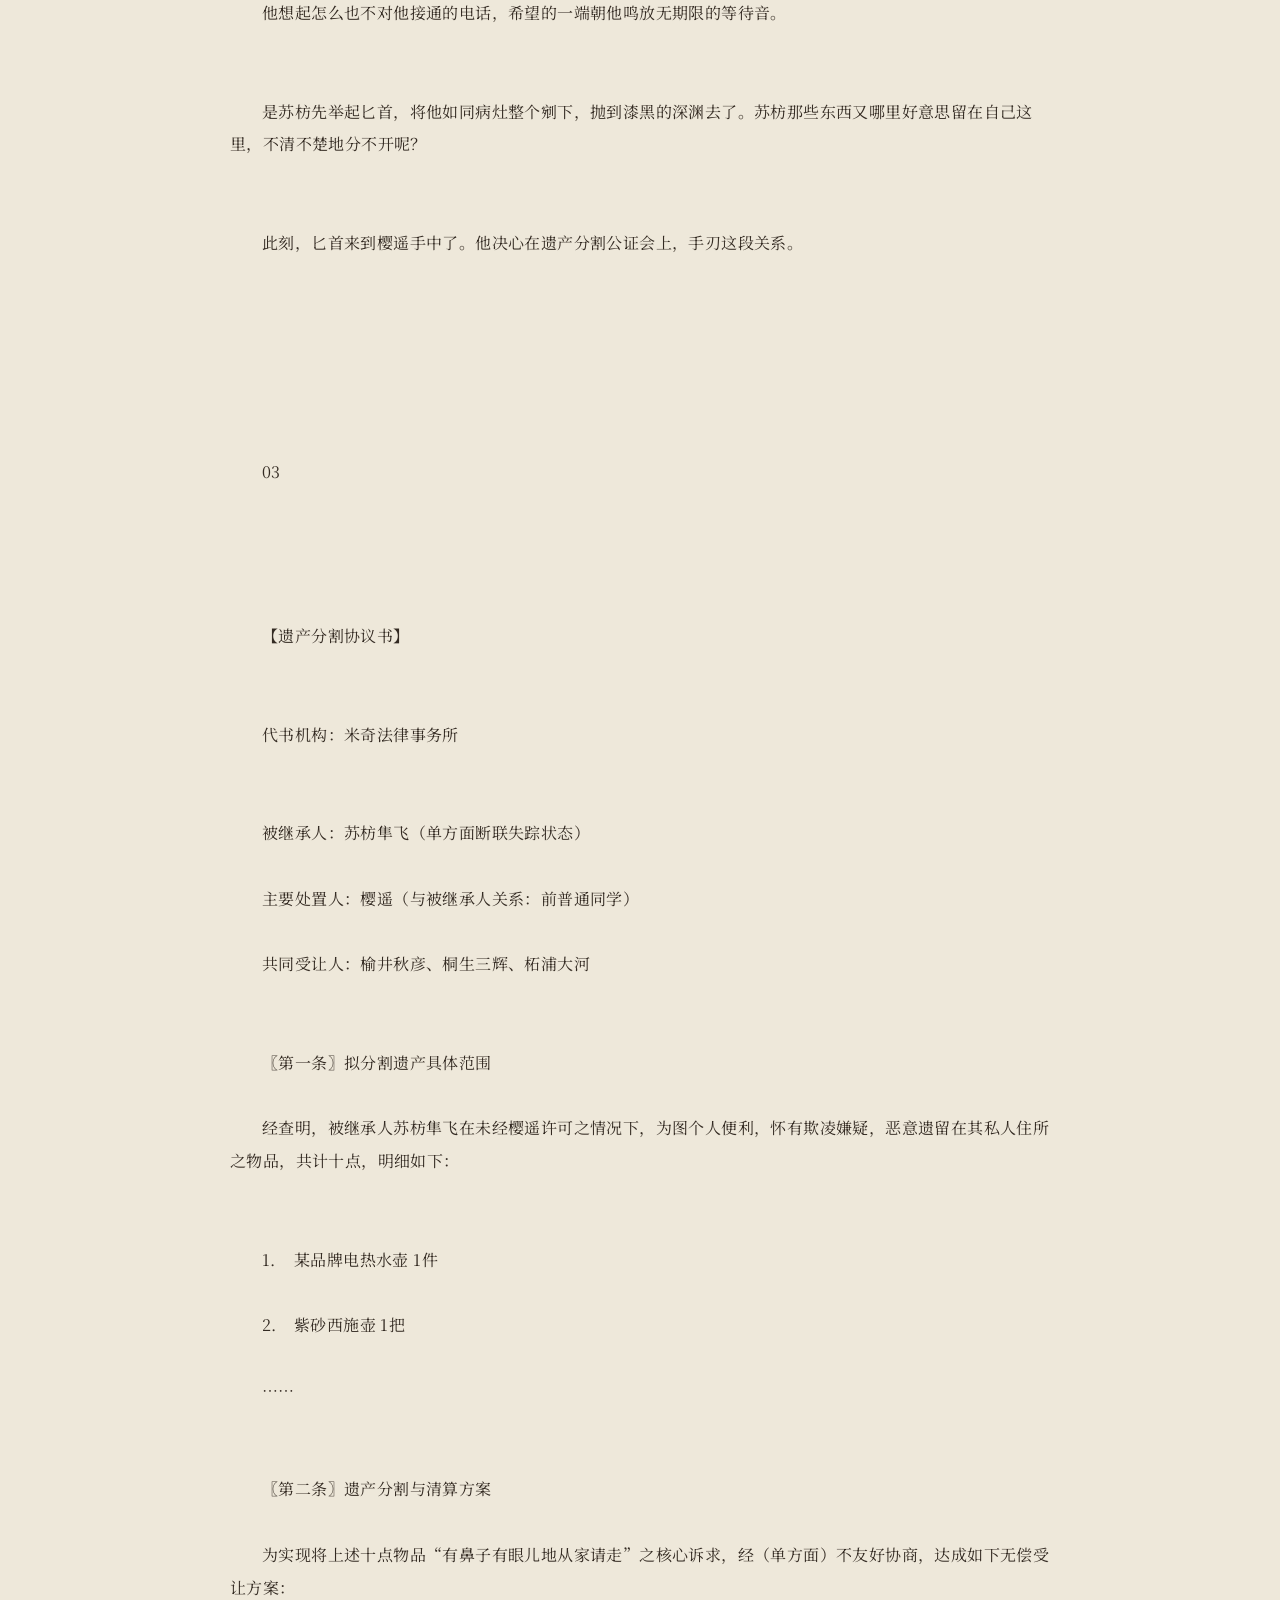
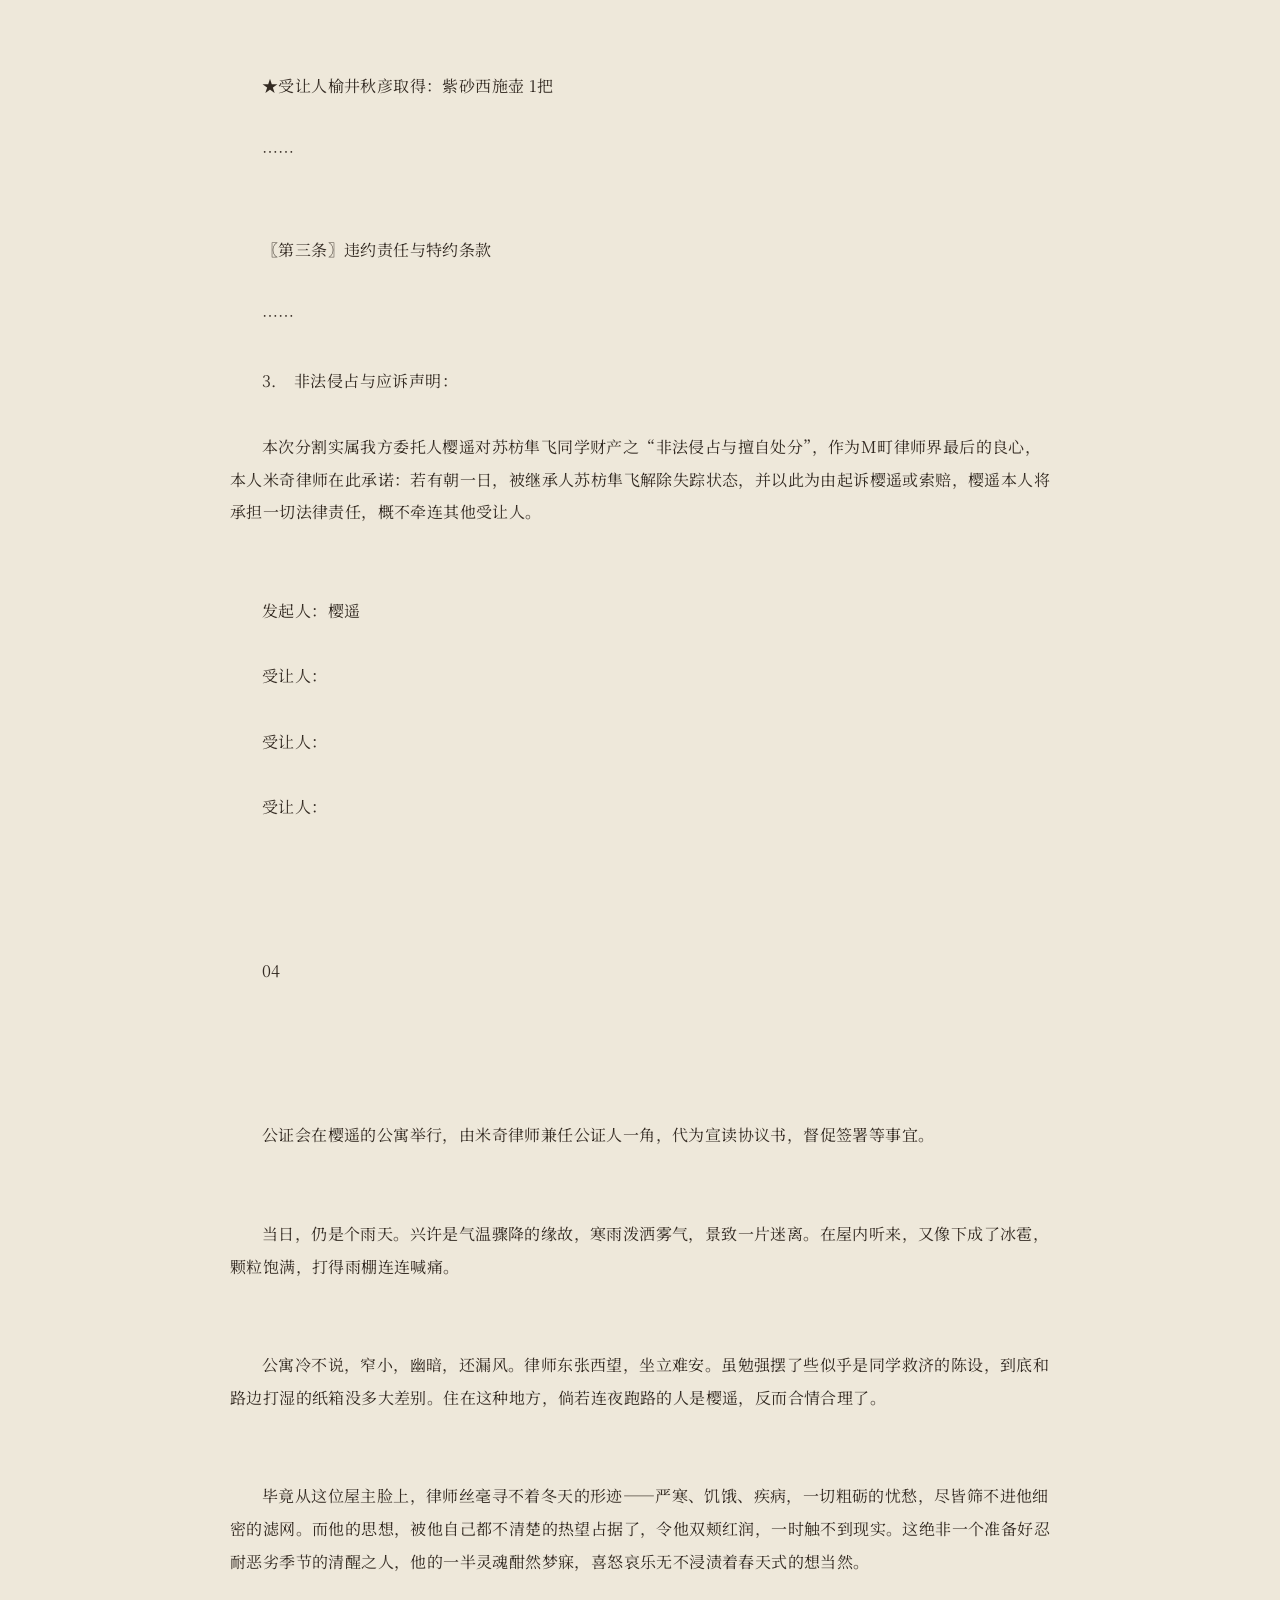
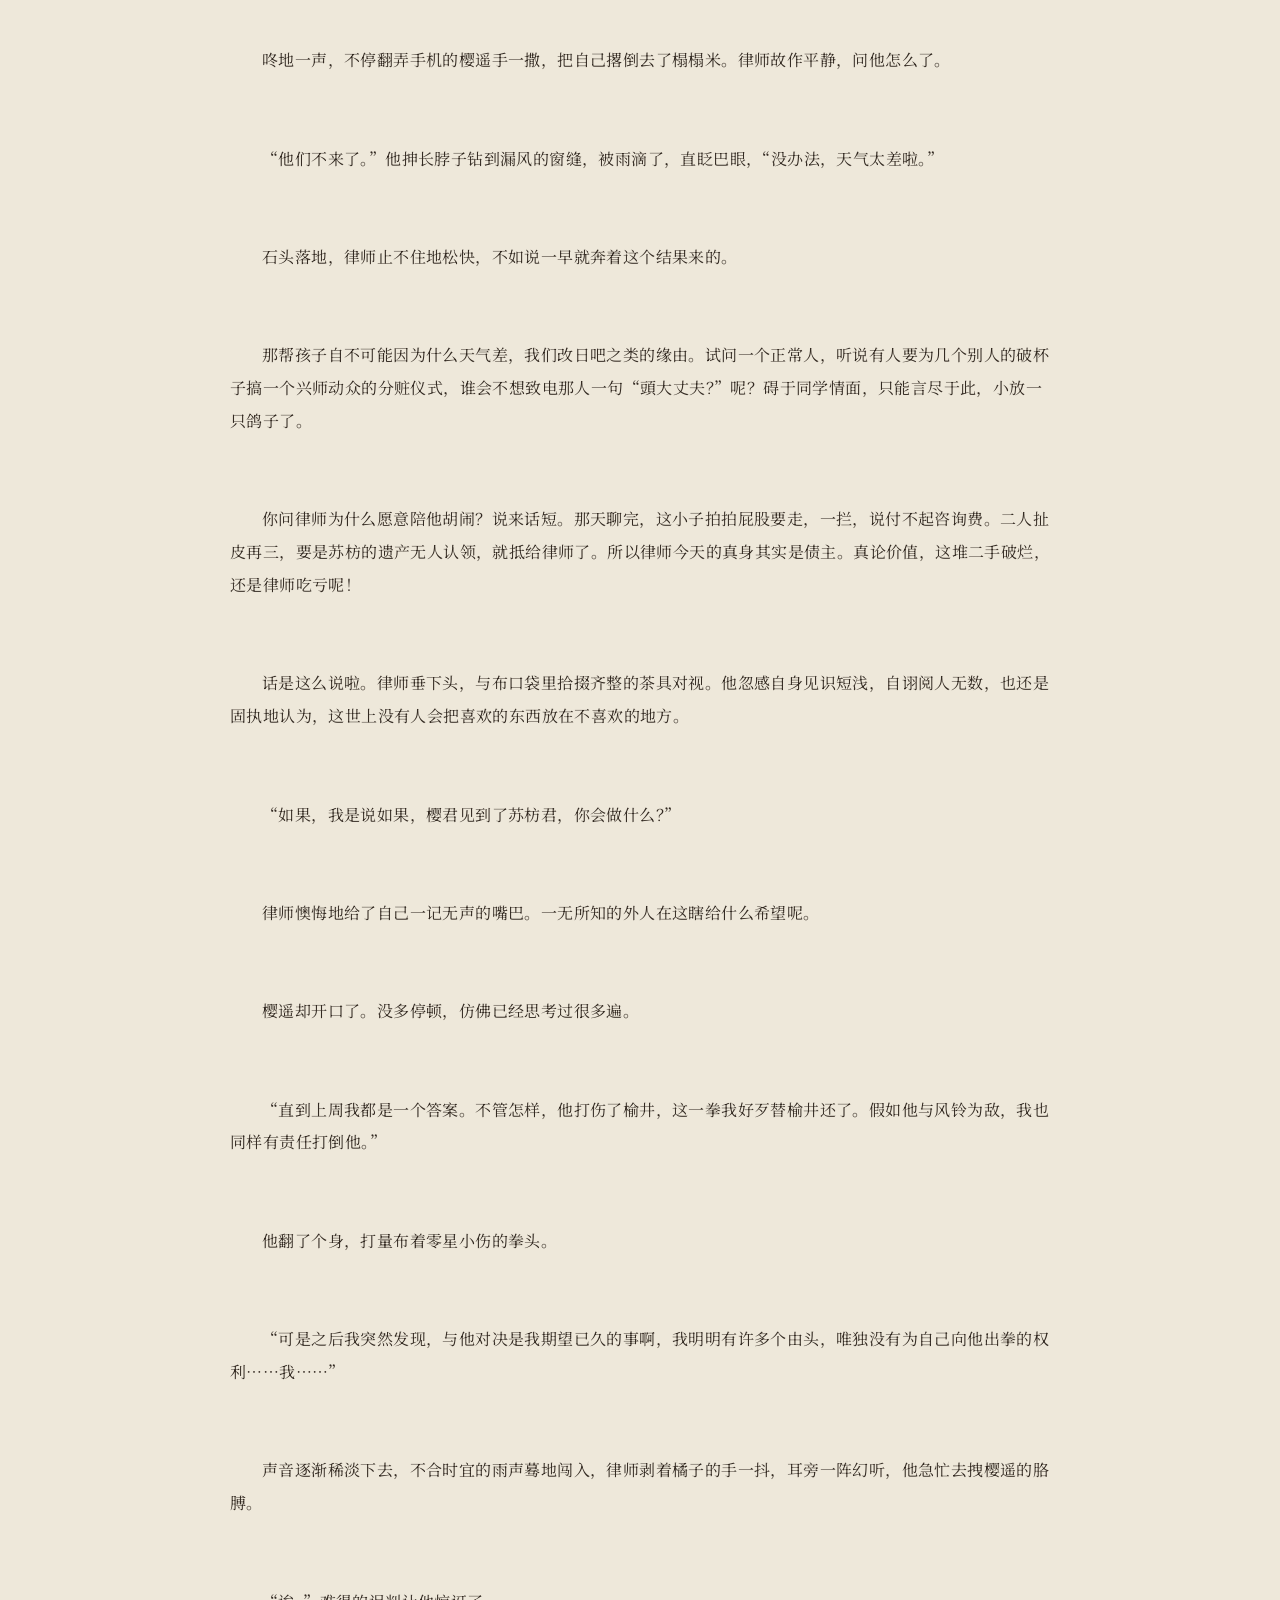
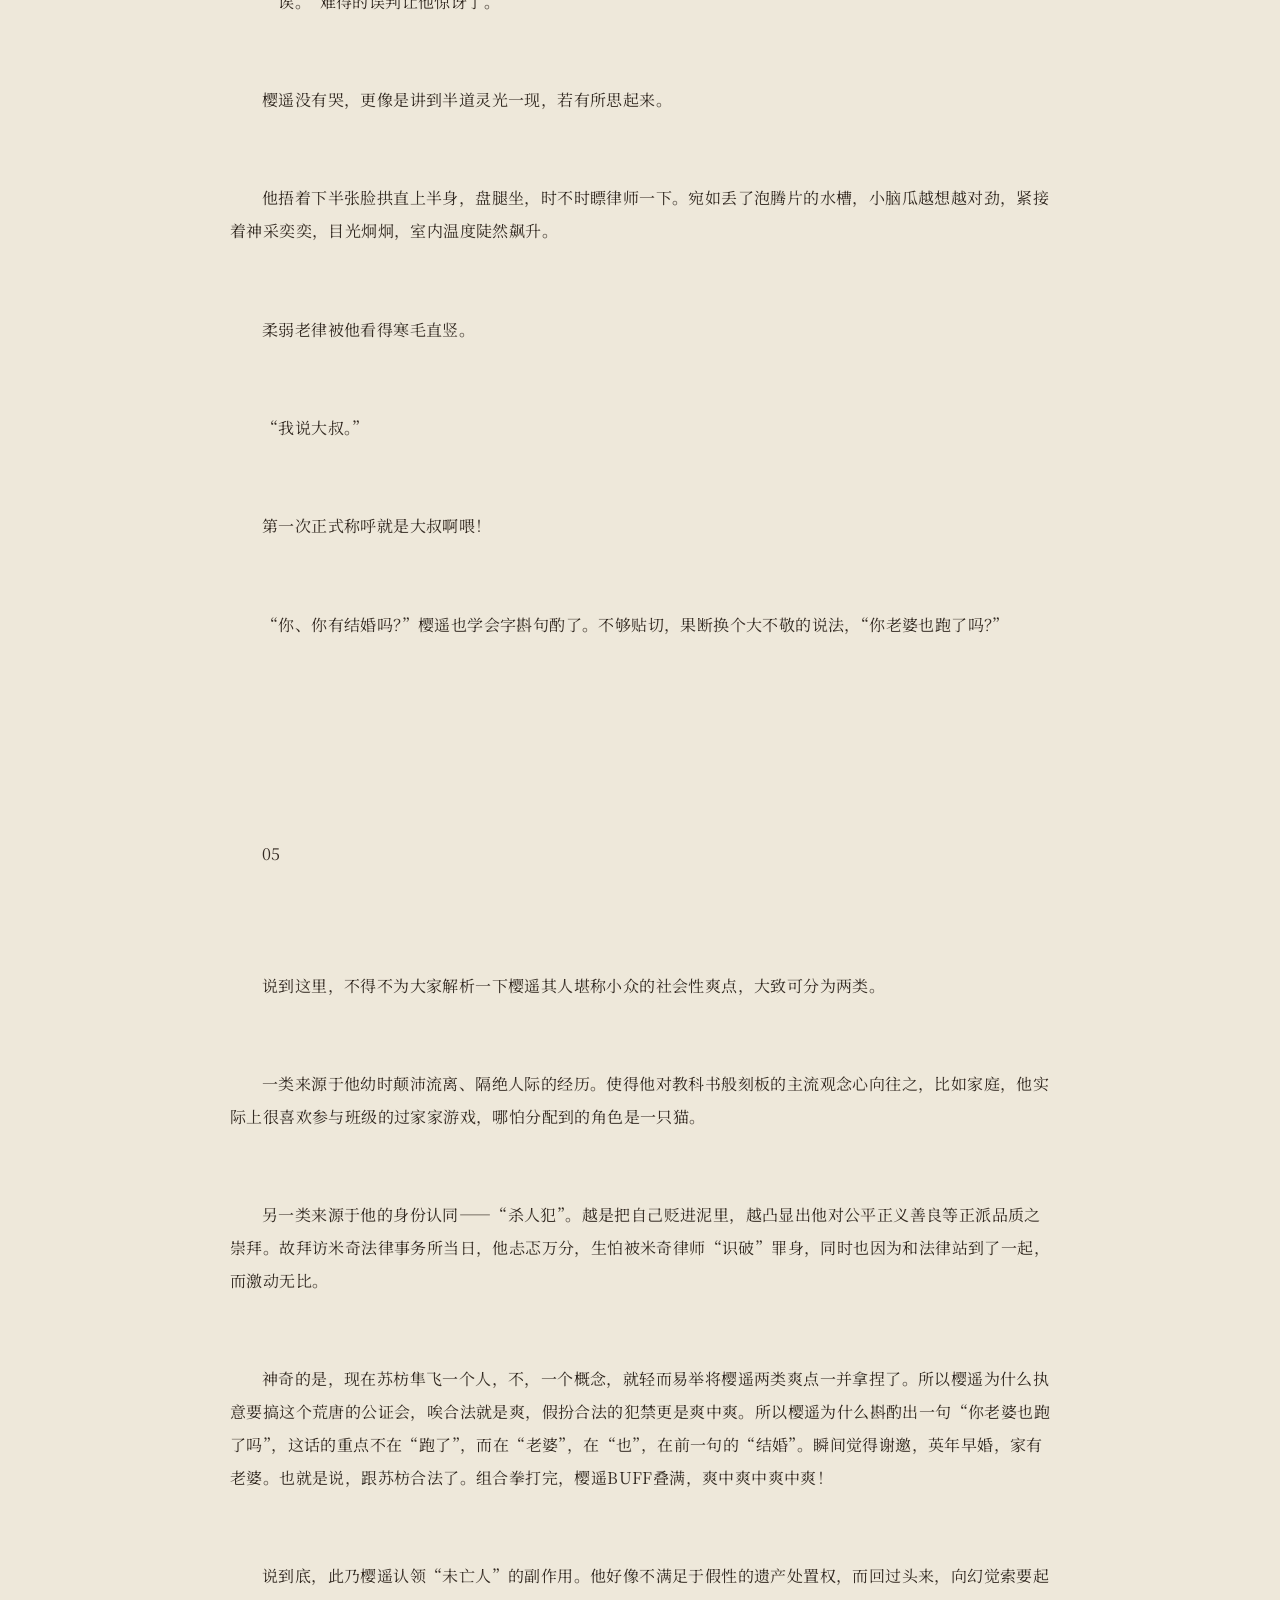
==== commit 99f48b21: "更新" ====
--- a/01.html
+++ b/01.html
@@ -1,10 +1,10 @@
-<!doctype html>
-<html lang="zh-CN"><head><meta charset="utf-8"><meta name="viewport" content="width=device-width,initial-scale=1"><meta name="color-scheme" content="light dark"><title>01 · 遗产分割公证会</title>
-<link rel="preconnect" href="https://fonts.googleapis.com">
-  <link rel="preconnect" href="https://fonts.gstatic.com" crossorigin>
-  <link href="https://fonts.googleapis.com/css2?family=Noto+Sans+SC:wght@300;400;500&family=Noto+Serif+SC:wght@400;600&display=swap" rel="stylesheet"><link rel="stylesheet" href="style.css?v=1"><script defer src="https://static.cloudflareinsights.com/beacon.min.js" data-cf-beacon='{"token":"cc3326733543405881d645b008275c07"}'></script><link rel="stylesheet" href="site.css?v=1"><link rel="stylesheet" href="reader-ui.css?v=1"></head><body><header class="site-header"><a class="site-home site-name" href="index.html" aria-label="返回作品目录">遗产分割公证会</a><div class="word-count">当前字数：7,037</div><div class="toolbar"><button class="round" id="settingsButton" aria-label="阅读设置" aria-controls="settingsPanel" aria-expanded="false">◐</button></div></header><aside class="panel" id="settingsPanel" aria-label="阅读设置" inert>
-    <div class="panel-head"><span>阅读设置</span><button class="close" data-close>关闭</button></div>
-    <div class="group"><span class="label">字体</span><div class="options font-options"><button class="choice active" data-font="serif">思源宋体</button><button class="choice" data-font="sans">思源黑体</button><button class="choice" data-font="light">苹方细体</button><button class="choice" data-font="system">手机系统</button></div></div>
-    <div class="group"><span class="label">字号</span><div class="options sizes"><button class="choice" data-size="12">一咪咪</button><button class="choice" data-size="14">特小</button><button class="choice active" data-size="16">小</button><button class="choice" data-size="18">适中</button><button class="choice" data-size="20">大</button><button class="choice" data-size="23">特大</button></div></div>
-    <div class="group"><span class="label">底色与文字</span><div class="palettes" id="palettes"></div></div>
-  </aside><main><h1 class="chapter-heading">01</h1><nav class="chapter-nav" aria-label="页首章节导航"><a href="index.html">←目录</a><details class="toc-dropdown"><summary>目录</summary><nav class="toc-menu" aria-label="章节目录"><a href="index.html">全部目录</a><a href="01.html" aria-current="page">01</a><a href="02.html">02</a><a href="03.html">03</a><a href="04.html">04</a><a href="05.html">05</a><a href="06.html">06</a><a href="07.html">07</a></nav></details><a rel="next" href="02.html">下一章→</a></nav><article class="chapter-body" aria-label="第01章"><div class="prose-line" data-source-line="0">01</div><div class="blank-line" data-source-line="1" aria-hidden="true"></div><div class="blank-line" data-source-line="2" aria-hidden="true"></div><div class="prose-line" data-source-line="3">米奇法律事务所来了位古怪的客人。</div><div class="blank-line" data-source-line="4" aria-hidden="true"></div><div class="prose-line" data-source-line="5">高中生样貌，视死如归地攥只大布口袋，头一扎就进门了。进门后话也不说，半张着嘴，不经米奇律师整完牙重获自信冲出厚刘海的忧郁双眼惑视半霎，脸蛋的色素便像摇过的玻璃瓶汽水，嘟嘟嘟扶摇而上，一直涨进两根呆毛的尖梢。</div><div class="blank-line" data-source-line="6" aria-hidden="true"></div><div class="prose-line" data-source-line="7">当年饭沼勋若怯生至此，纵使那布口袋藏着匕首，怕是连我这脆皮老叔的毫毛都擦不到，还拿什么胜任少年组织的头目呀！米奇律师笑其稚嫩，就着灰蒙蒙的雨声捻了烟。</div><div class="blank-line" data-source-line="8" aria-hidden="true"></div><div class="prose-line" data-source-line="9">雾丝缓缓飘升，卷走非日常的玄想。</div><div class="blank-line" data-source-line="10" aria-hidden="true"></div><div class="prose-line" data-source-line="11">时已初冬，见少年人仍是单薄两件的穿法，律师一对膝盖不由得犯起幻痛。他将“小太阳”掰过去，麻溜摞上“咨询费5000円/时”的立牌。</div><div class="blank-line" data-source-line="12" aria-hidden="true"></div><div class="prose-line" data-source-line="13">“怎么称呼？”</div><div class="blank-line" data-source-line="14" aria-hidden="true"></div><div class="prose-line" data-source-line="15">“……樱遥。”</div><div class="blank-line" data-source-line="16" aria-hidden="true"></div><div class="prose-line" data-source-line="17">这种小事务所的零食，同长途大货车的气味无异，尽是难以下咽的东西。上一次采购不知猴年马月，到访的客人大多没心情尝，每每被律师倒回去，顺手一捏，满是潮气。与其称为待客之物，不如说是遗留在角落的垃圾。</div><div class="blank-line" data-source-line="18" aria-hidden="true"></div><div class="prose-line" data-source-line="19">樱遥却满不在乎地吃起来，给多少吃多少。食物消解了他的戒心，手似乎想起很冷，不断趋近取暖器。最后索性贴到网面，边缘红红地透着光。</div><div class="blank-line" data-source-line="20" aria-hidden="true"></div><div class="prose-line" data-source-line="21">会烫伤的。律师卷了裤腿让他看——这就是贪心的下场！</div><div class="blank-line" data-source-line="22" aria-hidden="true"></div><div class="prose-line" data-source-line="23">他咧开嘴嘿嘿笑。与伤感无缘的年纪，倒给他一杯热腾腾的茶，清淡的茶汤就吸引了他满眼好奇。随即收紧手臂，传来多个器皿轻磕的响动。</div><div class="blank-line" data-source-line="24" aria-hidden="true"></div><div class="prose-line" data-source-line="25">他说他要做遗产分割。</div><div class="blank-line" data-source-line="26" aria-hidden="true"></div><div class="prose-line" data-source-line="27">“哦，所以是继承方面的业务。”</div><div class="blank-line" data-source-line="28" aria-hidden="true"></div><div class="prose-line" data-source-line="29">律师心里无聊地欢呼了一下。自个儿看人真准，一瞅就知道孝顺儿子短命爹。</div><div class="blank-line" data-source-line="30" aria-hidden="true"></div><div class="prose-line" data-source-line="31">“请问，您持有被继承人的死亡诊断书吗？”</div><div class="blank-line" data-source-line="32" aria-hidden="true"></div><div class="prose-line" data-source-line="33">“没有。那家伙失踪了，然后退学了。”</div><div class="blank-line" data-source-line="34" aria-hidden="true"></div><div class="prose-line" data-source-line="35">“啊？”律师的表情略微挂不住，这爹还挺好学？姑且履行一下行业相关的科普叭，“既然是失踪，小朋友，你的当务之急是报警。失踪满七年，可向家事法庭申请失踪宣告，从而在法律上被视为死亡。”</div><div class="blank-line" data-source-line="36" aria-hidden="true"></div><div class="prose-line" data-source-line="37">“我们这好像没有警察。”</div><div class="blank-line" data-source-line="38" aria-hidden="true"></div><div class="prose-line" data-source-line="39">“呃……是呢。”</div><div class="blank-line" data-source-line="40" aria-hidden="true"></div><div class="prose-line" data-source-line="41">那为什么会有律师呢？米奇律师突然幻想自己的主业可能是手握几十首HIT单的国民级大歌手，就像那位幻想自己是野原广志的一般上班族一样。</div><div class="blank-line" data-source-line="42" aria-hidden="true"></div><div class="prose-line" data-source-line="43">“咳咳。”虽然是废话，流程还是要走的，“请问，您跟被继承人是什么关系呢？是亲人，还是呃……配偶？”</div><div class="blank-line" data-source-line="44" aria-hidden="true"></div><div class="prose-line" data-source-line="45">“……”</div><div class="blank-line" data-source-line="46" aria-hidden="true"></div><div class="prose-line" data-source-line="47">沉默了。不是，有什么好沉默的？一个不妙的预感涌上律师心头。他寻思着是不是该把咨询费调到5000000円，此乃本所恋爱脑咨询专价。</div><div class="blank-line" data-source-line="48" aria-hidden="true"></div><div class="prose-line" data-source-line="49">“有、有人说那家伙跟我是失散多年的兄弟……？说什么血型一样，生日差三天……”</div><div class="blank-line" data-source-line="50" aria-hidden="true"></div><div class="prose-line" data-source-line="51">“？只是小年轻嗑CP吧？”</div><div class="blank-line" data-source-line="52" aria-hidden="true"></div><div class="prose-line" data-source-line="53">“最关键的，姓名缩写都是SH。我也不懂，他们说本来这个缩写的日本人就少，是什么戴思替泥……”</div><div class="blank-line" data-source-line="54" aria-hidden="true"></div><div class="prose-line" data-source-line="55">“看，果然是CP厨。哪少了，本季我追的那部剧男女主演员也都是SH啊，SANO HAYATO君和SAKURADA HIYORI酱。虽然他们很好嗑没错啦。”</div><div class="blank-line" data-source-line="56" aria-hidden="true"></div><div class="prose-line" data-source-line="57">小孩眉毛一竖。</div><div class="blank-line" data-source-line="58" aria-hidden="true"></div><div class="prose-line" data-source-line="59">“你怎么知道那家伙叫HAYATO？”</div><div class="blank-line" data-source-line="60" aria-hidden="true"></div><div class="prose-line" data-source-line="61">“没有在说你俩。”</div><div class="blank-line" data-source-line="62" aria-hidden="true"></div><div class="prose-line" data-source-line="63">“哦，那就暂时还不算兄弟。配、配偶……”</div><div class="blank-line" data-source-line="64" aria-hidden="true"></div><div class="prose-line" data-source-line="65">“别琢磨了，你没到法定婚龄，你跟你‘兄弟’的性别也不符合我国婚姻法。”</div><div class="blank-line" data-source-line="66" aria-hidden="true"></div><div class="prose-line" data-source-line="67">“哦。”樱遥目光澄澈起来，福至心灵，“那就同学。”</div><div class="blank-line" data-source-line="68" aria-hidden="true"></div><div class="prose-line" data-source-line="69">“至少说个‘朋友’吧！”</div><div class="blank-line" data-source-line="70" aria-hidden="true"></div><div class="prose-line" data-source-line="71">“同学。普通的同学。”</div><div class="blank-line" data-source-line="72" aria-hidden="true"></div><div class="prose-line" data-source-line="73">连这几个字都照记下来的自己属实荒谬，律师嘴角抽动，都有点气笑了。发表完定论的樱遥塌到了靠椅里，眼底浮起月晕般的暗光。外套深色的里子攀援椅背耸高，当中突兀一截冷白的脖颈，被宽布条套着，由重物与“普通”两个音节的回音钝钝向下拖拽。</div><div class="blank-line" data-source-line="74" aria-hidden="true"></div><div class="prose-line" data-source-line="75">“……请问，”笔尖另起一行，“遗产的具体范围和估值……”</div><div class="blank-line" data-source-line="76" aria-hidden="true"></div><div class="prose-line" data-source-line="77">脚跟在地面一够，樱遥滑到桌前。低闷头，袋子里一件一件往出掏。律师觑着个眼，边抱臂站起身，边点着：</div><div class="blank-line" data-source-line="78" aria-hidden="true"></div><div class="prose-line" data-source-line="79">“电热水壶，一件。茶具，一套。含茶壶，一把，茶海，一只，茶滤，一组，茶盘，一件，茶杯，五只……共十点。”</div><div class="blank-line" data-source-line="80" aria-hidden="true"></div><div class="prose-line" data-source-line="81">“都是那家伙，自说自话放到我家，说什么方便他用，到底是谁家啊？现在人跑了，这些东西根本用不上，我看了还来气。想让你帮我弄个那什么，‘遗产分割协议’？赶紧的，把它们有鼻子有眼儿地从我家请走！”</div><div class="blank-line" data-source-line="82" aria-hidden="true"></div><div class="prose-line" data-source-line="83">所以是前同学的闲置品。这算哪门子遗产。</div><div class="blank-line" data-source-line="84" aria-hidden="true"></div><div class="prose-line" data-source-line="85">按按太阳穴，律师朝零食箱投去眼神。嘴里问，是他赠与的吗？樱遥答不是。又说，那家伙送桐生的保温杯也留在我家了，我分得清，所以没拿来。一副自得的口吻。律师认为这孩子脑回路很神奇，自来熟地报出同学的名字，对主人公就一口一个“那家伙”。关系交恶？嗯，还有几分不耐烦的色彩。</div><div class="blank-line" data-source-line="86" aria-hidden="true"></div><div class="prose-line" data-source-line="87">律师故意吓唬他，那你擅自处分，属于非法侵占他人财产。你那位前同学知道了，可能会回来告你。</div><div class="blank-line" data-source-line="88" aria-hidden="true"></div><div class="prose-line" data-source-line="89">樱遥登时抬起脸。</div><div class="blank-line" data-source-line="90" aria-hidden="true"></div><div class="prose-line" data-source-line="91">盯着这位头头是道的顾问，被法律首肯似的流露出快乐。</div><div class="blank-line" data-source-line="92" aria-hidden="true"></div><div class="prose-line" data-source-line="93">“苏枋会回来？”</div><div class="blank-line" data-source-line="94" aria-hidden="true"></div><div class="blank-line" data-source-line="95" aria-hidden="true"></div><div class="blank-line" data-source-line="96" aria-hidden="true"></div><div class="blank-line" data-source-line="97" aria-hidden="true"></div><div class="prose-line" data-source-line="98">02</div><div class="blank-line" data-source-line="99" aria-hidden="true"></div><div class="blank-line" data-source-line="100" aria-hidden="true"></div><div class="blank-line" data-source-line="101" aria-hidden="true"></div><div class="prose-line" data-source-line="102">两天前，商店街搞了个抽奖活动。</div><div class="blank-line" data-source-line="103" aria-hidden="true"></div><div class="prose-line" data-source-line="104">樱遥抽到了印刷店抵用券，于是他去做了一条绶带。最近班上同学庆生时兴定制这玩意，不过，他这条写的不是“今日的主役”。</div><div class="blank-line" data-source-line="105" aria-hidden="true"></div><div class="prose-line" data-source-line="106">“㊗苏枋隼飞同学失踪暨退学满月啦^^”。</div><div class="blank-line" data-source-line="107" aria-hidden="true"></div><div class="prose-line" data-source-line="108">是真心庆祝，没在嘲讽。樱遥身披绶带，坐到公园长椅的一端，另一端曾经坐过一个苏枋隼飞。这点小事都记得，足以彰显级长诚意，你说对吧你这个混蛋。他骄傲地拍拍胸前红布上的“苏枋”。</div><div class="blank-line" data-source-line="109" aria-hidden="true"></div><div class="prose-line" data-source-line="110">这个苏枋隼飞如今也是地元的红人了。公园里的键政老头一读绶带上的名讳，嗬，大腿一拍，原地传教苏某从政传。</div><div class="blank-line" data-source-line="111" aria-hidden="true"></div><div class="prose-line" data-source-line="112">“知道小苏同志失踪前日，新首相发表了什么言论吗？小苏同志是方圆百里出了名的精中分子——懂的都懂！诶，我这一合计，敢情少年有大志，以此为契机向政界发起冲击，一刻也不耽误。就说人在风铃当不良的这几个月，那也是一副亲民牌，新首相从前是暴走族少女这点，为她拉了不少选票呀……”</div><div class="blank-line" data-source-line="113" aria-hidden="true"></div><div class="prose-line" data-source-line="114">距离苏枋失踪已经过去一个月了。</div><div class="blank-line" data-source-line="115" aria-hidden="true"></div><div class="prose-line" data-source-line="116">经过最初掘地三尺也要将人挖出来、狠狠审问一顿的狂热期，樱遥后知后觉，那是一种多么令人艳羡的天真啊。好像只要执念无休止地强盛，不顾手段的可行性，如同春天总会回归一般，走失的人总能被找到，总得被意外的海潮带回岸边，总有一场大团圆。而忘了时间大刀阔斧前进，自身所失，向来无一复得。</div><div class="blank-line" data-source-line="117" aria-hidden="true"></div><div class="prose-line" data-source-line="118">人当然还在找。只是找不找得到，会不会回来，还能不能见面，了不相干的天堑横亘在无数个问题之间，无从希求一口气解决。樱遥的想法也渐渐断裂下来，他开始默许与不可能的共存，承认自己的意愿半点牵制不到苏枋这个身外之人。纵然不甘心，也不得不冷却了。</div><div class="blank-line" data-source-line="119" aria-hidden="true"></div><div class="prose-line" data-source-line="120">那么这起事件独属于樱遥的部分又是什么呢？徒留几个月无关紧要的记忆，在这个不够聪明的脑袋里，一遍一遍回旋。樱遥本能地、积极地、没有意义地想着他。</div><div class="blank-line" data-source-line="121" aria-hidden="true"></div><div class="prose-line" data-source-line="122">但由于本身没有留下深重的记忆，樱遥又习惯被丢下了，他并不为此感到悲伤。坐在这里，他也净是明快的心情。他应该感到悲伤，以致于时时沉湎其中吗？不知为何，他觉得身边人隐隐是这样期望的。比起一走了之的苏枋，他们对樱遥的反应要值得玩味得多。打从获知消息头天起，大家看樱遥的视线中，就多出了小心翼翼的忌惮。连没个正经的棪堂，承包找人委托之余，也要聊表关怀了。</div><div class="blank-line" data-source-line="123" aria-hidden="true"></div><div class="prose-line" data-source-line="124">这种感觉很不爽。以前做什么都会被冠以恶名，现在做什么都会被塞进某个模具歪曲本意，然后被同情，被可怜。樱遥偏不。斤斤计较着日子做绶带写祝词，多少也出于与之抗衡的叛逆。顺道买来便利店的蛋糕，在内心为苏枋竖块碑，坟头即刻开蹦。</div><div class="blank-line" data-source-line="125" aria-hidden="true"></div><div class="prose-line" data-source-line="126">好比兜里揣着捉襟见肘却滚瓜烂熟的几个子儿，他边吃边清点与苏枋的过往。又短，又枯燥，又无趣，趋近于无的地方戛然而止，毫不可惜。想来历历可见，一会儿不想便迅速模糊。忘却本是呼吸那样自然的事。他不禁愤慨，是这个世界通过一种远超他们关系的印象，强行苟延了他对苏枋奄奄一息的感情。</div><div class="blank-line" data-source-line="127" aria-hidden="true"></div><div class="prose-line" data-source-line="128">回过神时，樱遥发觉自己蹲到了两条长椅中间的地带。</div><div class="blank-line" data-source-line="129" aria-hidden="true"></div><div class="prose-line" data-source-line="130">好像来了群老头老太，就让座了，这没什么。老头老太当他和地面上其他猫团是一个物种，摸摸头挠挠发尾的，因为太阳暖和嘛，樱遥也不计较了。耳朵有一搭没一搭地听着，猝不及防被点名了，点他做什么！那本猛虎也不搁这装劳什子小猫咪打盹了。</div><div class="blank-line" data-source-line="131" aria-hidden="true"></div><div class="prose-line" data-source-line="132">大臂被人提了提，樱遥怒一横跳，扭头龇牙：“哈？”</div><div class="blank-line" data-source-line="133" aria-hidden="true"></div><div class="prose-line" data-source-line="134">“呶，到时候老婆子我也做这玩意，‘㊗老公死了哈哈’，办他个敲锣打鼓的喜丧！”</div><div class="blank-line" data-source-line="135" aria-hidden="true"></div><div class="prose-line" data-source-line="136">樱遥兴高采烈地报出了印刷店方位。</div><div class="blank-line" data-source-line="137" aria-hidden="true"></div><div class="prose-line" data-source-line="138">无疑，这是个以丧偶为中心思想的小团体，卧虎藏龙，个中不乏三周目的老前辈。不似年轻人失个恋就寻死觅活，这群鳏寡及鳏寡预备役不仅眼界开阔，实力雄厚，还个个眼冒精光，算盘打得贼响。一个钟听下来，老人们提及最多的关键词——遗产，已然深深镌刻樱遥脑海。</div><div class="blank-line" data-source-line="139" aria-hidden="true"></div><div class="prose-line" data-source-line="140">一老头挑衅——多数主妇忍耐一辈子，就为熬死丈夫拿遗产。俗话说，老而不死是为贼，嗳，我做了一辈子贼，定死不掉。我那口子熬不过我！一老太讥诮——啊对对你老不死，你把你全家熬没啦，你的遗产充公啦，日本孤独死八成男性的数据没你不行啦……约莫由这类夹枪带棒的辩经打头，一冒出火药味，就有和平分子来控场，突发恶疾地咒骂自家死鬼，接下来小团体就会迎来生命大团结。如此格式，来回演了三四轮，实乃大开眼界。</div><div class="blank-line" data-source-line="141" aria-hidden="true"></div><div class="prose-line" data-source-line="142">此次见学樱遥统共汲取了两个知识点。</div><div class="blank-line" data-source-line="143" aria-hidden="true"></div><div class="prose-line" data-source-line="144">（一）小团体凝聚靠说坏话。他预备在班上筹办一届说苏枋坏话大讲堂。</div><div class="blank-line" data-source-line="145" aria-hidden="true"></div><div class="prose-line" data-source-line="146">（二）他终于找准了自己在苏枋退学事件中的定位。被在另一不在场之人的事上过度关注与预设的角色，用爷奶们的术语是曰——“未亡人”。</div><div class="blank-line" data-source-line="147" aria-hidden="true"></div><div class="prose-line" data-source-line="148">无疾而终的关系，恰似一段有实无花的婚姻。人死如灯灭，再纷繁的浪漫与纠葛，再牢靠的契约与协定，随故人逝去，都将付诸一炬。樱遥和苏枋刚好也没有这些东西。而被留下的那个人，事实上能做的唯有排空记忆、清算遗产。前者不在樱遥话下，后者甚至能以法律为凭，一刀两断。</div><div class="blank-line" data-source-line="149" aria-hidden="true"></div><div class="prose-line" data-source-line="150">“……遗产分割公证……”</div><div class="blank-line" data-source-line="151" aria-hidden="true"></div><div class="prose-line" data-source-line="152">听闻这几个字，樱遥眼前豁然开朗。</div><div class="blank-line" data-source-line="153" aria-hidden="true"></div><div class="prose-line" data-source-line="154">冬日的晴空在光秃秃的寒枝身后尽情舒展开去，透出蒙着一层冰壳的绒软的蓝。他忽而轻盈跃起，遗失良久的平衡感流贯全身。不多时，恬静的、小小的委屈焐热了眼眶。</div><div class="blank-line" data-source-line="155" aria-hidden="true"></div><div class="prose-line" data-source-line="156">他想起怎么也不对他接通的电话，希望的一端朝他鸣放无期限的等待音。</div><div class="blank-line" data-source-line="157" aria-hidden="true"></div><div class="prose-line" data-source-line="158">是苏枋先举起匕首，将他如同病灶整个剜下，抛到漆黑的深渊去了。苏枋那些东西又哪里好意思留在自己这里，不清不楚地分不开呢？</div><div class="blank-line" data-source-line="159" aria-hidden="true"></div><div class="prose-line" data-source-line="160">此刻，匕首来到樱遥手中了。他决心在遗产分割公证会上，手刃这段关系。</div><div class="blank-line" data-source-line="161" aria-hidden="true"></div><div class="blank-line" data-source-line="162" aria-hidden="true"></div><div class="blank-line" data-source-line="163" aria-hidden="true"></div><div class="blank-line" data-source-line="164" aria-hidden="true"></div><div class="blank-line" data-source-line="165" aria-hidden="true"></div><div class="prose-line" data-source-line="166">03</div><div class="blank-line" data-source-line="167" aria-hidden="true"></div><div class="blank-line" data-source-line="168" aria-hidden="true"></div><div class="blank-line" data-source-line="169" aria-hidden="true"></div><div class="prose-line" data-source-line="170">【遗产分割协议书】</div><div class="blank-line" data-source-line="171" aria-hidden="true"></div><div class="prose-line" data-source-line="172">代书机构：米奇法律事务所</div><div class="blank-line" data-source-line="173" aria-hidden="true"></div><div class="prose-line" data-source-line="174">被继承人：苏枋隼飞（单方面断联失踪状态）</div><div class="prose-line" data-source-line="175">主要处置人：樱遥（与被继承人关系：前普通同学）</div><div class="prose-line" data-source-line="176">共同受让人：榆井秋彦、桐生三辉、柘浦大河</div><div class="blank-line" data-source-line="177" aria-hidden="true"></div><div class="prose-line" data-source-line="178">〖第一条〗拟分割遗产具体范围</div><div class="prose-line" data-source-line="179">经查明，被继承人苏枋隼飞在未经樱遥许可之情况下，为图个人便利，怀有欺凌嫌疑，恶意遗留在其私人住所之物品，共计十点，明细如下：</div><div class="blank-line" data-source-line="180" aria-hidden="true"></div><div class="prose-line" data-source-line="181">1.	某品牌电热水壶 1件</div><div class="prose-line" data-source-line="182">2.	紫砂西施壶 1把</div><div class="prose-line" data-source-line="183">……</div><div class="blank-line" data-source-line="184" aria-hidden="true"></div><div class="prose-line" data-source-line="185">〖第二条〗遗产分割与清算方案</div><div class="prose-line" data-source-line="186">为实现将上述十点物品“有鼻子有眼儿地从家请走”之核心诉求，经（单方面）不友好协商，达成如下无偿受让方案：</div><div class="blank-line" data-source-line="187" aria-hidden="true"></div><div class="prose-line" data-source-line="188">★受让人榆井秋彦取得：紫砂西施壶 1把</div><div class="prose-line" data-source-line="189">……</div><div class="blank-line" data-source-line="190" aria-hidden="true"></div><div class="prose-line" data-source-line="191">〖第三条〗违约责任与特约条款</div><div class="prose-line" data-source-line="192">……</div><div class="prose-line" data-source-line="193">3.	非法侵占与应诉声明：</div><div class="prose-line" data-source-line="194">本次分割实属我方委托人樱遥对苏枋隼飞同学财产之“非法侵占与擅自处分”，作为M町律师界最后的良心，本人米奇律师在此承诺：若有朝一日，被继承人苏枋隼飞解除失踪状态，并以此为由起诉樱遥或索赔，樱遥本人将承担一切法律责任，概不牵连其他受让人。</div><div class="blank-line" data-source-line="195" aria-hidden="true"></div><div class="prose-line" data-source-line="196">发起人：樱遥</div><div class="prose-line" data-source-line="197">受让人：</div><div class="prose-line" data-source-line="198">受让人：</div><div class="prose-line" data-source-line="199">受让人：</div><div class="blank-line" data-source-line="200" aria-hidden="true"></div><div class="blank-line" data-source-line="201" aria-hidden="true"></div><div class="blank-line" data-source-line="202" aria-hidden="true"></div><div class="prose-line" data-source-line="203">04</div><div class="blank-line" data-source-line="204" aria-hidden="true"></div><div class="blank-line" data-source-line="205" aria-hidden="true"></div><div class="blank-line" data-source-line="206" aria-hidden="true"></div><div class="prose-line" data-source-line="207">公证会在樱遥的公寓举行，由米奇律师兼任公证人一角，代为宣读协议书，督促签署等事宜。</div><div class="blank-line" data-source-line="208" aria-hidden="true"></div><div class="prose-line" data-source-line="209">当日，仍是个雨天。兴许是气温骤降的缘故，寒雨泼洒雾气，景致一片迷离。在屋内听来，又像下成了冰雹，颗粒饱满，打得雨棚连连喊痛。</div><div class="blank-line" data-source-line="210" aria-hidden="true"></div><div class="prose-line" data-source-line="211">公寓冷不说，窄小，幽暗，还漏风。律师东张西望，坐立难安。虽勉强摆了些似乎是同学救济的陈设，到底和路边打湿的纸箱没多大差别。住在这种地方，倘若连夜跑路的人是樱遥，反而合情合理了。</div><div class="blank-line" data-source-line="212" aria-hidden="true"></div><div class="prose-line" data-source-line="213">毕竟从这位屋主脸上，律师丝毫寻不着冬天的形迹——严寒、饥饿、疾病，一切粗砺的忧愁，尽皆筛不进他细密的滤网。而他的思想，被他自己都不清楚的热望占据了，令他双颊红润，一时触不到现实。这绝非一个准备好忍耐恶劣季节的清醒之人，他的一半灵魂酣然梦寐，喜怒哀乐无不浸渍着春天式的想当然。</div><div class="blank-line" data-source-line="214" aria-hidden="true"></div><div class="prose-line" data-source-line="215">咚地一声，不停翻弄手机的樱遥手一撒，把自己撂倒去了榻榻米。律师故作平静，问他怎么了。</div><div class="blank-line" data-source-line="216" aria-hidden="true"></div><div class="prose-line" data-source-line="217">“他们不来了。”他抻长脖子钻到漏风的窗缝，被雨滴了，直眨巴眼，“没办法，天气太差啦。”</div><div class="blank-line" data-source-line="218" aria-hidden="true"></div><div class="prose-line" data-source-line="219">石头落地，律师止不住地松快，不如说一早就奔着这个结果来的。</div><div class="blank-line" data-source-line="220" aria-hidden="true"></div><div class="prose-line" data-source-line="221">那帮孩子自不可能因为什么天气差，我们改日吧之类的缘由。试问一个正常人，听说有人要为几个别人的破杯子搞一个兴师动众的分赃仪式，谁会不想致电那人一句“頭大丈夫？”呢？碍于同学情面，只能言尽于此，小放一只鸽子了。</div><div class="blank-line" data-source-line="222" aria-hidden="true"></div><div class="prose-line" data-source-line="223">你问律师为什么愿意陪他胡闹？说来话短。那天聊完，这小子拍拍屁股要走，一拦，说付不起咨询费。二人扯皮再三，要是苏枋的遗产无人认领，就抵给律师了。所以律师今天的真身其实是债主。真论价值，这堆二手破烂，还是律师吃亏呢！</div><div class="blank-line" data-source-line="224" aria-hidden="true"></div><div class="prose-line" data-source-line="225">话是这么说啦。律师垂下头，与布口袋里拾掇齐整的茶具对视。他忽感自身见识短浅，自诩阅人无数，也还是固执地认为，这世上没有人会把喜欢的东西放在不喜欢的地方。</div><div class="blank-line" data-source-line="226" aria-hidden="true"></div><div class="prose-line" data-source-line="227">“如果，我是说如果，樱君见到了苏枋君，你会做什么？”</div><div class="blank-line" data-source-line="228" aria-hidden="true"></div><div class="prose-line" data-source-line="229">律师懊悔地给了自己一记无声的嘴巴。一无所知的外人在这瞎给什么希望呢。</div><div class="blank-line" data-source-line="230" aria-hidden="true"></div><div class="prose-line" data-source-line="231">樱遥却开口了。没多停顿，仿佛已经思考过很多遍。</div><div class="blank-line" data-source-line="232" aria-hidden="true"></div><div class="prose-line" data-source-line="233">“直到上周我都是一个答案。不管怎样，他打伤了榆井，这一拳我好歹替榆井还了。假如他与风铃为敌，我也同样有责任打倒他。”</div><div class="blank-line" data-source-line="234" aria-hidden="true"></div><div class="prose-line" data-source-line="235">他翻了个身，打量布着零星小伤的拳头。</div><div class="blank-line" data-source-line="236" aria-hidden="true"></div><div class="prose-line" data-source-line="237">“可是之后我突然发现，与他对决是我期望已久的事啊，我明明有许多个由头，唯独没有为自己向他出拳的权利……我……”</div><div class="blank-line" data-source-line="238" aria-hidden="true"></div><div class="prose-line" data-source-line="239">声音逐渐稀淡下去，不合时宜的雨声蓦地闯入，律师剥着橘子的手一抖，耳旁一阵幻听，他急忙去拽樱遥的胳膊。</div><div class="blank-line" data-source-line="240" aria-hidden="true"></div><div class="prose-line" data-source-line="241">“诶。”难得的误判让他惊讶了。</div><div class="blank-line" data-source-line="242" aria-hidden="true"></div><div class="prose-line" data-source-line="243">樱遥没有哭，更像是讲到半道灵光一现，若有所思起来。</div><div class="blank-line" data-source-line="244" aria-hidden="true"></div><div class="prose-line" data-source-line="245">他捂着下半张脸拱直上半身，盘腿坐，时不时瞟律师一下。宛如丢了泡腾片的水槽，小脑瓜越想越对劲，紧接着神采奕奕，目光炯炯，室内温度陡然飙升。</div><div class="blank-line" data-source-line="246" aria-hidden="true"></div><div class="prose-line" data-source-line="247">柔弱老律被他看得寒毛直竖。</div><div class="blank-line" data-source-line="248" aria-hidden="true"></div><div class="prose-line" data-source-line="249">“我说大叔。”</div><div class="blank-line" data-source-line="250" aria-hidden="true"></div><div class="prose-line" data-source-line="251">第一次正式称呼就是大叔啊喂！</div><div class="blank-line" data-source-line="252" aria-hidden="true"></div><div class="prose-line" data-source-line="253">“你、你有结婚吗？”樱遥也学会字斟句酌了。不够贴切，果断换个大不敬的说法，“你老婆也跑了吗？”</div><div class="blank-line" data-source-line="254" aria-hidden="true"></div><div class="blank-line" data-source-line="255" aria-hidden="true"></div><div class="blank-line" data-source-line="256" aria-hidden="true"></div><div class="blank-line" data-source-line="257" aria-hidden="true"></div><div class="blank-line" data-source-line="258" aria-hidden="true"></div><div class="prose-line" data-source-line="259">05</div><div class="blank-line" data-source-line="260" aria-hidden="true"></div><div class="blank-line" data-source-line="261" aria-hidden="true"></div><div class="prose-line" data-source-line="262">说到这里，不得不为大家解析一下樱遥其人堪称小众的社会性爽点，大致可分为两类。</div><div class="blank-line" data-source-line="263" aria-hidden="true"></div><div class="prose-line" data-source-line="264">一类来源于他幼时颠沛流离、隔绝人际的经历。使得他对教科书般刻板的主流观念心向往之，比如家庭，他实际上很喜欢参与班级的过家家游戏，哪怕分配到的角色是一只猫。</div><div class="blank-line" data-source-line="265" aria-hidden="true"></div><div class="prose-line" data-source-line="266">另一类来源于他的身份认同——“杀人犯”。越是把自己贬进泥里，越凸显出他对公平正义善良等正派品质之崇拜。故拜访米奇法律事务所当日，他忐忑万分，生怕被米奇律师“识破”罪身，同时也因为和法律站到了一起，而激动无比。</div><div class="blank-line" data-source-line="267" aria-hidden="true"></div><div class="prose-line" data-source-line="268">神奇的是，现在苏枋隼飞一个人，不，一个概念，就轻而易举将樱遥两类爽点一并拿捏了。所以樱遥为什么执意要搞这个荒唐的公证会，唉合法就是爽，假扮合法的犯禁更是爽中爽。所以樱遥为什么斟酌出一句“你老婆也跑了吗”，这话的重点不在“跑了”，而在“老婆”，在“也”，在前一句的“结婚”。瞬间觉得谢邀，英年早婚，家有老婆。也就是说，跟苏枋合法了。组合拳打完，樱遥BUFF叠满，爽中爽中爽中爽！</div><div class="blank-line" data-source-line="269" aria-hidden="true"></div><div class="prose-line" data-source-line="270">说到底，此乃樱遥认领“未亡人”的副作用。他好像不满足于假性的遗产处置权，而回过头来，向幻觉索要起他跟苏枋那段“婚姻”的实感了。</div><div class="blank-line" data-source-line="271" aria-hidden="true"></div><div class="prose-line" data-source-line="272">米奇律师看出个七七八八。臭小子，跟他拉鳏夫同盟呢！</div><div class="blank-line" data-source-line="273" aria-hidden="true"></div><div class="prose-line" data-source-line="274">不过这也不代表什么，律师一个老油条，断不会跟他较真。小孩多有效仿大人的焦虑，就连到了“大人”年龄的大多数人，不也稀里糊涂地亦步亦趋，以不了解自己的行为意义为荣，只要光鲜不要责任，他这个离婚案专家还不清楚吗？想必樱遥这小子压根没产生过恋爱方面的体验，才会如此轻浮地拉着个同学就大言不惭地“进入婚姻”吧？</div><div class="blank-line" data-source-line="275" aria-hidden="true"></div><div class="prose-line" data-source-line="276">律师暗暗嗤笑，提着布袋走到玄关，还是没忍住，转过身释放爹味。</div><div class="blank-line" data-source-line="277" aria-hidden="true"></div><div class="prose-line" data-source-line="278">“嗐，幸好你俩不是真的，感情也是假的，他跑了不记得捎上你。你想想，万一你俩真有一腿，这就是一起私奔事件啦！对你们学校是噩耗，对我们群众完全是笑话。我们会不顾你俩死活，一直嚼舌根，直到二位的名字在M町世世代代的嘴里锁死。幸好，你和他不具备这个资格。”</div><div class="blank-line" data-source-line="279" aria-hidden="true"></div><div class="prose-line" data-source-line="280">他咋了一下舌，“我是说，你只想把他找回来，没想过要跟他走吗？”</div><div class="blank-line" data-source-line="281" aria-hidden="true"></div><div class="prose-line" data-source-line="282">“我……”</div><div class="blank-line" data-source-line="283" aria-hidden="true"></div><div class="prose-line" data-source-line="284">樱遥刚想回答，自觉多嘴的律师一个躬身出了门。</div><div class="blank-line" data-source-line="285" aria-hidden="true"></div><div class="prose-line" data-source-line="286">雨幕庞然地阻绝了抵押物叮叮当当的声响。它们被带离了这个地方。</div><div class="blank-line" data-source-line="287" aria-hidden="true"></div><div class="prose-line" data-source-line="288">无论如何，结局不出乎樱遥意料。他回到桌边，把剩下的橘子剥了吃了。</div><div class="blank-line" data-source-line="289" aria-hidden="true"></div><div class="prose-line" data-source-line="290">留下来也不能怎么样，况且，他必须得为自己的选择负责。正如律师最后那相当失态的问题，决定赌上一切来守护小镇的樱遥，绝不会背弃这份决意。</div><div class="blank-line" data-source-line="291" aria-hidden="true"></div><div class="prose-line" data-source-line="292">“我不会跟他走。”</div><div class="blank-line" data-source-line="293" aria-hidden="true"></div><div class="prose-line" data-source-line="294">可既然所有决断都是清晰的，没有动摇余地的，为什么还是不甘心呢？</div><div class="blank-line" data-source-line="295" aria-hidden="true"></div><div class="prose-line" data-source-line="296">“但是想过。”</div><div class="blank-line" data-source-line="297" aria-hidden="true"></div><div class="prose-line" data-source-line="298">想过但是，没有这个选项啊。</div><div class="blank-line" data-source-line="299" aria-hidden="true"></div><div class="prose-line" data-source-line="300">他或许只是在不甘心，苏枋这个人残忍至极，又体贴至极，自始至终没有让他陷入任何两难的境地吧。</div><div class="blank-line" data-source-line="301" aria-hidden="true"></div><div class="prose-line" data-source-line="302">樱遥不由得又多想了会儿苏枋。抓紧那一丝丝微妙的苏枋的用意，感受两人之间飘忽的虚弱的脉搏，犹如时隐时现的雨丝，一味地坠落，勾连着遥远的天和地。</div><div class="blank-line" data-source-line="303" aria-hidden="true"></div><div class="prose-line" data-source-line="304">脉脉的呼应感敦促了他的敏锐，使他变得愈发大胆。他有了一个想法。将手机放到桌面，心跳加速地点开聊天界面，这就是与苏枋唯一的联系了。滑不到头的单方面语音请求嘲笑着樱遥的自作多情，于是又打了一个，果然不会被应答。好，没有不删除的道理。</div><div class="blank-line" data-source-line="305" aria-hidden="true"></div><div class="prose-line" data-source-line="306">但在那之前，他冷不防想起半个月前桐生的教学。</div><div class="blank-line" data-source-line="307" aria-hidden="true"></div><div class="prose-line" data-source-line="308">“诶多，苏苏各个群都没退，虽然不显示已读，不过好像有无痕读消息的邪修法？没准每天都在偷看我们聊天哦。对了，大家要不要试试有没有被他拉黑？点开商店给他送这个……”</div><div class="blank-line" data-source-line="309" aria-hidden="true"></div><div class="prose-line" data-source-line="310">当时送成功了，是没被拉黑的。樱遥留了个心眼，这次还拉了柘浦当远程战友。</div><div class="blank-line" data-source-line="311" aria-hidden="true"></div><div class="prose-line" data-source-line="312">“樱君难道认为苏枋要拉黑先拉黑我吗？” 柘浦当然回过味来了，“好过分！” </div><div class="blank-line" data-source-line="313" aria-hidden="true"></div><div class="prose-line" data-source-line="314">樱遥当然也迅速迎来了他的报应。</div><div class="blank-line" data-source-line="315" aria-hidden="true"></div><div class="prose-line" data-source-line="316">一个小时后，经过数组控制变量的折腾，樱遥得出一个事实：苏枋只把他拉黑了。</div><div class="blank-line" data-source-line="317" aria-hidden="true"></div><div class="blank-line" data-source-line="318" aria-hidden="true"></div></article><nav class="chapter-nav" aria-label="页尾章节导航"><a href="index.html">←目录</a><details class="toc-dropdown"><summary>目录</summary><nav class="toc-menu" aria-label="章节目录"><a href="index.html">全部目录</a><a href="01.html" aria-current="page">01</a><a href="02.html">02</a><a href="03.html">03</a><a href="04.html">04</a><a href="05.html">05</a><a href="06.html">06</a><a href="07.html">07</a></nav></details><a rel="next" href="02.html">下一章→</a></nav></main><script src="reader.js?v=1"></script><script src="reader-ui.js?v=1"></script></body></html>
+<!doctype html>
+<html lang="zh-CN"><head><meta charset="utf-8"><meta name="viewport" content="width=device-width,initial-scale=1"><meta name="color-scheme" content="light dark"><title>Chapter01 · 遗产分割公证会</title><script>try{const t=Number(sessionStorage.getItem("legacy-chapter-entry"));sessionStorage.removeItem("legacy-chapter-entry");if(t&&Date.now()-t>=0&&Date.now()-t<15000)document.documentElement.classList.add("legacy-chapter-entry")}catch{}</script>
+<link rel="preconnect" href="https://fonts.googleapis.com">
+  <link rel="preconnect" href="https://fonts.gstatic.com" crossorigin>
+  <link href="https://fonts.googleapis.com/css2?family=Noto+Sans+SC:wght@300;400;500&family=Noto+Serif+SC:wght@400;600&display=swap" rel="stylesheet"><link rel="stylesheet" href="style.css?v=1"><script defer src="https://static.cloudflareinsights.com/beacon.min.js" data-cf-beacon='{"token":"cc3326733543405881d645b008275c07"}'></script><link rel="stylesheet" href="site.css?v=2"><link rel="stylesheet" href="reader-ui.css?v=1"></head><body><header class="site-header"><a class="site-home site-name" href="index.html" aria-label="返回作品目录">遗产分割公证会</a><div class="word-count">当前字数：7,037</div><div class="toolbar"><button class="round" id="settingsButton" aria-label="阅读设置" aria-controls="settingsPanel" aria-expanded="false">◐</button></div></header><aside class="panel" id="settingsPanel" aria-label="阅读设置" inert>
+    <div class="panel-head"><span>阅读设置</span><button class="close" data-close>关闭</button></div>
+    <div class="group"><span class="label">字体</span><div class="options font-options"><button class="choice active" data-font="serif">思源宋体</button><button class="choice" data-font="sans">思源黑体</button><button class="choice" data-font="light">苹方细体</button><button class="choice" data-font="system">手机系统</button></div></div>
+    <div class="group"><span class="label">字号</span><div class="options sizes"><button class="choice" data-size="12">一咪咪</button><button class="choice" data-size="14">特小</button><button class="choice active" data-size="16">小</button><button class="choice" data-size="18">适中</button><button class="choice" data-size="20">大</button><button class="choice" data-size="23">特大</button></div></div>
+    <div class="group"><span class="label">底色与文字</span><div class="palettes" id="palettes"></div></div>
+  </aside><main><h1 class="chapter-heading">Chapter01</h1><nav class="chapter-nav" aria-label="页首章节导航"><a href="index.html">←目录</a><details class="toc-dropdown"><summary>目录</summary><nav class="toc-menu" aria-label="章节目录"><a href="index.html">全部目录</a><a href="01.html" aria-current="page">Chapter01</a><a href="02.html">Chapter02</a><a href="03.html">Chapter03</a><a href="04.html">Chapter04</a><a href="05.html">Chapter05</a><a href="06.html">Chapter06</a><a href="07.html">Chapter07</a></nav></details><a rel="next" href="02.html">下一章→</a></nav><article class="chapter-body" aria-label="第01章"><div class="prose-line" data-source-line="0">01</div><div class="blank-line" data-source-line="1" aria-hidden="true"></div><div class="blank-line" data-source-line="2" aria-hidden="true"></div><div class="prose-line" data-source-line="3">米奇法律事务所来了位古怪的客人。</div><div class="blank-line" data-source-line="4" aria-hidden="true"></div><div class="prose-line" data-source-line="5">高中生样貌，视死如归地攥只大布口袋，头一扎就进门了。进门后话也不说，半张着嘴，不经米奇律师整完牙重获自信冲出厚刘海的忧郁双眼惑视半霎，脸蛋的色素便像摇过的玻璃瓶汽水，嘟嘟嘟扶摇而上，一直涨进两根呆毛的尖梢。</div><div class="blank-line" data-source-line="6" aria-hidden="true"></div><div class="prose-line" data-source-line="7">当年饭沼勋若怯生至此，纵使那布口袋藏着匕首，怕是连我这脆皮老叔的毫毛都擦不到，还拿什么胜任少年组织的头目呀！米奇律师笑其稚嫩，就着灰蒙蒙的雨声捻了烟。</div><div class="blank-line" data-source-line="8" aria-hidden="true"></div><div class="prose-line" data-source-line="9">雾丝缓缓飘升，卷走非日常的玄想。</div><div class="blank-line" data-source-line="10" aria-hidden="true"></div><div class="prose-line" data-source-line="11">时已初冬，见少年人仍是单薄两件的穿法，律师一对膝盖不由得犯起幻痛。他将“小太阳”掰过去，麻溜摞上“咨询费5000円/时”的立牌。</div><div class="blank-line" data-source-line="12" aria-hidden="true"></div><div class="prose-line" data-source-line="13">“怎么称呼？”</div><div class="blank-line" data-source-line="14" aria-hidden="true"></div><div class="prose-line" data-source-line="15">“……樱遥。”</div><div class="blank-line" data-source-line="16" aria-hidden="true"></div><div class="prose-line" data-source-line="17">这种小事务所的零食，同长途大货车的气味无异，尽是难以下咽的东西。上一次采购不知猴年马月，到访的客人大多没心情尝，每每被律师倒回去，顺手一捏，满是潮气。与其称为待客之物，不如说是遗留在角落的垃圾。</div><div class="blank-line" data-source-line="18" aria-hidden="true"></div><div class="prose-line" data-source-line="19">樱遥却满不在乎地吃起来，给多少吃多少。食物消解了他的戒心，手似乎想起很冷，不断趋近取暖器。最后索性贴到网面，边缘红红地透着光。</div><div class="blank-line" data-source-line="20" aria-hidden="true"></div><div class="prose-line" data-source-line="21">会烫伤的。律师卷了裤腿让他看——这就是贪心的下场！</div><div class="blank-line" data-source-line="22" aria-hidden="true"></div><div class="prose-line" data-source-line="23">他咧开嘴嘿嘿笑。与伤感无缘的年纪，倒给他一杯热腾腾的茶，清淡的茶汤就吸引了他满眼好奇。随即收紧手臂，传来多个器皿轻磕的响动。</div><div class="blank-line" data-source-line="24" aria-hidden="true"></div><div class="prose-line" data-source-line="25">他说他要做遗产分割。</div><div class="blank-line" data-source-line="26" aria-hidden="true"></div><div class="prose-line" data-source-line="27">“哦，所以是继承方面的业务。”</div><div class="blank-line" data-source-line="28" aria-hidden="true"></div><div class="prose-line" data-source-line="29">律师心里无聊地欢呼了一下。自个儿看人真准，一瞅就知道孝顺儿子短命爹。</div><div class="blank-line" data-source-line="30" aria-hidden="true"></div><div class="prose-line" data-source-line="31">“请问，您持有被继承人的死亡诊断书吗？”</div><div class="blank-line" data-source-line="32" aria-hidden="true"></div><div class="prose-line" data-source-line="33">“没有。那家伙失踪了，然后退学了。”</div><div class="blank-line" data-source-line="34" aria-hidden="true"></div><div class="prose-line" data-source-line="35">“啊？”律师的表情略微挂不住，这爹还挺好学？姑且履行一下行业相关的科普叭，“既然是失踪，小朋友，你的当务之急是报警。失踪满七年，可向家事法庭申请失踪宣告，从而在法律上被视为死亡。”</div><div class="blank-line" data-source-line="36" aria-hidden="true"></div><div class="prose-line" data-source-line="37">“我们这好像没有警察。”</div><div class="blank-line" data-source-line="38" aria-hidden="true"></div><div class="prose-line" data-source-line="39">“呃……是呢。”</div><div class="blank-line" data-source-line="40" aria-hidden="true"></div><div class="prose-line" data-source-line="41">那为什么会有律师呢？米奇律师突然幻想自己的主业可能是手握几十首HIT单的国民级大歌手，就像那位幻想自己是野原广志的一般上班族一样。</div><div class="blank-line" data-source-line="42" aria-hidden="true"></div><div class="prose-line" data-source-line="43">“咳咳。”虽然是废话，流程还是要走的，“请问，您跟被继承人是什么关系呢？是亲人，还是呃……配偶？”</div><div class="blank-line" data-source-line="44" aria-hidden="true"></div><div class="prose-line" data-source-line="45">“……”</div><div class="blank-line" data-source-line="46" aria-hidden="true"></div><div class="prose-line" data-source-line="47">沉默了。不是，有什么好沉默的？一个不妙的预感涌上律师心头。他寻思着是不是该把咨询费调到5000000円，此乃本所恋爱脑咨询专价。</div><div class="blank-line" data-source-line="48" aria-hidden="true"></div><div class="prose-line" data-source-line="49">“有、有人说那家伙跟我是失散多年的兄弟……？说什么血型一样，生日差三天……”</div><div class="blank-line" data-source-line="50" aria-hidden="true"></div><div class="prose-line" data-source-line="51">“？只是小年轻嗑CP吧？”</div><div class="blank-line" data-source-line="52" aria-hidden="true"></div><div class="prose-line" data-source-line="53">“最关键的，姓名缩写都是SH。我也不懂，他们说本来这个缩写的日本人就少，是什么戴思替泥……”</div><div class="blank-line" data-source-line="54" aria-hidden="true"></div><div class="prose-line" data-source-line="55">“看，果然是CP厨。哪少了，本季我追的那部剧男女主演员也都是SH啊，SANO HAYATO君和SAKURADA HIYORI酱。虽然他们很好嗑没错啦。”</div><div class="blank-line" data-source-line="56" aria-hidden="true"></div><div class="prose-line" data-source-line="57">小孩眉毛一竖。</div><div class="blank-line" data-source-line="58" aria-hidden="true"></div><div class="prose-line" data-source-line="59">“你怎么知道那家伙叫HAYATO？”</div><div class="blank-line" data-source-line="60" aria-hidden="true"></div><div class="prose-line" data-source-line="61">“没有在说你俩。”</div><div class="blank-line" data-source-line="62" aria-hidden="true"></div><div class="prose-line" data-source-line="63">“哦，那就暂时还不算兄弟。配、配偶……”</div><div class="blank-line" data-source-line="64" aria-hidden="true"></div><div class="prose-line" data-source-line="65">“别琢磨了，你没到法定婚龄，你跟你‘兄弟’的性别也不符合我国婚姻法。”</div><div class="blank-line" data-source-line="66" aria-hidden="true"></div><div class="prose-line" data-source-line="67">“哦。”樱遥目光澄澈起来，福至心灵，“那就同学。”</div><div class="blank-line" data-source-line="68" aria-hidden="true"></div><div class="prose-line" data-source-line="69">“至少说个‘朋友’吧！”</div><div class="blank-line" data-source-line="70" aria-hidden="true"></div><div class="prose-line" data-source-line="71">“同学。普通的同学。”</div><div class="blank-line" data-source-line="72" aria-hidden="true"></div><div class="prose-line" data-source-line="73">连这几个字都照记下来的自己属实荒谬，律师嘴角抽动，都有点气笑了。发表完定论的樱遥塌到了靠椅里，眼底浮起月晕般的暗光。外套深色的里子攀援椅背耸高，当中突兀一截冷白的脖颈，被宽布条套着，由重物与“普通”两个音节的回音钝钝向下拖拽。</div><div class="blank-line" data-source-line="74" aria-hidden="true"></div><div class="prose-line" data-source-line="75">“……请问，”笔尖另起一行，“遗产的具体范围和估值……”</div><div class="blank-line" data-source-line="76" aria-hidden="true"></div><div class="prose-line" data-source-line="77">脚跟在地面一够，樱遥滑到桌前。低闷头，袋子里一件一件往出掏。律师觑着个眼，边抱臂站起身，边点着：</div><div class="blank-line" data-source-line="78" aria-hidden="true"></div><div class="prose-line" data-source-line="79">“电热水壶，一件。茶具，一套。含茶壶，一把，茶海，一只，茶滤，一组，茶盘，一件，茶杯，五只……共十点。”</div><div class="blank-line" data-source-line="80" aria-hidden="true"></div><div class="prose-line" data-source-line="81">“都是那家伙，自说自话放到我家，说什么方便他用，到底是谁家啊？现在人跑了，这些东西根本用不上，我看了还来气。想让你帮我弄个那什么，‘遗产分割协议’？赶紧的，把它们有鼻子有眼儿地从我家请走！”</div><div class="blank-line" data-source-line="82" aria-hidden="true"></div><div class="prose-line" data-source-line="83">所以是前同学的闲置品。这算哪门子遗产。</div><div class="blank-line" data-source-line="84" aria-hidden="true"></div><div class="prose-line" data-source-line="85">按按太阳穴，律师朝零食箱投去眼神。嘴里问，是他赠与的吗？樱遥答不是。又说，那家伙送桐生的保温杯也留在我家了，我分得清，所以没拿来。一副自得的口吻。律师认为这孩子脑回路很神奇，自来熟地报出同学的名字，对主人公就一口一个“那家伙”。关系交恶？嗯，还有几分不耐烦的色彩。</div><div class="blank-line" data-source-line="86" aria-hidden="true"></div><div class="prose-line" data-source-line="87">律师故意吓唬他，那你擅自处分，属于非法侵占他人财产。你那位前同学知道了，可能会回来告你。</div><div class="blank-line" data-source-line="88" aria-hidden="true"></div><div class="prose-line" data-source-line="89">樱遥登时抬起脸。</div><div class="blank-line" data-source-line="90" aria-hidden="true"></div><div class="prose-line" data-source-line="91">盯着这位头头是道的顾问，被法律首肯似的流露出快乐。</div><div class="blank-line" data-source-line="92" aria-hidden="true"></div><div class="prose-line" data-source-line="93">“苏枋会回来？”</div><div class="blank-line" data-source-line="94" aria-hidden="true"></div><div class="blank-line" data-source-line="95" aria-hidden="true"></div><div class="blank-line" data-source-line="96" aria-hidden="true"></div><div class="blank-line" data-source-line="97" aria-hidden="true"></div><div class="prose-line" data-source-line="98">02</div><div class="blank-line" data-source-line="99" aria-hidden="true"></div><div class="blank-line" data-source-line="100" aria-hidden="true"></div><div class="blank-line" data-source-line="101" aria-hidden="true"></div><div class="prose-line" data-source-line="102">两天前，商店街搞了个抽奖活动。</div><div class="blank-line" data-source-line="103" aria-hidden="true"></div><div class="prose-line" data-source-line="104">樱遥抽到了印刷店抵用券，于是他去做了一条绶带。最近班上同学庆生时兴定制这玩意，不过，他这条写的不是“今日的主役”。</div><div class="blank-line" data-source-line="105" aria-hidden="true"></div><div class="prose-line" data-source-line="106">“㊗苏枋隼飞同学失踪暨退学满月啦^^”。</div><div class="blank-line" data-source-line="107" aria-hidden="true"></div><div class="prose-line" data-source-line="108">是真心庆祝，没在嘲讽。樱遥身披绶带，坐到公园长椅的一端，另一端曾经坐过一个苏枋隼飞。这点小事都记得，足以彰显级长诚意，你说对吧你这个混蛋。他骄傲地拍拍胸前红布上的“苏枋”。</div><div class="blank-line" data-source-line="109" aria-hidden="true"></div><div class="prose-line" data-source-line="110">这个苏枋隼飞如今也是地元的红人了。公园里的键政老头一读绶带上的名讳，嗬，大腿一拍，原地传教苏某从政传。</div><div class="blank-line" data-source-line="111" aria-hidden="true"></div><div class="prose-line" data-source-line="112">“知道小苏同志失踪前日，新首相发表了什么言论吗？小苏同志是方圆百里出了名的精中分子——懂的都懂！诶，我这一合计，敢情少年有大志，以此为契机向政界发起冲击，一刻也不耽误。就说人在风铃当不良的这几个月，那也是一副亲民牌，新首相从前是暴走族少女这点，为她拉了不少选票呀……”</div><div class="blank-line" data-source-line="113" aria-hidden="true"></div><div class="prose-line" data-source-line="114">距离苏枋失踪已经过去一个月了。</div><div class="blank-line" data-source-line="115" aria-hidden="true"></div><div class="prose-line" data-source-line="116">经过最初掘地三尺也要将人挖出来、狠狠审问一顿的狂热期，樱遥后知后觉，那是一种多么令人艳羡的天真啊。好像只要执念无休止地强盛，不顾手段的可行性，如同春天总会回归一般，走失的人总能被找到，总得被意外的海潮带回岸边，总有一场大团圆。而忘了时间大刀阔斧前进，自身所失，向来无一复得。</div><div class="blank-line" data-source-line="117" aria-hidden="true"></div><div class="prose-line" data-source-line="118">人当然还在找。只是找不找得到，会不会回来，还能不能见面，了不相干的天堑横亘在无数个问题之间，无从希求一口气解决。樱遥的想法也渐渐断裂下来，他开始默许与不可能的共存，承认自己的意愿半点牵制不到苏枋这个身外之人。纵然不甘心，也不得不冷却了。</div><div class="blank-line" data-source-line="119" aria-hidden="true"></div><div class="prose-line" data-source-line="120">那么这起事件独属于樱遥的部分又是什么呢？徒留几个月无关紧要的记忆，在这个不够聪明的脑袋里，一遍一遍回旋。樱遥本能地、积极地、没有意义地想着他。</div><div class="blank-line" data-source-line="121" aria-hidden="true"></div><div class="prose-line" data-source-line="122">但由于本身没有留下深重的记忆，樱遥又习惯被丢下了，他并不为此感到悲伤。坐在这里，他也净是明快的心情。他应该感到悲伤，以致于时时沉湎其中吗？不知为何，他觉得身边人隐隐是这样期望的。比起一走了之的苏枋，他们对樱遥的反应要值得玩味得多。打从获知消息头天起，大家看樱遥的视线中，就多出了小心翼翼的忌惮。连没个正经的棪堂，承包找人委托之余，也要聊表关怀了。</div><div class="blank-line" data-source-line="123" aria-hidden="true"></div><div class="prose-line" data-source-line="124">这种感觉很不爽。以前做什么都会被冠以恶名，现在做什么都会被塞进某个模具歪曲本意，然后被同情，被可怜。樱遥偏不。斤斤计较着日子做绶带写祝词，多少也出于与之抗衡的叛逆。顺道买来便利店的蛋糕，在内心为苏枋竖块碑，坟头即刻开蹦。</div><div class="blank-line" data-source-line="125" aria-hidden="true"></div><div class="prose-line" data-source-line="126">好比兜里揣着捉襟见肘却滚瓜烂熟的几个子儿，他边吃边清点与苏枋的过往。又短，又枯燥，又无趣，趋近于无的地方戛然而止，毫不可惜。想来历历可见，一会儿不想便迅速模糊。忘却本是呼吸那样自然的事。他不禁愤慨，是这个世界通过一种远超他们关系的印象，强行苟延了他对苏枋奄奄一息的感情。</div><div class="blank-line" data-source-line="127" aria-hidden="true"></div><div class="prose-line" data-source-line="128">回过神时，樱遥发觉自己蹲到了两条长椅中间的地带。</div><div class="blank-line" data-source-line="129" aria-hidden="true"></div><div class="prose-line" data-source-line="130">好像来了群老头老太，就让座了，这没什么。老头老太当他和地面上其他猫团是一个物种，摸摸头挠挠发尾的，因为太阳暖和嘛，樱遥也不计较了。耳朵有一搭没一搭地听着，猝不及防被点名了，点他做什么！那本猛虎也不搁这装劳什子小猫咪打盹了。</div><div class="blank-line" data-source-line="131" aria-hidden="true"></div><div class="prose-line" data-source-line="132">大臂被人提了提，樱遥怒一横跳，扭头龇牙：“哈？”</div><div class="blank-line" data-source-line="133" aria-hidden="true"></div><div class="prose-line" data-source-line="134">“呶，到时候老婆子我也做这玩意，‘㊗老公死了哈哈’，办他个敲锣打鼓的喜丧！”</div><div class="blank-line" data-source-line="135" aria-hidden="true"></div><div class="prose-line" data-source-line="136">樱遥兴高采烈地报出了印刷店方位。</div><div class="blank-line" data-source-line="137" aria-hidden="true"></div><div class="prose-line" data-source-line="138">无疑，这是个以丧偶为中心思想的小团体，卧虎藏龙，个中不乏三周目的老前辈。不似年轻人失个恋就寻死觅活，这群鳏寡及鳏寡预备役不仅眼界开阔，实力雄厚，还个个眼冒精光，算盘打得贼响。一个钟听下来，老人们提及最多的关键词——遗产，已然深深镌刻樱遥脑海。</div><div class="blank-line" data-source-line="139" aria-hidden="true"></div><div class="prose-line" data-source-line="140">一老头挑衅——多数主妇忍耐一辈子，就为熬死丈夫拿遗产。俗话说，老而不死是为贼，嗳，我做了一辈子贼，定死不掉。我那口子熬不过我！一老太讥诮——啊对对你老不死，你把你全家熬没啦，你的遗产充公啦，日本孤独死八成男性的数据没你不行啦……约莫由这类夹枪带棒的辩经打头，一冒出火药味，就有和平分子来控场，突发恶疾地咒骂自家死鬼，接下来小团体就会迎来生命大团结。如此格式，来回演了三四轮，实乃大开眼界。</div><div class="blank-line" data-source-line="141" aria-hidden="true"></div><div class="prose-line" data-source-line="142">此次见学樱遥统共汲取了两个知识点。</div><div class="blank-line" data-source-line="143" aria-hidden="true"></div><div class="prose-line" data-source-line="144">（一）小团体凝聚靠说坏话。他预备在班上筹办一届说苏枋坏话大讲堂。</div><div class="blank-line" data-source-line="145" aria-hidden="true"></div><div class="prose-line" data-source-line="146">（二）他终于找准了自己在苏枋退学事件中的定位。被在另一不在场之人的事上过度关注与预设的角色，用爷奶们的术语是曰——“未亡人”。</div><div class="blank-line" data-source-line="147" aria-hidden="true"></div><div class="prose-line" data-source-line="148">无疾而终的关系，恰似一段有实无花的婚姻。人死如灯灭，再纷繁的浪漫与纠葛，再牢靠的契约与协定，随故人逝去，都将付诸一炬。樱遥和苏枋刚好也没有这些东西。而被留下的那个人，事实上能做的唯有排空记忆、清算遗产。前者不在樱遥话下，后者甚至能以法律为凭，一刀两断。</div><div class="blank-line" data-source-line="149" aria-hidden="true"></div><div class="prose-line" data-source-line="150">“……遗产分割公证……”</div><div class="blank-line" data-source-line="151" aria-hidden="true"></div><div class="prose-line" data-source-line="152">听闻这几个字，樱遥眼前豁然开朗。</div><div class="blank-line" data-source-line="153" aria-hidden="true"></div><div class="prose-line" data-source-line="154">冬日的晴空在光秃秃的寒枝身后尽情舒展开去，透出蒙着一层冰壳的绒软的蓝。他忽而轻盈跃起，遗失良久的平衡感流贯全身。不多时，恬静的、小小的委屈焐热了眼眶。</div><div class="blank-line" data-source-line="155" aria-hidden="true"></div><div class="prose-line" data-source-line="156">他想起怎么也不对他接通的电话，希望的一端朝他鸣放无期限的等待音。</div><div class="blank-line" data-source-line="157" aria-hidden="true"></div><div class="prose-line" data-source-line="158">是苏枋先举起匕首，将他如同病灶整个剜下，抛到漆黑的深渊去了。苏枋那些东西又哪里好意思留在自己这里，不清不楚地分不开呢？</div><div class="blank-line" data-source-line="159" aria-hidden="true"></div><div class="prose-line" data-source-line="160">此刻，匕首来到樱遥手中了。他决心在遗产分割公证会上，手刃这段关系。</div><div class="blank-line" data-source-line="161" aria-hidden="true"></div><div class="blank-line" data-source-line="162" aria-hidden="true"></div><div class="blank-line" data-source-line="163" aria-hidden="true"></div><div class="blank-line" data-source-line="164" aria-hidden="true"></div><div class="blank-line" data-source-line="165" aria-hidden="true"></div><div class="prose-line" data-source-line="166">03</div><div class="blank-line" data-source-line="167" aria-hidden="true"></div><div class="blank-line" data-source-line="168" aria-hidden="true"></div><div class="blank-line" data-source-line="169" aria-hidden="true"></div><div class="prose-line" data-source-line="170">【遗产分割协议书】</div><div class="blank-line" data-source-line="171" aria-hidden="true"></div><div class="prose-line" data-source-line="172">代书机构：米奇法律事务所</div><div class="blank-line" data-source-line="173" aria-hidden="true"></div><div class="prose-line" data-source-line="174">被继承人：苏枋隼飞（单方面断联失踪状态）</div><div class="prose-line" data-source-line="175">主要处置人：樱遥（与被继承人关系：前普通同学）</div><div class="prose-line" data-source-line="176">共同受让人：榆井秋彦、桐生三辉、柘浦大河</div><div class="blank-line" data-source-line="177" aria-hidden="true"></div><div class="prose-line" data-source-line="178">〖第一条〗拟分割遗产具体范围</div><div class="prose-line" data-source-line="179">经查明，被继承人苏枋隼飞在未经樱遥许可之情况下，为图个人便利，怀有欺凌嫌疑，恶意遗留在其私人住所之物品，共计十点，明细如下：</div><div class="blank-line" data-source-line="180" aria-hidden="true"></div><div class="prose-line" data-source-line="181">1.	某品牌电热水壶 1件</div><div class="prose-line" data-source-line="182">2.	紫砂西施壶 1把</div><div class="prose-line" data-source-line="183">……</div><div class="blank-line" data-source-line="184" aria-hidden="true"></div><div class="prose-line" data-source-line="185">〖第二条〗遗产分割与清算方案</div><div class="prose-line" data-source-line="186">为实现将上述十点物品“有鼻子有眼儿地从家请走”之核心诉求，经（单方面）不友好协商，达成如下无偿受让方案：</div><div class="blank-line" data-source-line="187" aria-hidden="true"></div><div class="prose-line" data-source-line="188">★受让人榆井秋彦取得：紫砂西施壶 1把</div><div class="prose-line" data-source-line="189">……</div><div class="blank-line" data-source-line="190" aria-hidden="true"></div><div class="prose-line" data-source-line="191">〖第三条〗违约责任与特约条款</div><div class="prose-line" data-source-line="192">……</div><div class="prose-line" data-source-line="193">3.	非法侵占与应诉声明：</div><div class="prose-line" data-source-line="194">本次分割实属我方委托人樱遥对苏枋隼飞同学财产之“非法侵占与擅自处分”，作为M町律师界最后的良心，本人米奇律师在此承诺：若有朝一日，被继承人苏枋隼飞解除失踪状态，并以此为由起诉樱遥或索赔，樱遥本人将承担一切法律责任，概不牵连其他受让人。</div><div class="blank-line" data-source-line="195" aria-hidden="true"></div><div class="prose-line" data-source-line="196">发起人：樱遥</div><div class="prose-line" data-source-line="197">受让人：</div><div class="prose-line" data-source-line="198">受让人：</div><div class="prose-line" data-source-line="199">受让人：</div><div class="blank-line" data-source-line="200" aria-hidden="true"></div><div class="blank-line" data-source-line="201" aria-hidden="true"></div><div class="blank-line" data-source-line="202" aria-hidden="true"></div><div class="prose-line" data-source-line="203">04</div><div class="blank-line" data-source-line="204" aria-hidden="true"></div><div class="blank-line" data-source-line="205" aria-hidden="true"></div><div class="blank-line" data-source-line="206" aria-hidden="true"></div><div class="prose-line" data-source-line="207">公证会在樱遥的公寓举行，由米奇律师兼任公证人一角，代为宣读协议书，督促签署等事宜。</div><div class="blank-line" data-source-line="208" aria-hidden="true"></div><div class="prose-line" data-source-line="209">当日，仍是个雨天。兴许是气温骤降的缘故，寒雨泼洒雾气，景致一片迷离。在屋内听来，又像下成了冰雹，颗粒饱满，打得雨棚连连喊痛。</div><div class="blank-line" data-source-line="210" aria-hidden="true"></div><div class="prose-line" data-source-line="211">公寓冷不说，窄小，幽暗，还漏风。律师东张西望，坐立难安。虽勉强摆了些似乎是同学救济的陈设，到底和路边打湿的纸箱没多大差别。住在这种地方，倘若连夜跑路的人是樱遥，反而合情合理了。</div><div class="blank-line" data-source-line="212" aria-hidden="true"></div><div class="prose-line" data-source-line="213">毕竟从这位屋主脸上，律师丝毫寻不着冬天的形迹——严寒、饥饿、疾病，一切粗砺的忧愁，尽皆筛不进他细密的滤网。而他的思想，被他自己都不清楚的热望占据了，令他双颊红润，一时触不到现实。这绝非一个准备好忍耐恶劣季节的清醒之人，他的一半灵魂酣然梦寐，喜怒哀乐无不浸渍着春天式的想当然。</div><div class="blank-line" data-source-line="214" aria-hidden="true"></div><div class="prose-line" data-source-line="215">咚地一声，不停翻弄手机的樱遥手一撒，把自己撂倒去了榻榻米。律师故作平静，问他怎么了。</div><div class="blank-line" data-source-line="216" aria-hidden="true"></div><div class="prose-line" data-source-line="217">“他们不来了。”他抻长脖子钻到漏风的窗缝，被雨滴了，直眨巴眼，“没办法，天气太差啦。”</div><div class="blank-line" data-source-line="218" aria-hidden="true"></div><div class="prose-line" data-source-line="219">石头落地，律师止不住地松快，不如说一早就奔着这个结果来的。</div><div class="blank-line" data-source-line="220" aria-hidden="true"></div><div class="prose-line" data-source-line="221">那帮孩子自不可能因为什么天气差，我们改日吧之类的缘由。试问一个正常人，听说有人要为几个别人的破杯子搞一个兴师动众的分赃仪式，谁会不想致电那人一句“頭大丈夫？”呢？碍于同学情面，只能言尽于此，小放一只鸽子了。</div><div class="blank-line" data-source-line="222" aria-hidden="true"></div><div class="prose-line" data-source-line="223">你问律师为什么愿意陪他胡闹？说来话短。那天聊完，这小子拍拍屁股要走，一拦，说付不起咨询费。二人扯皮再三，要是苏枋的遗产无人认领，就抵给律师了。所以律师今天的真身其实是债主。真论价值，这堆二手破烂，还是律师吃亏呢！</div><div class="blank-line" data-source-line="224" aria-hidden="true"></div><div class="prose-line" data-source-line="225">话是这么说啦。律师垂下头，与布口袋里拾掇齐整的茶具对视。他忽感自身见识短浅，自诩阅人无数，也还是固执地认为，这世上没有人会把喜欢的东西放在不喜欢的地方。</div><div class="blank-line" data-source-line="226" aria-hidden="true"></div><div class="prose-line" data-source-line="227">“如果，我是说如果，樱君见到了苏枋君，你会做什么？”</div><div class="blank-line" data-source-line="228" aria-hidden="true"></div><div class="prose-line" data-source-line="229">律师懊悔地给了自己一记无声的嘴巴。一无所知的外人在这瞎给什么希望呢。</div><div class="blank-line" data-source-line="230" aria-hidden="true"></div><div class="prose-line" data-source-line="231">樱遥却开口了。没多停顿，仿佛已经思考过很多遍。</div><div class="blank-line" data-source-line="232" aria-hidden="true"></div><div class="prose-line" data-source-line="233">“直到上周我都是一个答案。不管怎样，他打伤了榆井，这一拳我好歹替榆井还了。假如他与风铃为敌，我也同样有责任打倒他。”</div><div class="blank-line" data-source-line="234" aria-hidden="true"></div><div class="prose-line" data-source-line="235">他翻了个身，打量布着零星小伤的拳头。</div><div class="blank-line" data-source-line="236" aria-hidden="true"></div><div class="prose-line" data-source-line="237">“可是之后我突然发现，与他对决是我期望已久的事啊，我明明有许多个由头，唯独没有为自己向他出拳的权利……我……”</div><div class="blank-line" data-source-line="238" aria-hidden="true"></div><div class="prose-line" data-source-line="239">声音逐渐稀淡下去，不合时宜的雨声蓦地闯入，律师剥着橘子的手一抖，耳旁一阵幻听，他急忙去拽樱遥的胳膊。</div><div class="blank-line" data-source-line="240" aria-hidden="true"></div><div class="prose-line" data-source-line="241">“诶。”难得的误判让他惊讶了。</div><div class="blank-line" data-source-line="242" aria-hidden="true"></div><div class="prose-line" data-source-line="243">樱遥没有哭，更像是讲到半道灵光一现，若有所思起来。</div><div class="blank-line" data-source-line="244" aria-hidden="true"></div><div class="prose-line" data-source-line="245">他捂着下半张脸拱直上半身，盘腿坐，时不时瞟律师一下。宛如丢了泡腾片的水槽，小脑瓜越想越对劲，紧接着神采奕奕，目光炯炯，室内温度陡然飙升。</div><div class="blank-line" data-source-line="246" aria-hidden="true"></div><div class="prose-line" data-source-line="247">柔弱老律被他看得寒毛直竖。</div><div class="blank-line" data-source-line="248" aria-hidden="true"></div><div class="prose-line" data-source-line="249">“我说大叔。”</div><div class="blank-line" data-source-line="250" aria-hidden="true"></div><div class="prose-line" data-source-line="251">第一次正式称呼就是大叔啊喂！</div><div class="blank-line" data-source-line="252" aria-hidden="true"></div><div class="prose-line" data-source-line="253">“你、你有结婚吗？”樱遥也学会字斟句酌了。不够贴切，果断换个大不敬的说法，“你老婆也跑了吗？”</div><div class="blank-line" data-source-line="254" aria-hidden="true"></div><div class="blank-line" data-source-line="255" aria-hidden="true"></div><div class="blank-line" data-source-line="256" aria-hidden="true"></div><div class="blank-line" data-source-line="257" aria-hidden="true"></div><div class="blank-line" data-source-line="258" aria-hidden="true"></div><div class="prose-line" data-source-line="259">05</div><div class="blank-line" data-source-line="260" aria-hidden="true"></div><div class="blank-line" data-source-line="261" aria-hidden="true"></div><div class="prose-line" data-source-line="262">说到这里，不得不为大家解析一下樱遥其人堪称小众的社会性爽点，大致可分为两类。</div><div class="blank-line" data-source-line="263" aria-hidden="true"></div><div class="prose-line" data-source-line="264">一类来源于他幼时颠沛流离、隔绝人际的经历。使得他对教科书般刻板的主流观念心向往之，比如家庭，他实际上很喜欢参与班级的过家家游戏，哪怕分配到的角色是一只猫。</div><div class="blank-line" data-source-line="265" aria-hidden="true"></div><div class="prose-line" data-source-line="266">另一类来源于他的身份认同——“杀人犯”。越是把自己贬进泥里，越凸显出他对公平正义善良等正派品质之崇拜。故拜访米奇法律事务所当日，他忐忑万分，生怕被米奇律师“识破”罪身，同时也因为和法律站到了一起，而激动无比。</div><div class="blank-line" data-source-line="267" aria-hidden="true"></div><div class="prose-line" data-source-line="268">神奇的是，现在苏枋隼飞一个人，不，一个概念，就轻而易举将樱遥两类爽点一并拿捏了。所以樱遥为什么执意要搞这个荒唐的公证会，唉合法就是爽，假扮合法的犯禁更是爽中爽。所以樱遥为什么斟酌出一句“你老婆也跑了吗”，这话的重点不在“跑了”，而在“老婆”，在“也”，在前一句的“结婚”。瞬间觉得谢邀，英年早婚，家有老婆。也就是说，跟苏枋合法了。组合拳打完，樱遥BUFF叠满，爽中爽中爽中爽！</div><div class="blank-line" data-source-line="269" aria-hidden="true"></div><div class="prose-line" data-source-line="270">说到底，此乃樱遥认领“未亡人”的副作用。他好像不满足于假性的遗产处置权，而回过头来，向幻觉索要起他跟苏枋那段“婚姻”的实感了。</div><div class="blank-line" data-source-line="271" aria-hidden="true"></div><div class="prose-line" data-source-line="272">米奇律师看出个七七八八。臭小子，跟他拉鳏夫同盟呢！</div><div class="blank-line" data-source-line="273" aria-hidden="true"></div><div class="prose-line" data-source-line="274">不过这也不代表什么，律师一个老油条，断不会跟他较真。小孩多有效仿大人的焦虑，就连到了“大人”年龄的大多数人，不也稀里糊涂地亦步亦趋，以不了解自己的行为意义为荣，只要光鲜不要责任，他这个离婚案专家还不清楚吗？想必樱遥这小子压根没产生过恋爱方面的体验，才会如此轻浮地拉着个同学就大言不惭地“进入婚姻”吧？</div><div class="blank-line" data-source-line="275" aria-hidden="true"></div><div class="prose-line" data-source-line="276">律师暗暗嗤笑，提着布袋走到玄关，还是没忍住，转过身释放爹味。</div><div class="blank-line" data-source-line="277" aria-hidden="true"></div><div class="prose-line" data-source-line="278">“嗐，幸好你俩不是真的，感情也是假的，他跑了不记得捎上你。你想想，万一你俩真有一腿，这就是一起私奔事件啦！对你们学校是噩耗，对我们群众完全是笑话。我们会不顾你俩死活，一直嚼舌根，直到二位的名字在M町世世代代的嘴里锁死。幸好，你和他不具备这个资格。”</div><div class="blank-line" data-source-line="279" aria-hidden="true"></div><div class="prose-line" data-source-line="280">他咋了一下舌，“我是说，你只想把他找回来，没想过要跟他走吗？”</div><div class="blank-line" data-source-line="281" aria-hidden="true"></div><div class="prose-line" data-source-line="282">“我……”</div><div class="blank-line" data-source-line="283" aria-hidden="true"></div><div class="prose-line" data-source-line="284">樱遥刚想回答，自觉多嘴的律师一个躬身出了门。</div><div class="blank-line" data-source-line="285" aria-hidden="true"></div><div class="prose-line" data-source-line="286">雨幕庞然地阻绝了抵押物叮叮当当的声响。它们被带离了这个地方。</div><div class="blank-line" data-source-line="287" aria-hidden="true"></div><div class="prose-line" data-source-line="288">无论如何，结局不出乎樱遥意料。他回到桌边，把剩下的橘子剥了吃了。</div><div class="blank-line" data-source-line="289" aria-hidden="true"></div><div class="prose-line" data-source-line="290">留下来也不能怎么样，况且，他必须得为自己的选择负责。正如律师最后那相当失态的问题，决定赌上一切来守护小镇的樱遥，绝不会背弃这份决意。</div><div class="blank-line" data-source-line="291" aria-hidden="true"></div><div class="prose-line" data-source-line="292">“我不会跟他走。”</div><div class="blank-line" data-source-line="293" aria-hidden="true"></div><div class="prose-line" data-source-line="294">可既然所有决断都是清晰的，没有动摇余地的，为什么还是不甘心呢？</div><div class="blank-line" data-source-line="295" aria-hidden="true"></div><div class="prose-line" data-source-line="296">“但是想过。”</div><div class="blank-line" data-source-line="297" aria-hidden="true"></div><div class="prose-line" data-source-line="298">想过但是，没有这个选项啊。</div><div class="blank-line" data-source-line="299" aria-hidden="true"></div><div class="prose-line" data-source-line="300">他或许只是在不甘心，苏枋这个人残忍至极，又体贴至极，自始至终没有让他陷入任何两难的境地吧。</div><div class="blank-line" data-source-line="301" aria-hidden="true"></div><div class="prose-line" data-source-line="302">樱遥不由得又多想了会儿苏枋。抓紧那一丝丝微妙的苏枋的用意，感受两人之间飘忽的虚弱的脉搏，犹如时隐时现的雨丝，一味地坠落，勾连着遥远的天和地。</div><div class="blank-line" data-source-line="303" aria-hidden="true"></div><div class="prose-line" data-source-line="304">脉脉的呼应感敦促了他的敏锐，使他变得愈发大胆。他有了一个想法。将手机放到桌面，心跳加速地点开聊天界面，这就是与苏枋唯一的联系了。滑不到头的单方面语音请求嘲笑着樱遥的自作多情，于是又打了一个，果然不会被应答。好，没有不删除的道理。</div><div class="blank-line" data-source-line="305" aria-hidden="true"></div><div class="prose-line" data-source-line="306">但在那之前，他冷不防想起半个月前桐生的教学。</div><div class="blank-line" data-source-line="307" aria-hidden="true"></div><div class="prose-line" data-source-line="308">“诶多，苏苏各个群都没退，虽然不显示已读，不过好像有无痕读消息的邪修法？没准每天都在偷看我们聊天哦。对了，大家要不要试试有没有被他拉黑？点开商店给他送这个……”</div><div class="blank-line" data-source-line="309" aria-hidden="true"></div><div class="prose-line" data-source-line="310">当时送成功了，是没被拉黑的。樱遥留了个心眼，这次还拉了柘浦当远程战友。</div><div class="blank-line" data-source-line="311" aria-hidden="true"></div><div class="prose-line" data-source-line="312">“樱君难道认为苏枋要拉黑先拉黑我吗？” 柘浦当然回过味来了，“好过分！” </div><div class="blank-line" data-source-line="313" aria-hidden="true"></div><div class="prose-line" data-source-line="314">樱遥当然也迅速迎来了他的报应。</div><div class="blank-line" data-source-line="315" aria-hidden="true"></div><div class="prose-line" data-source-line="316">一个小时后，经过数组控制变量的折腾，樱遥得出一个事实：苏枋只把他拉黑了。</div><div class="blank-line" data-source-line="317" aria-hidden="true"></div><div class="blank-line" data-source-line="318" aria-hidden="true"></div></article><nav class="chapter-nav" aria-label="页尾章节导航"><a href="index.html">←目录</a><details class="toc-dropdown"><summary>目录</summary><nav class="toc-menu" aria-label="章节目录"><a href="index.html">全部目录</a><a href="01.html" aria-current="page">Chapter01</a><a href="02.html">Chapter02</a><a href="03.html">Chapter03</a><a href="04.html">Chapter04</a><a href="05.html">Chapter05</a><a href="06.html">Chapter06</a><a href="07.html">Chapter07</a></nav></details><a rel="next" href="02.html">下一章→</a></nav></main><script src="reader.js?v=2"></script><script src="reader-ui.js?v=1"></script></body></html>
--- a/site.css
+++ b/site.css
@@ -1,4 +1,4 @@
-:root{--bg:#eee8da;--ink:#332a22;--body:"PingFang SC","Noto Sans SC","Hiragino Sans GB","Microsoft YaHei",sans-serif;--weight:300}
+:root{--bg:#eee8da;--ink:#332a22;--body:"Noto Serif SC","Songti SC","STSong",serif;--weight:400}
 .forum-title{font-weight:700}
 .site-header{height:106px;z-index:40;background:color-mix(in srgb,var(--bg) 94%,transparent);border-bottom:1px solid var(--line);-webkit-backdrop-filter:blur(12px);backdrop-filter:blur(12px)}
 .site-name{width:100%;height:54px;padding:16px 20px 0;text-align:center;font-family:var(--body);font-size:clamp(22px,3.6vw,30px);font-weight:400;line-height:1.3;letter-spacing:.12em;color:var(--ink);text-decoration:none}
@@ -29,3 +29,25 @@
 
 
 .source-chat-marker,.rt-chat>.blank-line{display:none}
+
+/* Shared artwork header; the reading column keeps its established width. */
+:root{--legacy-page-width:min(820px,calc(100vw - 44px));--legacy-header-height:calc(var(--legacy-page-width) * 239 / 1080)}
+.site-header{width:var(--legacy-page-width);height:auto;margin-inline:auto;container-type:inline-size;background:transparent;border:0;-webkit-backdrop-filter:none;backdrop-filter:none}
+.site-header .site-name{display:block;width:100%;height:auto;aspect-ratio:1080/239;margin:0;padding:0;background:url("assets/legacy-top.png") center top/100% auto no-repeat;font-size:0;line-height:0;letter-spacing:0;color:transparent}
+.site-header .word-count{position:absolute;top:6.1cqw;left:2cqw;right:auto;width:max-content;max-width:none;height:auto;min-height:0;margin:0;padding:3px 4px;font-size:clamp(5px,1.5cqw,8px);line-height:1.15;transform:translateY(-50%)}
+.site-header .toolbar{top:6.1cqw;right:2cqw;transform:translateY(-50%)}
+.site-header .toolbar .round{width:clamp(24px,8cqw,40px);height:clamp(24px,8cqw,40px)}
+#settingsPanel{top:calc(var(--legacy-header-height) + 8px);max-height:calc(100dvh - var(--legacy-header-height) - 24px)}
+body:not(.legacy-home) main{min-height:calc(100vh - var(--legacy-header-height))}
+.legacy-chapter-entry main{animation:legacy-chapter-arrival .65s ease both}
+@keyframes legacy-chapter-arrival{from{opacity:0}to{opacity:1}}
+@media(max-width:640px){:root{--legacy-page-width:100%;--legacy-header-height:calc(100vw * 239 / 1080)}}
+@media(min-width:641px){
+  :root{--legacy-header-height:calc(100vw * 241 / 3840)}
+  .site-header{width:100%;margin-inline:0}
+  .site-header .site-name{aspect-ratio:3840/241;background-image:url("assets/legacy-top-desktop.png")}
+  .site-header .word-count{top:max(12px,1.58cqw);left:2cqw;right:auto;max-width:30%;padding:4px 7px;font-size:clamp(8px,.8cqw,11px)}
+  .site-header .toolbar{top:max(14px,1.58cqw);right:2cqw}
+  .site-header .toolbar .round{width:clamp(26px,2.9cqw,42px);height:clamp(26px,2.9cqw,42px)}
+}
+@media(prefers-reduced-motion:reduce){.legacy-chapter-entry main{animation:none}}
